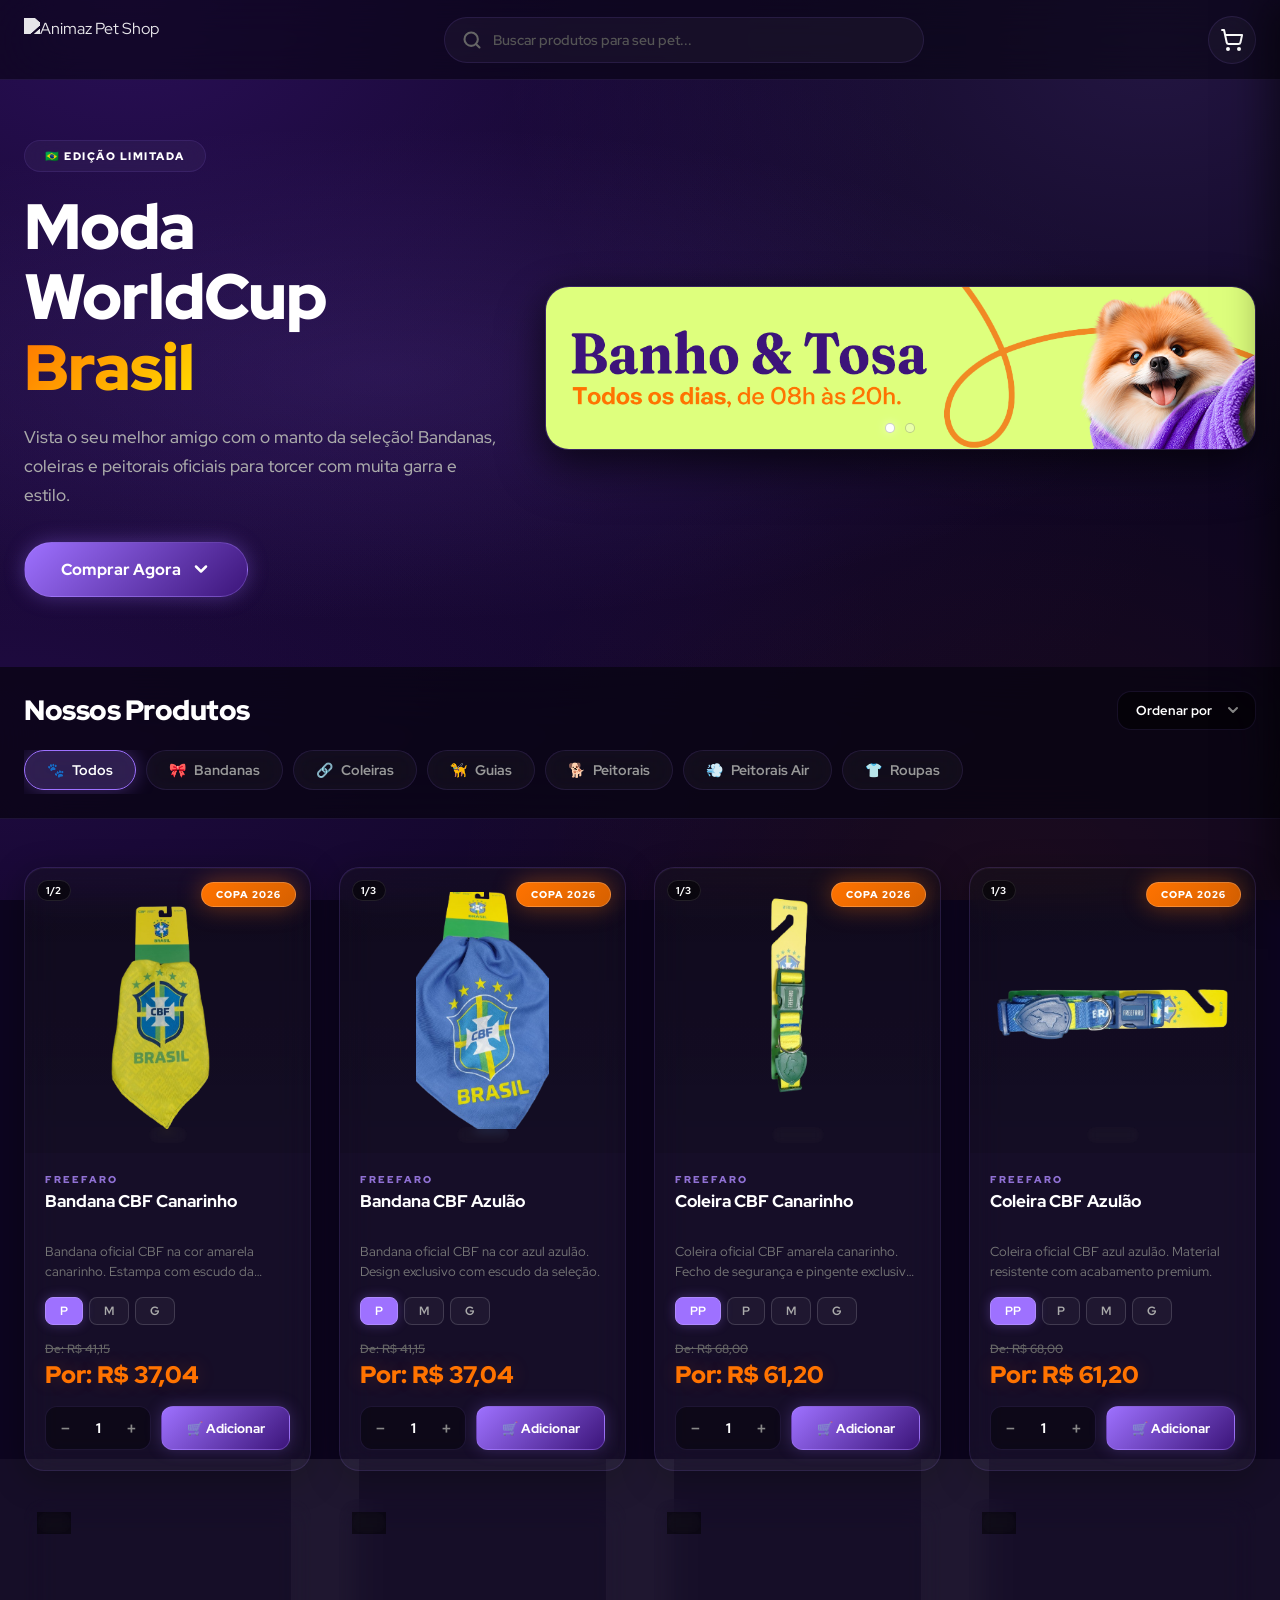
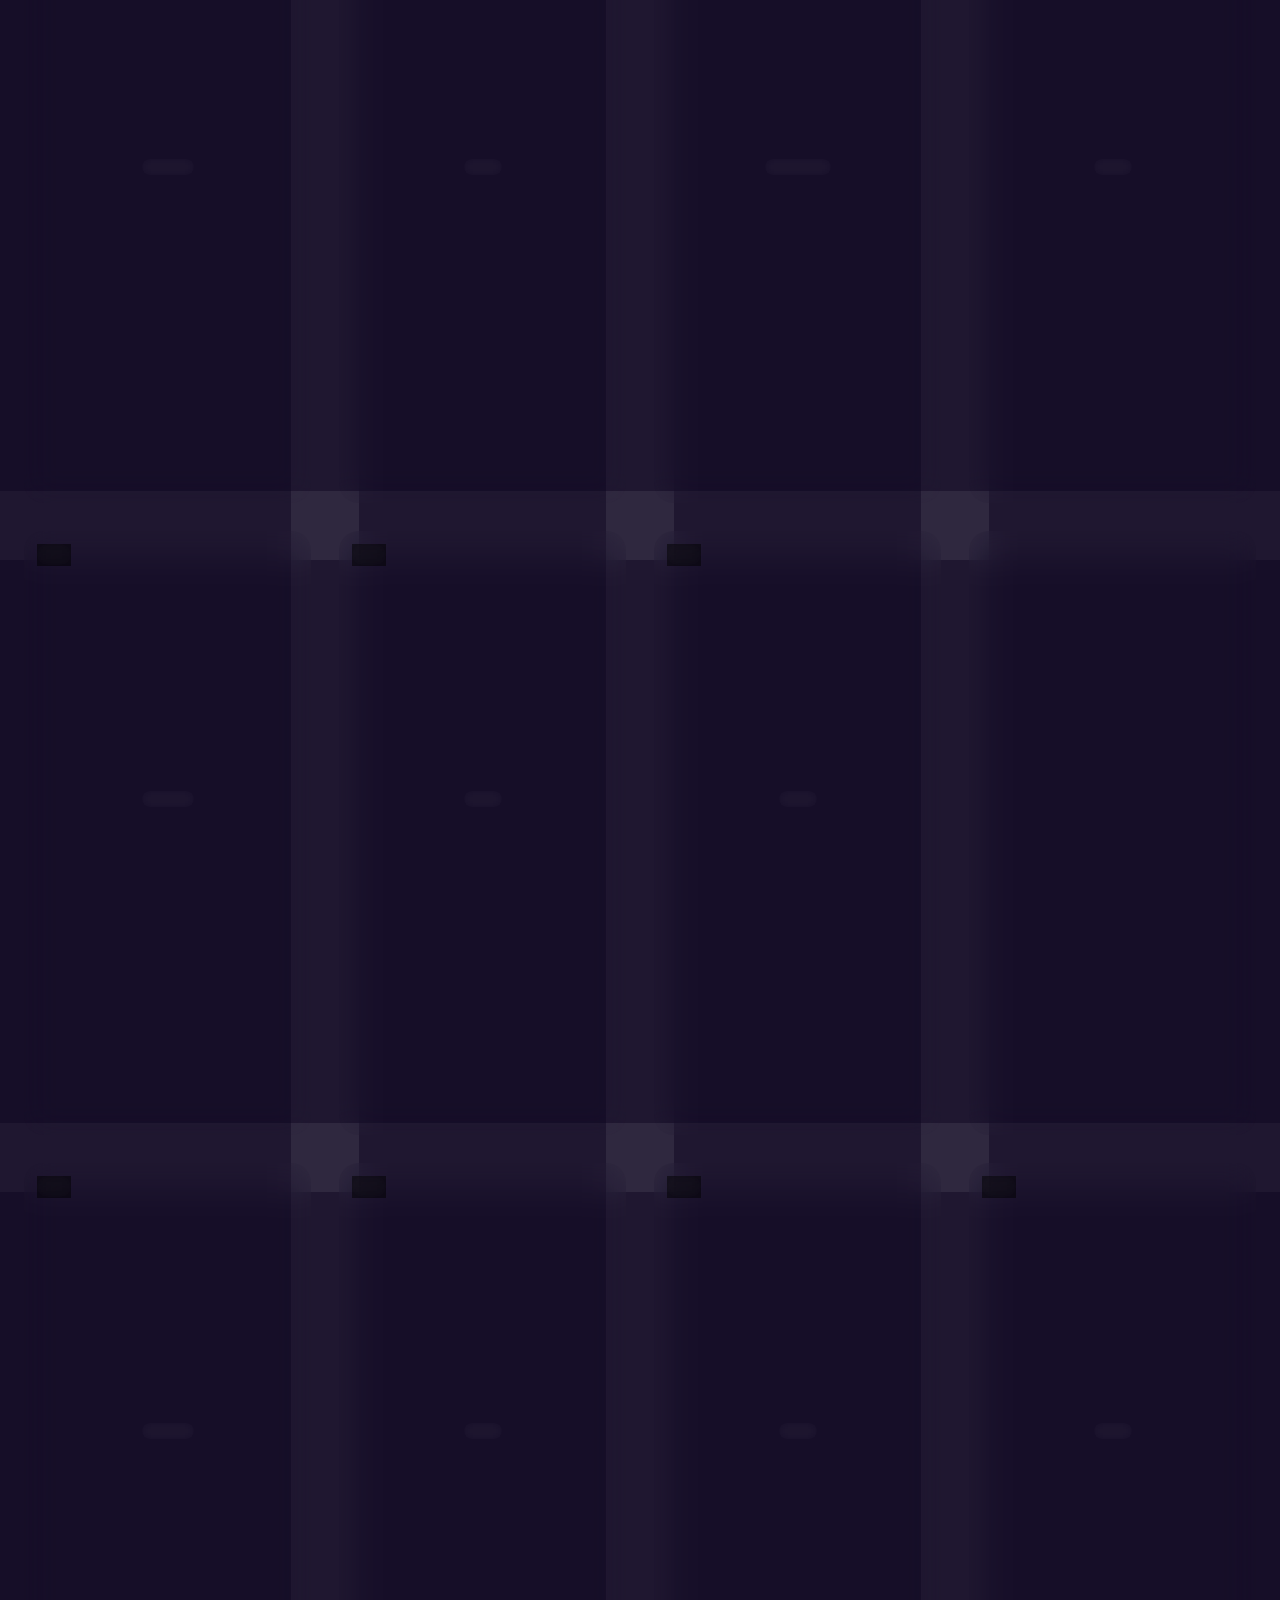
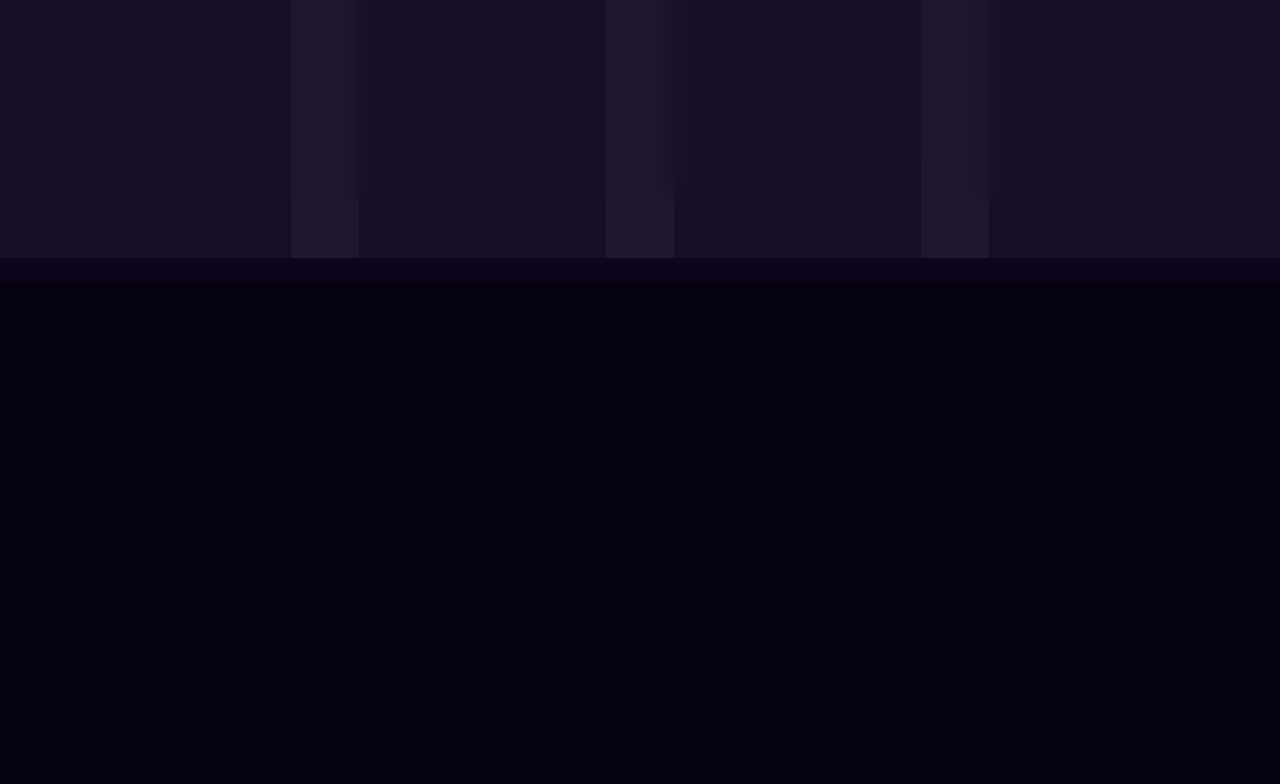
==== index.html @ 36aad390 "feat: incluir unidade Ponta Negra e enderecos das demais unidades" ====
<!DOCTYPE html>
<html lang="pt-BR">
<head>
    <meta charset="UTF-8">
    <meta name="viewport" content="width=device-width, initial-scale=1.0">
    <meta name="description" content="Animaz Pet Shop - Coleção Moda WorldCup Brasil. Bandanas, coleiras, peitorais e roupas oficiais da seleção para seu pet.">
    <meta name="theme-color" content="#1A0B2E">
    <title>Animaz Pet Shop | Coleção WorldCup Brasil 🇧🇷</title>
    <link rel="icon" type="image/png" href="https://animaz.f1cdn.com.br/parametros_gerais/16/16/false/true/16933163974835.png">
    <link rel="stylesheet" href="css/styles.css">
    <script src="https://cdnjs.cloudflare.com/ajax/libs/jspdf/2.5.2/jspdf.umd.min.js"></script>
    <script src="https://cdnjs.cloudflare.com/ajax/libs/jspdf-autotable/3.8.3/jspdf.plugin.autotable.min.js"></script>
    <script src="https://cdnjs.cloudflare.com/ajax/libs/xlsx/0.18.5/xlsx.full.min.js"></script>
</head>
<body>

    <!-- ===== HEADER ===== -->
    <header class="site-header" id="main-header">
        <div class="header-inner">
            <a href="#" class="header-logo" id="logo-link">
                <img src="https://animaz.f1cdn.com.br/parametros_gerais/170/94/true/false/16946268791365.png" alt="Animaz Pet Shop">
            </a>

            <div class="search-bar" id="search-wrapper">
                <svg class="search-icon" width="20" height="20" viewBox="0 0 24 24" fill="none" stroke="currentColor" stroke-width="2.5" stroke-linecap="round" stroke-linejoin="round">
                    <circle cx="11" cy="11" r="8"></circle>
                    <path d="m21 21-4.3-4.3"></path>
                </svg>
                <input type="text" id="search-input" placeholder="Buscar produtos para seu pet..." autocomplete="off">
                <button id="search-clear" class="hidden" aria-label="Limpar busca">✕</button>
            </div>

            <button class="cart-btn" id="cart-toggle" aria-label="Abrir carrinho" onclick="toggleCart()">
                <svg width="24" height="24" viewBox="0 0 24 24" fill="none" stroke="currentColor" stroke-width="2" stroke-linecap="round" stroke-linejoin="round">
                    <circle cx="8" cy="21" r="1"></circle>
                    <circle cx="19" cy="21" r="1"></circle>
                    <path d="M2.05 2.05h2l2.66 12.42a2 2 0 0 0 2 1.58h9.78a2 2 0 0 0 1.95-1.57l1.65-7.43H5.12"></path>
                </svg>
                <span id="cart-badge" style="display:none;">0</span>
            </button>
        </div>
    </header>

    <!-- ===== HERO ===== -->
    <section class="hero" id="hero">
        <div class="hero-inner">
            <div class="hero-text">
                <span class="hero-tag">🇧🇷 Edição Limitada</span>
                <h1 class="hero-title">Moda WorldCup<br><span>Brasil</span></h1>
                <p class="hero-desc">Vista o seu melhor amigo com o manto da seleção! Bandanas, coleiras e peitorais oficiais para torcer com muita garra e estilo.</p>
                <a href="#vitrine" class="hero-cta">
                    Comprar Agora
                    <svg width="20" height="20" viewBox="0 0 24 24" fill="none" stroke="currentColor" stroke-width="3" stroke-linecap="round" stroke-linejoin="round"><path d="M6 9l6 6 6-6"/></svg>
                </a>
            </div>

            <div class="hero-carousel-wrapper">
                <div id="banner-carousel">
                    <img src="assets/banners/banner-banho.png" alt="Banho e Tosa" class="banner-slide active" loading="eager">
                    <img src="assets/banners/banner-funcionamento.png" alt="Funcionamento" class="banner-slide" loading="eager">
                </div>
                <div class="carousel-dots" id="banner-dots">
                    <button class="dot active" data-index="0" aria-label="Banner 1"></button>
                    <button class="dot" data-index="1" aria-label="Banner 2"></button>
                </div>
            </div>
        </div>
    </section>

    <!-- ===== VITRINE ===== -->
    <main id="vitrine">
        <div class="categories-bar">
            <div class="categories-bar-inner">
                <div class="categories-header">
                    <h2 class="categories-title">Nossos Produtos</h2>
                    <div>
                        <label for="sort-select" class="sr-only">Ordenar por</label>
                        <select id="sort-select" onchange="sortProducts(this.value)">
                            <option value="default">Ordenar por</option>
                            <option value="name-asc">Nome (A-Z)</option>
                            <option value="name-desc">Nome (Z-A)</option>
                            <option value="price-asc">Menor preço</option>
                            <option value="price-desc">Maior preço</option>
                        </select>
                    </div>
                </div>
                <div class="categories" id="categories">
                    <!-- Rendered via JS -->
                </div>
            </div>
        </div>

        <div class="products-section">
            <div class="products-grid" id="products-grid">
                <!-- Rendered via JS -->
            </div>

            <div class="empty-state hidden" id="empty-state">
                <div class="empty-state-icon">🔍</div>
                <h3>Nenhum produto encontrado</h3>
                <p>Tente buscar por outros termos ou selecione outra categoria.</p>
            </div>

            <div class="loading-state" id="loading-state">
                <div class="loading-spinner"></div>
                <p class="loading-text">Carregando catálogo...</p>
            </div>
        </div>
    </main>

    <!-- ===== CART OVERLAY ===== -->
    <div class="cart-overlay" id="cart-overlay" onclick="closeCart()"></div>

    <!-- ===== CART DRAWER ===== -->
    <aside class="cart-drawer" id="cart-drawer" aria-label="Carrinho de compras">
        <div class="cart-header">
            <h2>
                <div class="cart-header-icon">
                    <svg width="20" height="20" viewBox="0 0 24 24" fill="none" stroke="currentColor" stroke-width="2.5" stroke-linecap="round" stroke-linejoin="round">
                        <circle cx="8" cy="21" r="1"></circle>
                        <circle cx="19" cy="21" r="1"></circle>
                        <path d="M2.05 2.05h2l2.66 12.42a2 2 0 0 0 2 1.58h9.78a2 2 0 0 0 1.95-1.57l1.65-7.43H5.12"></path>
                    </svg>
                </div>
                Meu Pedido
            </h2>
            <button class="cart-close-btn" onclick="closeCart()" aria-label="Fechar carrinho">
                <svg width="18" height="18" viewBox="0 0 24 24" fill="none" stroke="currentColor" stroke-width="2.5"><path d="M18 6 6 18"/><path d="m6 6 12 12"/></svg>
            </button>
        </div>

        <div class="cart-items" id="cart-items">
            <!-- Rendered via JS -->
        </div>

        <div class="cart-footer" id="cart-footer">
            <div class="cart-total-row">
                <span class="cart-total-label">Total</span>
                <span id="cart-total">R$ 0,00</span>
            </div>
            <div class="cart-actions">
                <button class="btn-export" onclick="exportToPDF()" id="btn-export-pdf">
                    <svg width="18" height="18" viewBox="0 0 24 24" fill="none" stroke="currentColor" stroke-width="2.5">
                        <path d="M14 2H6a2 2 0 0 0-2 2v16a2 2 0 0 0 2 2h12a2 2 0 0 0 2-2V8z"></path>
                        <polyline points="14 2 14 8 20 8"></polyline>
                        <line x1="16" y1="13" x2="8" y2="13"></line>
                        <line x1="16" y1="17" x2="8" y2="17"></line>
                    </svg>
                    PDF
                </button>
                <button class="btn-export" onclick="exportToExcel()" id="btn-export-excel">
                    <svg width="18" height="18" viewBox="0 0 24 24" fill="none" stroke="currentColor" stroke-width="2.5">
                        <rect x="3" y="3" width="18" height="18" rx="2" ry="2"></rect>
                        <line x1="3" y1="9" x2="21" y2="9"></line>
                        <line x1="3" y1="15" x2="21" y2="15"></line>
                        <line x1="9" y1="3" x2="9" y2="21"></line>
                        <line x1="15" y1="3" x2="15" y2="21"></line>
                    </svg>
                    Excel
                </button>
                <button class="btn-export btn-whatsapp" onclick="sendToWhatsApp()" id="btn-whatsapp">
                    <svg width="22" height="22" viewBox="0 0 24 24" fill="currentColor">
                        <path d="M17.472 14.382c-.297-.149-1.758-.867-2.03-.967-.273-.099-.471-.148-.67.15-.197.297-.767.966-.94 1.164-.173.199-.347.223-.644.075-.297-.15-1.255-.463-2.39-1.475-.883-.788-1.48-1.761-1.653-2.059-.173-.297-.018-.458.13-.606.134-.133.298-.347.446-.52.149-.174.198-.298.298-.497.099-.198.05-.371-.025-.52-.075-.149-.669-1.612-.916-2.207-.242-.579-.487-.5-.669-.51-.173-.008-.371-.01-.57-.01-.198 0-.52.074-.792.372-.272.297-1.04 1.016-1.04 2.479 0 1.462 1.065 2.875 1.213 3.074.149.198 2.096 3.2 5.077 4.487.709.306 1.262.489 1.694.625.712.227 1.36.195 1.871.118.571-.085 1.758-.719 2.006-1.413.248-.694.248-1.289.173-1.413-.074-.124-.272-.198-.57-.347m-5.421 7.403h-.004a9.87 9.87 0 01-5.031-1.378l-.361-.214-3.741.982.998-3.648-.235-.374a9.86 9.86 0 01-1.51-5.26c.001-5.45 4.436-9.884 9.888-9.884 2.64 0 5.122 1.03 6.988 2.898a9.825 9.825 0 012.893 6.994c-.003 5.45-4.437 9.884-9.885 9.884m8.413-18.297A11.815 11.815 0 0012.05 0C5.495 0 .16 5.335.157 11.892c0 2.096.547 4.142 1.588 5.945L.057 24l6.305-1.654a11.882 11.882 0 005.683 1.448h.005c6.554 0 11.89-5.335 11.893-11.893a11.821 11.821 0 00-3.48-8.413z"/>
                    </svg>
                    Confirmar no WhatsApp
                </button>
            </div>
            <button class="btn-clear-cart" onclick="clearCart()" id="btn-clear-cart">Limpar Pedido</button>
        </div>
    </aside>

    <!-- ===== CHECKOUT MODAL ===== -->
    <div class="checkout-modal" id="checkout-modal" onclick="handleCheckoutModalClick(event)">
        <div class="checkout-modal-card">
            <button class="checkout-modal-close" onclick="closeCheckoutModal()" aria-label="Fechar">✕</button>
            <h3 class="checkout-modal-title">Quase lá!</h3>
            <p class="checkout-modal-subtitle">Preencha seus dados para finalizarmos o pedido diretamente no WhatsApp da loja.</p>
            <form id="checkout-form" onsubmit="submitCheckout(event)">
                <div class="form-group">
                    <label for="checkout-name">Nome Completo *</label>
                    <input type="text" id="checkout-name" required placeholder="Digite seu nome completo">
                </div>
                <div class="form-group">
                    <label for="checkout-cpf">CPF *</label>
                    <input type="text" id="checkout-cpf" required placeholder="000.000.000-00" maxlength="14" oninput="maskCPF(this)">
                </div>
                <div class="form-group">
                    <label for="checkout-address">Endereço de Entrega *</label>
                    <textarea id="checkout-address" required placeholder="Rua, número, complemento, bairro, cidade e ponto de referência" rows="3"></textarea>
                </div>
                <button type="submit" class="btn-submit-checkout">
                    <svg width="22" height="22" viewBox="0 0 24 24" fill="currentColor">
                        <path d="M17.472 14.382c-.297-.149-1.758-.867-2.03-.967-.273-.099-.471-.148-.67.15-.197.297-.767.966-.94 1.164-.173.199-.347.223-.644.075-.297-.15-1.255-.463-2.39-1.475-.883-.788-1.48-1.761-1.653-2.059-.173-.297-.018-.458.13-.606.134-.133.298-.347.446-.52.149-.174.198-.298.298-.497.099-.198.05-.371-.025-.52-.075-.149-.669-1.612-.916-2.207-.242-.579-.487-.5-.669-.51-.173-.008-.371-.01-.57-.01-.198 0-.52.074-.792.372-.272.297-1.04 1.016-1.04 2.479 0 1.462 1.065 2.875 1.213 3.074.149.198 2.096 3.2 5.077 4.487.709.306 1.262.489 1.694.625.712.227 1.36.195 1.871.118.571-.085 1.758-.719 2.006-1.413.248-.694.248-1.289.173-1.413-.074-.124-.272-.198-.57-.347m-5.421 7.403h-.004a9.87 9.87 0 01-5.031-1.378l-.361-.214-3.741.982.998-3.648-.235-.374a9.86 9.86 0 01-1.51-5.26c.001-5.45 4.436-9.884 9.888-9.884 2.64 0 5.122 1.03 6.988 2.898a9.825 9.825 0 012.893 6.994c-.003 5.45-4.437 9.884-9.885 9.884m8.413-18.297A11.815 11.815 0 0012.05 0C5.495 0 .16 5.335.157 11.892c0 2.096.547 4.142 1.588 5.945L.057 24l6.305-1.654a11.882 11.882 0 005.683 1.448h.005c6.554 0 11.89-5.335 11.893-11.893a11.821 11.821 0 00-3.48-8.413z"/>
                    </svg>
                    Enviar Pedido no WhatsApp
                </button>
            </form>
        </div>
    </div>

    <!-- ===== LIGHTBOX ===== -->
    <div class="lightbox" id="lightbox">
        <button class="lightbox-close-btn" onclick="closeLightbox()" aria-label="Fechar">
            <svg width="24" height="24" viewBox="0 0 24 24" fill="none" stroke="currentColor" stroke-width="2.5"><path d="M18 6 6 18"></path><path d="m6 6 12 12"></path></svg>
        </button>
        <button class="lightbox-nav-btn prev" onclick="navigateLightbox(-1)" aria-label="Anterior">
            <svg width="28" height="28" viewBox="0 0 24 24" fill="none" stroke="currentColor" stroke-width="2.5"><path d="m15 18-6-6 6-6"/></svg>
        </button>
        <div class="lightbox-content">
            <img src="" alt="" id="lightbox-image">
            <p id="lightbox-caption"></p>
        </div>
        <button class="lightbox-nav-btn next" onclick="navigateLightbox(1)" aria-label="Próximo">
            <svg width="28" height="28" viewBox="0 0 24 24" fill="none" stroke="currentColor" stroke-width="2.5"><path d="m9 18 6-6-6-6"/></svg>
        </button>
        <div class="lightbox-thumbnails" id="lightbox-thumbnails"></div>
    </div>

    <!-- ===== TOAST ===== -->
    <div class="toast-container" id="toast-container"></div>

    <!-- ===== FOOTER ===== -->
    <footer class="site-footer" id="footer">
        <div class="footer-inner">
            <div class="footer-grid">
                <div class="footer-col">
                    <div class="footer-logo">
                        <img src="https://animaz.f1cdn.com.br/parametros_gerais/170/94/true/false/16946268791365.png" alt="Animaz">
                    </div>
                    <p class="footer-slogan">Cuidado pet a pet.</p>
                    <p class="footer-desc">Tudo para o seu pet com amor e dedicação. Funcionamos de domingo a domingo para cuidar do seu melhor amigo.</p>
                </div>

                <div class="footer-col">
                    <h3 class="footer-heading">Contato</h3>
                    <ul class="footer-list">
                        <li>
                            <span class="footer-icon-circle">
                                <svg width="16" height="16" viewBox="0 0 24 24" fill="none" stroke="currentColor" stroke-width="2.5"><path d="M22 16.92v3a2 2 0 0 1-2.18 2 19.79 19.79 0 0 1-8.63-3.07 19.5 19.5 0 0 1-6-6 19.79 19.79 0 0 1-3.07-8.67A2 2 0 0 1 4.11 2h3a2 2 0 0 1 2 1.72 12.84 12.84 0 0 0 .7 2.81 2 2 0 0 1-.45 2.11L8.09 9.91a16 16 0 0 0 6 6l1.27-1.27a2 2 0 0 1 2.11-.45 12.84 12.84 0 0 0 2.81.7A2 2 0 0 1 22 16.92z"></path></svg>
                            </span>
                            <a href="https://wa.me/5592981870014" target="_blank">+55 (92) 98187-0014</a>
                        </li>
                    </ul>
                </div>

                <div class="footer-col">
                    <h3 class="footer-heading">Unidades</h3>
                    <ul class="footer-list">
                        <li>
                            <div class="footer-unit-card">
                                <span class="footer-icon-circle">
                                    <svg width="16" height="16" viewBox="0 0 24 24" fill="none" stroke="currentColor" stroke-width="2.5"><path d="M21 10c0 7-9 13-9 13s-9-6-9-13a9 9 0 0 1 18 0z"></path><circle cx="12" cy="10" r="3"></circle></svg>
                                </span>
                                <div>
                                    <div class="footer-unit-name">Parque 10</div>
                                    <div class="footer-unit-hours">08h às 22h</div>
                                    <div class="footer-unit-address" style="font-size: 11px; color: #555; margin-top: 2px;">Av. Maneca Marques, 1902</div>
                                </div>
                            </div>
                        </li>
                        <li>
                            <div class="footer-unit-card">
                                <span class="footer-icon-circle">
                                    <svg width="16" height="16" viewBox="0 0 24 24" fill="none" stroke="currentColor" stroke-width="2.5"><path d="M21 10c0 7-9 13-9 13s-9-6-9-13a9 9 0 0 1 18 0z"></path><circle cx="12" cy="10" r="3"></circle></svg>
                                </span>
                                <div>
                                    <div class="footer-unit-name">Compensa</div>
                                    <div class="footer-unit-hours">08h às 20h</div>
                                    <div class="footer-unit-address" style="font-size: 11px; color: #555; margin-top: 2px;">Av. Brasil, 1713</div>
                                </div>
                            </div>
                        </li>
                        <li>
                            <div class="footer-unit-card">
                                <span class="footer-icon-circle">
                                    <svg width="16" height="16" viewBox="0 0 24 24" fill="none" stroke="currentColor" stroke-width="2.5"><path d="M21 10c0 7-9 13-9 13s-9-6-9-13a9 9 0 0 1 18 0z"></path><circle cx="12" cy="10" r="3"></circle></svg>
                                </span>
                                <div>
                                    <div class="footer-unit-name">Ponta Negra</div>
                                    <div class="footer-unit-hours">08h às 22h</div>
                                    <div class="footer-unit-address" style="font-size: 11px; color: #555; margin-top: 2px;">Av. Coronel Teixeira, 6525</div>
                                </div>
                            </div>
                        </li>
                    </ul>
                </div>

                <div class="footer-col">
                    <h3 class="footer-heading">Serviços</h3>
                    <ul class="footer-list">
                        <li class="footer-service-item"><span class="footer-icon-circle">🛁</span> Banho & Tosa</li>
                        <li class="footer-service-item"><span class="footer-icon-circle">🏥</span> Veterinário</li>
                        <li class="footer-service-item"><span class="footer-icon-circle">🚗</span> Clique e Retire</li>
                        <li class="footer-service-item"><span class="footer-icon-circle">🛵</span> Delivery</li>
                    </ul>
                </div>
            </div>

            <div class="footer-bottom">
                <p>&copy; 2026 Animaz Pet Center. Todos os direitos reservados.</p>
                <p>Feito com 💜 para os pets de Manaus</p>
            </div>
        </div>
    </footer>

    <!-- ===== SCRIPTS ===== -->
    <script src="data/products.js"></script>
    <script src="js/app.js"></script>
    <script src="js/cart.js"></script>
    <script src="js/export.js"></script>
</body>
</html>
---- css/styles.css ----
/* ============================================================
   Animaz Pet Shop — Glassmorphism Dark Premium Theme
   Senior Frontend / UX-UI Design System
   ============================================================ */

/* ---- Google Fonts ---- */
@import url('https://fonts.googleapis.com/css2?family=Red+Hat+Display:wght@300;400;500;600;700;800;900&family=Outfit:wght@300;400;500;600;700;800;900&display=swap');

/* ---- CSS Custom Properties (Design Tokens) ---- */
:root {
    /* Animaz Brand Purple Palette */
    --animaz-purple: #9e71ff;
    --animaz-purple-dark: #3C157A;
    --animaz-purple-deep: #270d50;
    --animaz-purple-light: #af8aff;
    
    /* Animaz Brand Lime Green (Logo) */
    --animaz-lime: #B8E62E;
    --animaz-lime-dark: #8EBD00;

    /* Copa do Mundo Brasil — Accent Colors */
    --accent-orange: #FF7300;
    --accent-orange-dark: #D66000;
    --brasil-yellow: #FFDF00;
    --brasil-green: #009B3A;
    --brasil-blue: #002776;

    /* Glassmorphism Tokens */
    --bg-glass: rgba(255, 255, 255, 0.04);
    --bg-glass-hover: rgba(255, 255, 255, 0.08);
    --border-glass: rgba(158, 113, 255, 0.12);
    --border-glass-hover: rgba(158, 113, 255, 0.4);
    --shadow-glass: 0 8px 32px rgba(0, 0, 0, 0.4);
    --shadow-glow: 0 0 20px rgba(158, 113, 255, 0.35);
    --shadow-glow-orange: 0 0 25px rgba(255, 115, 0, 0.4);
    --shadow-glow-green: 0 0 20px rgba(0, 155, 58, 0.35);
    --radius-lg: 16px;
    --radius-xl: 20px;
    --radius-2xl: 24px;
    --radius-full: 9999px;
    --transition: all 0.3s cubic-bezier(0.4, 0, 0.2, 1);
    --transition-slow: all 0.5s cubic-bezier(0.16, 1, 0.3, 1);
}

/* ---- Reset & Base ---- */
*, *::before, *::after {
    margin: 0;
    padding: 0;
    box-sizing: border-box;
}

html {
    scroll-behavior: smooth;
    -webkit-font-smoothing: antialiased;
    -moz-osx-font-smoothing: grayscale;
}

body {
    font-family: 'Red Hat Display', 'Outfit', system-ui, -apple-system, sans-serif;
    background-color: #0D0520;
    background-image:
        radial-gradient(ellipse at 10% 0%, rgba(60, 21, 122, 0.6) 0%, transparent 50%),
        radial-gradient(ellipse at 90% 5%, rgba(158, 113, 255, 0.15) 0%, transparent 40%),
        radial-gradient(ellipse at 50% 50%, rgba(39, 13, 80, 0.3) 0%, transparent 60%),
        radial-gradient(ellipse at 80% 100%, rgba(255, 115, 0, 0.06) 0%, transparent 40%),
        radial-gradient(ellipse at 0% 80%, rgba(39, 13, 80, 0.7) 0%, transparent 50%);
    background-attachment: fixed;
    color: #e2e0ea;
    min-height: 100vh;
    overflow-x: hidden;
}

::selection {
    background: var(--animaz-purple);
    color: #fff;
}

a { color: inherit; text-decoration: none; }
button { cursor: pointer; border: none; background: none; font-family: inherit; }
img { display: block; max-width: 100%; }
ul, ol { list-style: none; }

/* ---- Scrollbar ---- */
::-webkit-scrollbar { width: 8px; height: 8px; }
::-webkit-scrollbar-track { background: #080412; }
::-webkit-scrollbar-thumb { background: var(--animaz-purple-light); border-radius: var(--radius-full); }
::-webkit-scrollbar-thumb:hover { background: var(--animaz-purple); }

/* ---- Hidden utility ---- */
.hidden { display: none !important; }
.sr-only { position: absolute; width: 1px; height: 1px; padding: 0; margin: -1px; overflow: hidden; clip: rect(0,0,0,0); white-space: nowrap; border: 0; }

/* ============================================================
   HEADER
   ============================================================ */
.site-header {
    position: fixed;
    top: 0;
    left: 0;
    width: 100%;
    height: 80px;
    background: rgba(8, 4, 18, 0.6);
    backdrop-filter: blur(30px);
    -webkit-backdrop-filter: blur(30px);
    border-bottom: 1px solid var(--border-glass);
    z-index: 100;
    transition: var(--transition);
}

.header-inner {
    max-width: 1280px;
    margin: 0 auto;
    padding: 0 24px;
    height: 100%;
    display: flex;
    align-items: center;
    justify-content: space-between;
    gap: 24px;
}

.header-logo img {
    height: 44px;
    width: auto;
    object-fit: contain;
    filter: brightness(0) invert(1);
    opacity: 0.9;
    transition: var(--transition);
}
.header-logo:hover img {
    opacity: 1;
    filter: brightness(0) invert(1) drop-shadow(0 0 10px rgba(158,113,255,0.3));
}

/* Search Bar */
.search-bar {
    flex: 1;
    max-width: 480px;
    position: relative;
    display: flex;
    align-items: center;
}

.search-bar .search-icon {
    position: absolute;
    left: 18px;
    color: #666;
    pointer-events: none;
    transition: var(--transition);
}

.search-bar input {
    width: 100%;
    height: 46px;
    padding: 0 48px;
    background: var(--bg-glass);
    border: 1px solid var(--border-glass);
    border-radius: var(--radius-full);
    color: #fff;
    font-size: 14px;
    font-weight: 600;
    font-family: inherit;
    outline: none;
    transition: var(--transition);
}

.search-bar input::placeholder { color: #555; }
.search-bar input:focus {
    border-color: rgba(158, 113, 255, 0.5);
    background: rgba(255, 255, 255, 0.06);
    box-shadow: var(--shadow-glow);
}
.search-bar input:focus ~ .search-icon { color: var(--animaz-purple-light); }

#search-clear {
    position: absolute;
    right: 16px;
    width: 22px;
    height: 22px;
    border-radius: 50%;
    background: rgba(255,255,255,0.1);
    color: #888;
    font-size: 11px;
    display: flex;
    align-items: center;
    justify-content: center;
    transition: var(--transition);
}
#search-clear:hover { background: rgba(255,255,255,0.2); color: #fff; }

/* Cart Button */
.cart-btn {
    position: relative;
    width: 48px;
    height: 48px;
    border-radius: 50%;
    display: flex;
    align-items: center;
    justify-content: center;
    color: #fff;
    background: var(--bg-glass);
    border: 1px solid var(--border-glass);
    transition: var(--transition);
}
.cart-btn:hover {
    background: var(--bg-glass-hover);
    box-shadow: var(--shadow-glow);
}
.cart-btn svg { width: 24px; height: 24px; }

#cart-badge {
    position: absolute;
    top: -4px;
    right: -4px;
    background: var(--accent-orange);
    color: #fff;
    font-size: 10px;
    font-weight: 900;
    min-width: 20px;
    height: 20px;
    border-radius: 10px;
    display: flex;
    align-items: center;
    justify-content: center;
    padding: 0 6px;
    border: 2px solid #080412;
}
#cart-badge.pulse {
    animation: pulseAnim 0.4s ease;
}

/* ============================================================
   HERO SECTION
   ============================================================ */
.hero {
    position: relative;
    margin-top: 80px;
    padding: 60px 0 70px;
    min-height: 460px;
    display: flex;
    align-items: center;
    overflow: hidden;
}

.hero::before {
    content: '';
    position: absolute;
    inset: 0;
    background: radial-gradient(ellipse at 30% 50%, rgba(158, 113, 255, 0.12) 0%, transparent 60%);
    pointer-events: none;
}

.hero-inner {
    max-width: 1280px;
    margin: 0 auto;
    padding: 0 24px;
    width: 100%;
    display: flex;
    align-items: center;
    gap: 48px;
    position: relative;
    z-index: 2;
}

.hero-text { flex: 1; }

.hero-tag {
    display: inline-flex;
    align-items: center;
    gap: 6px;
    background: var(--bg-glass);
    backdrop-filter: blur(12px);
    border: 1px solid var(--border-glass);
    color: #fff;
    font-size: 11px;
    font-weight: 900;
    padding: 8px 20px;
    border-radius: var(--radius-full);
    margin-bottom: 20px;
    letter-spacing: 1.5px;
    text-transform: uppercase;
}

.hero-title {
    font-size: clamp(2.5rem, 5vw, 4.2rem);
    font-weight: 900;
    color: #fff;
    line-height: 1.1;
    margin-bottom: 20px;
    letter-spacing: -1px;
}
.hero-title span {
    background: linear-gradient(135deg, var(--accent-orange), #FFDF00);
    -webkit-background-clip: text;
    -webkit-text-fill-color: transparent;
    background-clip: text;
}

.hero-desc {
    font-size: 17px;
    color: #aaa;
    line-height: 1.7;
    margin-bottom: 32px;
    max-width: 520px;
    font-weight: 500;
}

.hero-cta {
    display: inline-flex;
    align-items: center;
    gap: 10px;
    background: linear-gradient(135deg, var(--animaz-purple), var(--animaz-purple-dark));
    color: #fff;
    font-weight: 800;
    font-size: 16px;
    padding: 16px 36px;
    border-radius: var(--radius-full);
    border: 1px solid rgba(175, 138, 255, 0.3);
    box-shadow: var(--shadow-glow);
    transition: var(--transition);
}
.hero-cta:hover { transform: scale(1.05); }

/* Hero Carousel */
.hero-carousel-wrapper {
    flex: 1.5;
    position: relative;
    border-radius: var(--radius-2xl);
    overflow: hidden;
    aspect-ratio: 1170 / 270;
    max-width: 840px;
    border: 1px solid var(--border-glass);
    box-shadow: var(--shadow-glass), 0 20px 50px rgba(0,0,0,0.4);
    background: var(--bg-glass);
}

.banner-slide {
    position: absolute;
    inset: 0;
    width: 100%;
    height: 100%;
    object-fit: cover;
    opacity: 0;
    transition: opacity 1s ease-in-out;
}
.banner-slide.active { opacity: 1; }

.carousel-dots {
    position: absolute;
    bottom: 16px;
    left: 50%;
    transform: translateX(-50%);
    display: flex;
    gap: 10px;
    z-index: 5;
}
.dot {
    width: 10px;
    height: 10px;
    border-radius: 50%;
    background: rgba(255,255,255,0.35);
    border: 1px solid rgba(0,0,0,0.2);
    transition: var(--transition);
    cursor: pointer;
}
.dot.active, .dot:hover {
    background: #fff;
    box-shadow: 0 0 10px rgba(255,255,255,0.5);
}

/* ============================================================
   VITRINE (Product Showcase)
   ============================================================ */

/* Sticky Categories Bar */
.categories-bar {
    background: rgba(8, 4, 18, 0.75);
    backdrop-filter: blur(30px);
    -webkit-backdrop-filter: blur(30px);
    border-bottom: 1px solid var(--border-glass);
    padding: 24px 0;
    position: sticky;
    top: 80px;
    z-index: 50;
}

.categories-bar-inner {
    max-width: 1280px;
    margin: 0 auto;
    padding: 0 24px;
}

.categories-header {
    display: flex;
    justify-content: space-between;
    align-items: center;
    margin-bottom: 20px;
    flex-wrap: wrap;
    gap: 16px;
}

.categories-title {
    font-size: 28px;
    font-weight: 900;
    color: #fff;
    letter-spacing: -0.5px;
}

/* Sort Select */
#sort-select {
    padding: 10px 40px 10px 18px;
    border: 1px solid var(--border-glass);
    border-radius: 14px;
    background: rgba(0,0,0,0.5);
    color: #fff;
    font-weight: 700;
    font-size: 13px;
    font-family: inherit;
    outline: none;
    cursor: pointer;
    appearance: none;
    -webkit-appearance: none;
    background-image: url("data:image/svg+xml,%3Csvg xmlns='http://www.w3.org/2000/svg' width='16' height='16' viewBox='0 0 24 24' fill='none' stroke='%23888' stroke-width='3' stroke-linecap='round' stroke-linejoin='round'%3E%3Cpath d='m6 9 6 6 6-6'/%3E%3C/svg%3E");
    background-repeat: no-repeat;
    background-position: right 14px center;
    transition: var(--transition);
}
#sort-select:focus, #sort-select:hover {
    border-color: var(--animaz-purple);
}
#sort-select option {
    background: #1a0b2e;
    color: #fff;
}

/* Categories Pills */
.categories {
    display: flex;
    gap: 10px;
    overflow-x: auto;
    padding-bottom: 4px;
    scrollbar-width: none;
    -ms-overflow-style: none;
}
.categories::-webkit-scrollbar { display: none; }

.category-pill {
    display: flex;
    align-items: center;
    gap: 8px;
    padding: 10px 22px;
    background: var(--bg-glass);
    backdrop-filter: blur(12px);
    border-radius: var(--radius-full);
    font-weight: 700;
    font-size: 14px;
    color: #999;
    border: 1px solid var(--border-glass);
    white-space: nowrap;
    transition: var(--transition);
}
.category-pill:hover {
    background: var(--bg-glass-hover);
    color: #fff;
    border-color: rgba(255,255,255,0.15);
}
.category-pill.active {
    background: rgba(158, 113, 255, 0.25);
    color: #fff;
    border-color: var(--animaz-purple);
    box-shadow: var(--shadow-glow);
}

/* Products Grid */
.products-section {
    max-width: 1280px;
    margin: 0 auto;
    padding: 48px 24px 80px;
}

.products-grid {
    display: grid;
    grid-template-columns: repeat(auto-fill, minmax(280px, 1fr));
    gap: 28px;
}

/* ============================================================
   PRODUCT CARD
   ============================================================ */
.product-card {
    background: var(--bg-glass);
    backdrop-filter: blur(16px);
    -webkit-backdrop-filter: blur(16px);
    border-radius: var(--radius-xl);
    border: 1px solid var(--border-glass);
    overflow: hidden;
    display: flex;
    flex-direction: column;
    height: 100%;
    box-shadow: var(--shadow-glass), inset 0 1px 0 rgba(255,255,255,0.05);
    opacity: 0;
    transform: translateY(24px);
    transition: var(--transition-slow);
}
.product-card.animate-in {
    animation: fadeInUp 0.6s cubic-bezier(0.16, 1, 0.3, 1) forwards;
}
.product-card:hover {
    transform: translateY(-8px);
    border-color: var(--border-glass-hover);
    box-shadow: var(--shadow-glow), var(--shadow-glass);
}

.product-image-wrapper {
    position: relative;
    width: 100%;
    aspect-ratio: 1;
    background: linear-gradient(180deg, rgba(0,0,0,0.3) 0%, rgba(0,0,0,0.1) 100%);
    overflow: hidden;
    display: flex;
    align-items: center;
    justify-content: center;
}

/* Card Carousel Slides */
.product-image-wrapper .card-slide {
    position: absolute;
    inset: 0;
    width: 100%;
    height: 100%;
    object-fit: contain;
    padding: 24px;
    opacity: 0;
    transition: opacity 0.5s ease;
    cursor: zoom-in;
    z-index: 1;
}
.product-image-wrapper .card-slide.active {
    opacity: 1;
    z-index: 2;
}
.product-card:hover .card-slide.active {
    transform: scale(1.05);
    transition: opacity 0.5s ease, transform 0.7s cubic-bezier(0.16, 1, 0.3, 1);
}

/* Carousel Navigation Arrows */
.card-carousel-arrow {
    position: absolute;
    top: 50%;
    transform: translateY(-50%);
    width: 32px;
    height: 32px;
    border-radius: 50%;
    background: rgba(0, 0, 0, 0.5);
    backdrop-filter: blur(8px);
    color: #fff;
    font-size: 20px;
    font-weight: 700;
    display: flex;
    align-items: center;
    justify-content: center;
    border: 1px solid rgba(255,255,255,0.15);
    z-index: 5;
    opacity: 0;
    transition: var(--transition);
    cursor: pointer;
    line-height: 1;
}
.product-card:hover .card-carousel-arrow {
    opacity: 1;
}
.card-carousel-arrow:hover {
    background: var(--animaz-purple);
    border-color: var(--animaz-purple-light);
    box-shadow: var(--shadow-glow);
    transform: translateY(-50%) scale(1.1);
}
.card-arrow-prev { left: 10px; }
.card-arrow-next { right: 10px; }

/* Carousel Dot Indicators */
.card-carousel-dots {
    position: absolute;
    bottom: 10px;
    left: 50%;
    transform: translateX(-50%);
    display: flex;
    gap: 6px;
    z-index: 5;
    padding: 4px 8px;
    border-radius: var(--radius-full);
    background: rgba(0,0,0,0.3);
    backdrop-filter: blur(6px);
}
.card-dot {
    width: 8px;
    height: 8px;
    border-radius: 50%;
    background: rgba(255,255,255,0.35);
    cursor: pointer;
    transition: var(--transition);
}
.card-dot:hover { background: rgba(255,255,255,0.7); }
.card-dot.active {
    background: var(--animaz-purple-light);
    box-shadow: 0 0 8px rgba(175, 138, 255, 0.5);
    transform: scale(1.2);
}

/* Image Counter Badge */
.card-img-counter {
    position: absolute;
    top: 12px;
    left: 12px;
    background: rgba(0,0,0,0.5);
    backdrop-filter: blur(6px);
    color: #fff;
    font-size: 10px;
    font-weight: 800;
    padding: 3px 8px;
    border-radius: var(--radius-full);
    z-index: 5;
    border: 1px solid rgba(255,255,255,0.1);
    letter-spacing: 0.5px;
}

.product-badge {
    position: absolute;
    top: 14px;
    right: 14px;
    background: linear-gradient(135deg, var(--accent-orange), var(--accent-orange-dark));
    color: #fff;
    padding: 5px 14px;
    border-radius: var(--radius-full);
    font-size: 10px;
    font-weight: 900;
    text-transform: uppercase;
    letter-spacing: 1px;
    border: 1px solid rgba(255,255,255,0.2);
    box-shadow: var(--shadow-glow-orange);
    z-index: 3;
}

.product-info {
    padding: 20px;
    display: flex;
    flex-direction: column;
    flex: 1;
}

.product-brand {
    font-size: 10px;
    text-transform: uppercase;
    font-weight: 900;
    letter-spacing: 2px;
    color: var(--animaz-purple-light);
    margin-bottom: 4px;
    opacity: 0.8;
}

.product-name {
    font-size: 17px;
    font-weight: 800;
    color: #fff;
    line-height: 1.3;
    margin-bottom: 8px;
    min-height: 2.6em;
    display: -webkit-box;
    -webkit-line-clamp: 2;
    -webkit-box-orient: vertical;
    overflow: hidden;
    transition: color 0.3s;
}
.product-card:hover .product-name { color: var(--animaz-purple-light); }

.product-description {
    font-size: 13px;
    color: #777;
    line-height: 1.5;
    margin-bottom: 16px;
    display: -webkit-box;
    -webkit-line-clamp: 2;
    -webkit-box-orient: vertical;
    overflow: hidden;
    flex: 1;
}

.product-sizes {
    display: flex;
    flex-wrap: wrap;
    gap: 6px;
    margin-bottom: 16px;
}

.size-pill {
    font-size: 12px;
    padding: 5px 14px;
    border: 1px solid rgba(255,255,255,0.15);
    background: rgba(255,255,255,0.04);
    border-radius: 8px;
    font-weight: 700;
    color: #aaa;
    transition: var(--transition);
}
.size-pill:hover {
    border-color: var(--animaz-purple);
    color: #fff;
    background: rgba(158, 113, 255, 0.1);
}
.size-pill.selected {
    background: var(--animaz-purple);
    color: #fff;
    border-color: var(--animaz-purple-light);
    box-shadow: 0 0 12px rgba(158, 113, 255, 0.3);
}

.product-price {
    margin-bottom: 16px;
}
.price-original {
    font-size: 12px;
    font-weight: 600;
    color: #666;
    text-decoration: line-through;
    margin-bottom: 2px;
}
.price-promo {
    font-size: 24px;
    font-weight: 900;
    color: var(--accent-orange);
    text-shadow: 0 0 20px rgba(255, 115, 0, 0.2);
}
.price-promo.consulte {
    font-size: 15px;
    color: var(--animaz-purple-light);
    font-weight: 800;
    font-style: italic;
    text-shadow: none;
}

.product-actions {
    display: flex;
    gap: 10px;
    align-items: stretch;
    height: 44px;
}

.qty-selector {
    display: flex;
    align-items: center;
    background: rgba(0,0,0,0.4);
    border-radius: 12px;
    padding: 2px;
    border: 1px solid var(--border-glass);
}

.qty-btn {
    width: 34px;
    height: 100%;
    display: flex;
    align-items: center;
    justify-content: center;
    font-size: 18px;
    font-weight: 700;
    color: #888;
    border-radius: 10px;
    transition: var(--transition);
}
.qty-btn:hover { color: #fff; background: rgba(255,255,255,0.1); }

.qty-value {
    width: 32px;
    text-align: center;
    font-weight: 800;
    font-size: 14px;
    color: #fff;
}

.add-to-cart-btn {
    flex: 1;
    background: linear-gradient(135deg, var(--animaz-purple), var(--animaz-purple-dark));
    color: #fff;
    font-weight: 800;
    font-size: 13px;
    border-radius: 12px;
    display: flex;
    align-items: center;
    justify-content: center;
    gap: 6px;
    border: 1px solid rgba(175, 138, 255, 0.3);
    box-shadow: 0 0 16px rgba(158, 113, 255, 0.25);
    transition: var(--transition);
}
.add-to-cart-btn:hover {
    transform: scale(1.03);
    box-shadow: var(--shadow-glow);
    filter: brightness(1.1);
}
.add-to-cart-btn.added {
    background: linear-gradient(135deg, #22c55e, #16a34a);
    border-color: rgba(34, 197, 94, 0.5);
    box-shadow: 0 0 16px rgba(34, 197, 94, 0.3);
    animation: bounceSmall 0.4s ease;
}

/* ============================================================
   CART OVERLAY & DRAWER
   ============================================================ */
.cart-overlay {
    position: fixed;
    inset: 0;
    background: rgba(0,0,0,0.7);
    backdrop-filter: blur(8px);
    z-index: 200;
    opacity: 0;
    visibility: hidden;
    transition: var(--transition);
}
.cart-overlay.active {
    opacity: 1;
    visibility: visible;
}

.cart-drawer {
    position: fixed;
    top: 0;
    right: 0;
    width: 100%;
    max-width: 440px;
    height: 100%;
    background: rgba(12, 6, 24, 0.85);
    backdrop-filter: blur(40px);
    -webkit-backdrop-filter: blur(40px);
    border-left: 1px solid var(--border-glass);
    box-shadow: -12px 0 40px rgba(0,0,0,0.5);
    z-index: 210;
    display: flex;
    flex-direction: column;
    transform: translateX(100%);
    transition: transform 0.4s cubic-bezier(0.25, 1, 0.5, 1);
}
.cart-drawer.active { transform: translateX(0); }

.cart-header {
    padding: 28px 24px;
    border-bottom: 1px solid var(--border-glass);
    display: flex;
    justify-content: space-between;
    align-items: center;
}

.cart-header h2 {
    font-weight: 900;
    font-size: 22px;
    color: #fff;
    display: flex;
    align-items: center;
    gap: 12px;
    letter-spacing: -0.3px;
}

.cart-header-icon {
    width: 42px;
    height: 42px;
    border-radius: 14px;
    background: rgba(158, 113, 255, 0.15);
    border: 1px solid rgba(158, 113, 255, 0.3);
    display: flex;
    align-items: center;
    justify-content: center;
    color: var(--animaz-purple-light);
}

.cart-close-btn {
    width: 40px;
    height: 40px;
    border-radius: 50%;
    background: var(--bg-glass);
    border: 1px solid var(--border-glass);
    color: #888;
    display: flex;
    align-items: center;
    justify-content: center;
    transition: var(--transition);
}
.cart-close-btn:hover { color: #fff; background: rgba(239, 68, 68, 0.6); }

.cart-items {
    flex: 1;
    overflow-y: auto;
    padding: 20px;
    display: flex;
    flex-direction: column;
    gap: 14px;
}

.cart-empty {
    display: flex;
    flex-direction: column;
    align-items: center;
    justify-content: center;
    text-align: center;
    padding: 60px 20px;
    gap: 12px;
    color: #555;
}
.cart-empty span { font-size: 48px; opacity: 0.4; }
.cart-empty h3 { font-weight: 800; font-size: 18px; color: #888; }
.cart-empty p { font-size: 14px; }

.cart-item {
    display: flex;
    gap: 14px;
    background: var(--bg-glass);
    padding: 14px;
    border-radius: var(--radius-lg);
    border: 1px solid var(--border-glass);
    position: relative;
    animation: slideInRight 0.3s ease forwards;
    transition: background 0.3s;
}
.cart-item:hover { background: var(--bg-glass-hover); }

.cart-item-img {
    width: 72px;
    height: 72px;
    background: rgba(0,0,0,0.3);
    border-radius: 12px;
    padding: 6px;
    object-fit: contain;
    border: 1px solid var(--border-glass);
}

.cart-item-info {
    flex: 1;
    display: flex;
    flex-direction: column;
    justify-content: space-between;
}

.cart-item-title {
    font-weight: 700;
    font-size: 14px;
    color: #fff;
    padding-right: 24px;
    display: -webkit-box;
    -webkit-line-clamp: 2;
    -webkit-box-orient: vertical;
    overflow: hidden;
    line-height: 1.3;
}

.cart-item-meta {
    font-size: 11px;
    color: var(--animaz-purple-light);
    font-weight: 600;
    margin-top: 3px;
}

.cart-item-controls {
    display: flex;
    justify-content: space-between;
    align-items: center;
    margin-top: 10px;
}

.cart-item-price {
    font-weight: 900;
    font-size: 16px;
    color: var(--accent-orange);
}
.cart-item-price.consulte {
    font-size: 12px;
    color: var(--animaz-purple-light);
    font-weight: 700;
    font-style: italic;
}

.cart-item-remove {
    position: absolute;
    top: 12px;
    right: 12px;
    color: #555;
    transition: var(--transition);
    background: rgba(0,0,0,0.2);
    width: 28px;
    height: 28px;
    border-radius: 50%;
    display: flex;
    align-items: center;
    justify-content: center;
}
.cart-item-remove:hover { color: #ef4444; background: rgba(239,68,68,0.15); }

/* Cart Footer */
.cart-footer {
    background: rgba(0,0,0,0.4);
    backdrop-filter: blur(20px);
    padding: 24px;
    border-top: 1px solid var(--border-glass);
}

.cart-total-row {
    display: flex;
    justify-content: space-between;
    align-items: flex-end;
    margin-bottom: 20px;
}
.cart-total-label {
    font-weight: 700;
    color: #777;
    font-size: 16px;
    text-transform: uppercase;
    letter-spacing: 1px;
}
#cart-total {
    font-weight: 900;
    font-size: 28px;
    color: var(--accent-orange);
    text-shadow: 0 0 20px rgba(255, 115, 0, 0.2);
}

.cart-actions {
    display: grid;
    grid-template-columns: 1fr 1fr;
    gap: 10px;
    margin-bottom: 12px;
}

.btn-export {
    display: flex;
    align-items: center;
    justify-content: center;
    gap: 8px;
    padding: 14px;
    border-radius: 14px;
    font-weight: 700;
    font-size: 13px;
    color: #fff;
    background: var(--bg-glass);
    border: 1px solid var(--border-glass);
    transition: var(--transition);
}
.btn-export:hover { background: var(--bg-glass-hover); }
.btn-export:disabled { opacity: 0.3; cursor: not-allowed; }

#btn-export-pdf:hover { background: rgba(239,68,68,0.6); border-color: #ef4444; }
#btn-export-excel:hover { background: rgba(22,163,74,0.6); border-color: #16a34a; }

.btn-whatsapp {
    grid-column: span 2;
    padding: 18px;
    border-radius: 14px;
    font-weight: 900;
    font-size: 16px;
    color: #fff;
    background: linear-gradient(135deg, #22c55e, #16a34a);
    border: 1px solid rgba(34, 197, 94, 0.4);
    display: flex;
    align-items: center;
    justify-content: center;
    gap: 10px;
    transition: var(--transition);
}
.btn-whatsapp:hover {
    transform: scale(1.02);
    box-shadow: 0 0 25px rgba(34, 197, 94, 0.35);
}

.btn-clear-cart {
    width: 100%;
    text-align: center;
    padding: 8px;
    font-weight: 700;
    font-size: 12px;
    color: #555;
    text-transform: uppercase;
    letter-spacing: 1px;
    transition: var(--transition);
}
.btn-clear-cart:hover { color: #ef4444; }

/* ============================================================
   CHECKOUT MODAL
   ============================================================ */
.checkout-modal {
    position: fixed;
    inset: 0;
    background: rgba(0,0,0,0.8);
    backdrop-filter: blur(12px);
    z-index: 300;
    display: flex;
    align-items: center;
    justify-content: center;
    padding: 20px;
    opacity: 0;
    visibility: hidden;
    transition: var(--transition-slow);
}
.checkout-modal.active { opacity: 1; visibility: visible; }

.checkout-modal-card {
    background: rgba(18, 8, 36, 0.8);
    backdrop-filter: blur(40px);
    border-radius: var(--radius-2xl);
    padding: 40px;
    width: 100%;
    max-width: 480px;
    border: 1px solid rgba(255,255,255,0.12);
    box-shadow: 0 0 60px rgba(158, 113, 255, 0.15), inset 0 1px 0 rgba(255,255,255,0.1);
    position: relative;
    transform: scale(0.92) translateY(20px);
    transition: var(--transition-slow);
}
.checkout-modal.active .checkout-modal-card {
    transform: scale(1) translateY(0);
}

.checkout-modal-title {
    font-size: 28px;
    font-weight: 900;
    color: #fff;
    margin-bottom: 6px;
    letter-spacing: -0.5px;
}

.checkout-modal-subtitle {
    font-size: 14px;
    color: #888;
    margin-bottom: 28px;
    line-height: 1.6;
}

.checkout-modal-close {
    position: absolute;
    top: 18px;
    right: 18px;
    width: 36px;
    height: 36px;
    border-radius: 50%;
    background: var(--bg-glass);
    border: 1px solid var(--border-glass);
    color: #888;
    display: flex;
    align-items: center;
    justify-content: center;
    font-size: 16px;
    transition: var(--transition);
}
.checkout-modal-close:hover {
    background: rgba(239, 68, 68, 0.5);
    color: #fff;
}

.form-group {
    margin-bottom: 18px;
    display: flex;
    flex-direction: column;
    gap: 6px;
}
.form-group label {
    font-size: 11px;
    font-weight: 800;
    color: var(--animaz-purple-light);
    text-transform: uppercase;
    letter-spacing: 1px;
}
.form-group input,
.form-group textarea {
    width: 100%;
    background: rgba(0,0,0,0.4);
    border: 1px solid var(--border-glass);
    border-radius: 14px;
    padding: 14px 16px;
    font-size: 14px;
    color: #fff;
    font-family: inherit;
    outline: none;
    transition: var(--transition);
}
.form-group input::placeholder,
.form-group textarea::placeholder { color: #444; }
.form-group input:focus,
.form-group textarea:focus {
    border-color: var(--animaz-purple);
    box-shadow: 0 0 12px rgba(158, 113, 255, 0.2);
}

.btn-submit-checkout {
    width: 100%;
    margin-top: 8px;
    padding: 16px;
    background: linear-gradient(135deg, var(--accent-orange), var(--accent-orange-dark));
    color: #fff;
    font-weight: 900;
    font-size: 16px;
    border-radius: 14px;
    display: flex;
    align-items: center;
    justify-content: center;
    gap: 8px;
    border: 1px solid rgba(255, 115, 0, 0.4);
    transition: var(--transition);
}
.btn-submit-checkout:hover {
    transform: scale(1.02);
    box-shadow: var(--shadow-glow-orange);
}

/* ============================================================
   LIGHTBOX
   ============================================================ */
.lightbox {
    position: fixed;
    inset: 0;
    background: rgba(0,0,0,0.95);
    backdrop-filter: blur(20px);
    z-index: 400;
    display: flex;
    flex-direction: column;
    align-items: center;
    justify-content: center;
    opacity: 0;
    visibility: hidden;
    transition: var(--transition-slow);
}
.lightbox.active { opacity: 1; visibility: visible; }

.lightbox-content {
    display: flex;
    flex-direction: column;
    align-items: center;
    gap: 16px;
    padding: 20px;
    width: 100%;
    max-width: 900px;
}
.lightbox-content img {
    max-height: 70vh;
    max-width: 100%;
    object-fit: contain;
    border-radius: var(--radius-2xl);
    filter: drop-shadow(0 0 40px rgba(255,255,255,0.06));
}

.lightbox-nav-btn {
    position: absolute;
    top: 50%;
    transform: translateY(-50%);
    width: 56px;
    height: 56px;
    border-radius: 50%;
    background: rgba(255,255,255,0.08);
    border: 1px solid rgba(255,255,255,0.15);
    color: #fff;
    display: flex;
    align-items: center;
    justify-content: center;
    transition: var(--transition);
}
.lightbox-nav-btn:hover {
    background: rgba(255,255,255,0.15);
    transform: translateY(-50%) scale(1.1);
}
.lightbox-nav-btn.prev { left: 24px; }
.lightbox-nav-btn.next { right: 24px; }

.lightbox-close-btn {
    position: absolute;
    top: 24px;
    right: 24px;
    width: 48px;
    height: 48px;
    border-radius: 50%;
    background: rgba(255,255,255,0.08);
    border: 1px solid rgba(255,255,255,0.15);
    color: #fff;
    display: flex;
    align-items: center;
    justify-content: center;
    transition: var(--transition);
}
.lightbox-close-btn:hover {
    background: rgba(239, 68, 68, 0.5);
    transform: scale(1.1);
}

#lightbox-caption {
    color: #fff;
    font-size: 18px;
    font-weight: 700;
    margin-top: 8px;
}

.lightbox-thumbnails {
    display: flex;
    gap: 12px;
    margin-top: 16px;
    overflow-x: auto;
    padding: 8px;
    max-width: 100%;
    justify-content: center;
}

.lightbox-thumb {
    width: 70px;
    height: 70px;
    border-radius: 14px;
    background: var(--bg-glass);
    border: 2px solid transparent;
    object-fit: cover;
    cursor: pointer;
    opacity: 0.45;
    transition: var(--transition);
    padding: 4px;
}
.lightbox-thumb:hover { opacity: 0.8; }
.lightbox-thumb.active {
    border-color: var(--animaz-purple);
    opacity: 1;
    transform: scale(1.1);
    box-shadow: var(--shadow-glow);
}

/* ============================================================
   TOAST NOTIFICATIONS
   ============================================================ */
.toast-container {
    position: fixed;
    bottom: 24px;
    right: 24px;
    z-index: 9999;
    display: flex;
    flex-direction: column;
    gap: 10px;
}

.toast {
    background: rgba(18, 8, 36, 0.9);
    backdrop-filter: blur(20px);
    color: #fff;
    padding: 16px 24px;
    border-radius: var(--radius-lg);
    border: 1px solid var(--border-glass);
    border-left: 4px solid var(--animaz-purple);
    box-shadow: var(--shadow-glow);
    display: flex;
    align-items: center;
    gap: 12px;
    font-weight: 600;
    font-size: 14px;
    transform: translateX(120%);
    transition: transform 0.4s cubic-bezier(0.25, 1, 0.5, 1);
}
.toast.show { transform: translateX(0); }

/* ============================================================
   FOOTER
   ============================================================ */
.site-footer {
    background: rgba(0,0,0,0.5);
    backdrop-filter: blur(30px);
    border-top: 1px solid var(--border-glass);
    padding-top: 64px;
    position: relative;
    overflow: hidden;
}

.site-footer::before {
    content: '';
    position: absolute;
    bottom: 0;
    left: 0;
    right: 0;
    height: 100%;
    background: linear-gradient(to top, rgba(26, 11, 46, 0.4) 0%, transparent 100%);
    pointer-events: none;
}

.footer-inner {
    max-width: 1280px;
    margin: 0 auto;
    padding: 0 24px;
    position: relative;
    z-index: 2;
}

.footer-grid {
    display: grid;
    grid-template-columns: repeat(4, 1fr);
    gap: 40px;
    margin-bottom: 48px;
}

.footer-col { display: flex; flex-direction: column; gap: 16px; }

.footer-logo img {
    height: 56px;
    width: auto;
    object-fit: contain;
    filter: brightness(0) invert(1);
    opacity: 0.85;
}

.footer-slogan {
    font-weight: 800;
    font-size: 16px;
    color: var(--animaz-purple-light);
}

.footer-desc {
    font-size: 13px;
    color: #666;
    line-height: 1.7;
    max-width: 280px;
}

.footer-heading {
    font-weight: 900;
    font-size: 18px;
    color: #fff;
    padding-bottom: 12px;
    position: relative;
}
.footer-heading::after {
    content: '';
    position: absolute;
    bottom: 0;
    left: 0;
    width: 40px;
    height: 3px;
    background: linear-gradient(to right, var(--animaz-purple), transparent);
    border-radius: 2px;
}

.footer-list {
    display: flex;
    flex-direction: column;
    gap: 12px;
    margin-top: 8px;
}
.footer-list li {
    display: flex;
    align-items: flex-start;
    gap: 10px;
    font-size: 14px;
    color: #888;
    font-weight: 500;
}
.footer-list li a { transition: color 0.2s; }
.footer-list li a:hover { color: #fff; }

.footer-icon-circle {
    width: 34px;
    height: 34px;
    border-radius: 50%;
    background: var(--bg-glass);
    border: 1px solid var(--border-glass);
    display: flex;
    align-items: center;
    justify-content: center;
    color: var(--animaz-purple-light);
    flex-shrink: 0;
}

.footer-unit-card {
    display: flex;
    align-items: flex-start;
    gap: 10px;
    background: var(--bg-glass);
    padding: 12px;
    border-radius: 14px;
    border: 1px solid var(--border-glass);
    transition: background 0.3s;
}
.footer-unit-card:hover { background: var(--bg-glass-hover); }
.footer-unit-name { color: #fff; font-weight: 700; font-size: 15px; }
.footer-unit-hours { color: #666; font-size: 12px; margin-top: 2px; }

.footer-service-item {
    display: flex;
    align-items: center;
    gap: 10px;
    font-size: 14px;
    color: #888;
    font-weight: 500;
}

.footer-bottom {
    border-top: 1px solid var(--border-glass);
    padding: 24px 0;
    display: flex;
    justify-content: space-between;
    align-items: center;
    flex-wrap: wrap;
    gap: 12px;
    font-size: 13px;
    color: #555;
    font-weight: 500;
}

/* ============================================================
   LOADING & EMPTY STATES
   ============================================================ */
.loading-state {
    padding: 80px 0;
    display: flex;
    flex-direction: column;
    align-items: center;
    justify-content: center;
    gap: 16px;
    text-align: center;
}
.loading-spinner {
    width: 44px;
    height: 44px;
    border: 4px solid rgba(255,255,255,0.08);
    border-top-color: var(--animaz-purple);
    border-radius: 50%;
    animation: spin 0.8s linear infinite;
    box-shadow: 0 0 16px rgba(158, 113, 255, 0.3);
}
.loading-text {
    font-size: 15px;
    font-weight: 700;
    color: #666;
}

.empty-state {
    padding: 80px 0;
    display: flex;
    flex-direction: column;
    align-items: center;
    justify-content: center;
    text-align: center;
    max-width: 380px;
    margin: 0 auto;
}
.empty-state-icon {
    width: 80px;
    height: 80px;
    background: var(--bg-glass);
    border-radius: 50%;
    display: flex;
    align-items: center;
    justify-content: center;
    margin-bottom: 20px;
    border: 1px solid var(--border-glass);
    font-size: 36px;
    opacity: 0.6;
}
.empty-state h3 {
    font-size: 20px;
    font-weight: 900;
    color: #fff;
    margin-bottom: 8px;
}
.empty-state p {
    font-size: 14px;
    color: #666;
}

/* Search highlight */
mark {
    background: rgba(158, 113, 255, 0.35);
    color: #fff;
    padding: 1px 3px;
    border-radius: 3px;
}

/* ============================================================
   ANIMATIONS
   ============================================================ */
@keyframes fadeInUp {
    from { opacity: 0; transform: translateY(30px); }
    to { opacity: 1; transform: translateY(0); }
}
@keyframes slideInRight {
    from { opacity: 0; transform: translateX(24px); }
    to { opacity: 1; transform: translateX(0); }
}
@keyframes bounceSmall {
    0%, 100% { transform: translateY(0); }
    40% { transform: translateY(-6px); }
    60% { transform: translateY(-3px); }
}
@keyframes spin {
    to { transform: rotate(360deg); }
}
@keyframes pulseAnim {
    0% { transform: scale(1); }
    50% { transform: scale(1.4); }
    100% { transform: scale(1); }
}

/* ============================================================
   RESPONSIVE
   ============================================================ */
@media (max-width: 1024px) {
    .hero-inner { flex-direction: column; text-align: center; gap: 36px; }
    .hero-desc { margin: 0 auto 32px; }
    .hero-carousel-wrapper { max-width: 100%; }
    .footer-grid { grid-template-columns: repeat(2, 1fr); }
}

@media (max-width: 768px) {
    .site-header { height: 68px; }
    .hero { margin-top: 68px; padding: 40px 0 50px; }
    .categories-bar { top: 68px; }
    .hero-title { font-size: 2rem; }
    .products-grid { grid-template-columns: repeat(2, 1fr); gap: 16px; }
    .product-image-wrapper img { padding: 16px; }
    .product-info { padding: 14px; }
    .product-name { font-size: 14px; min-height: auto; }
    .product-price { font-size: 20px; }
    .product-actions { height: 38px; }
    .cart-drawer { max-width: 100%; }
    .footer-grid { grid-template-columns: 1fr; }
    .footer-bottom { flex-direction: column; text-align: center; }
    .lightbox-nav-btn { display: none; }
}

@media (max-width: 480px) {
    .header-inner { gap: 12px; padding: 0 16px; }
    .header-logo img { height: 36px; }
    .search-bar input { height: 40px; font-size: 13px; }
    .products-grid { grid-template-columns: 1fr; gap: 20px; }
    .hero-tag { font-size: 10px; padding: 6px 14px; }
}
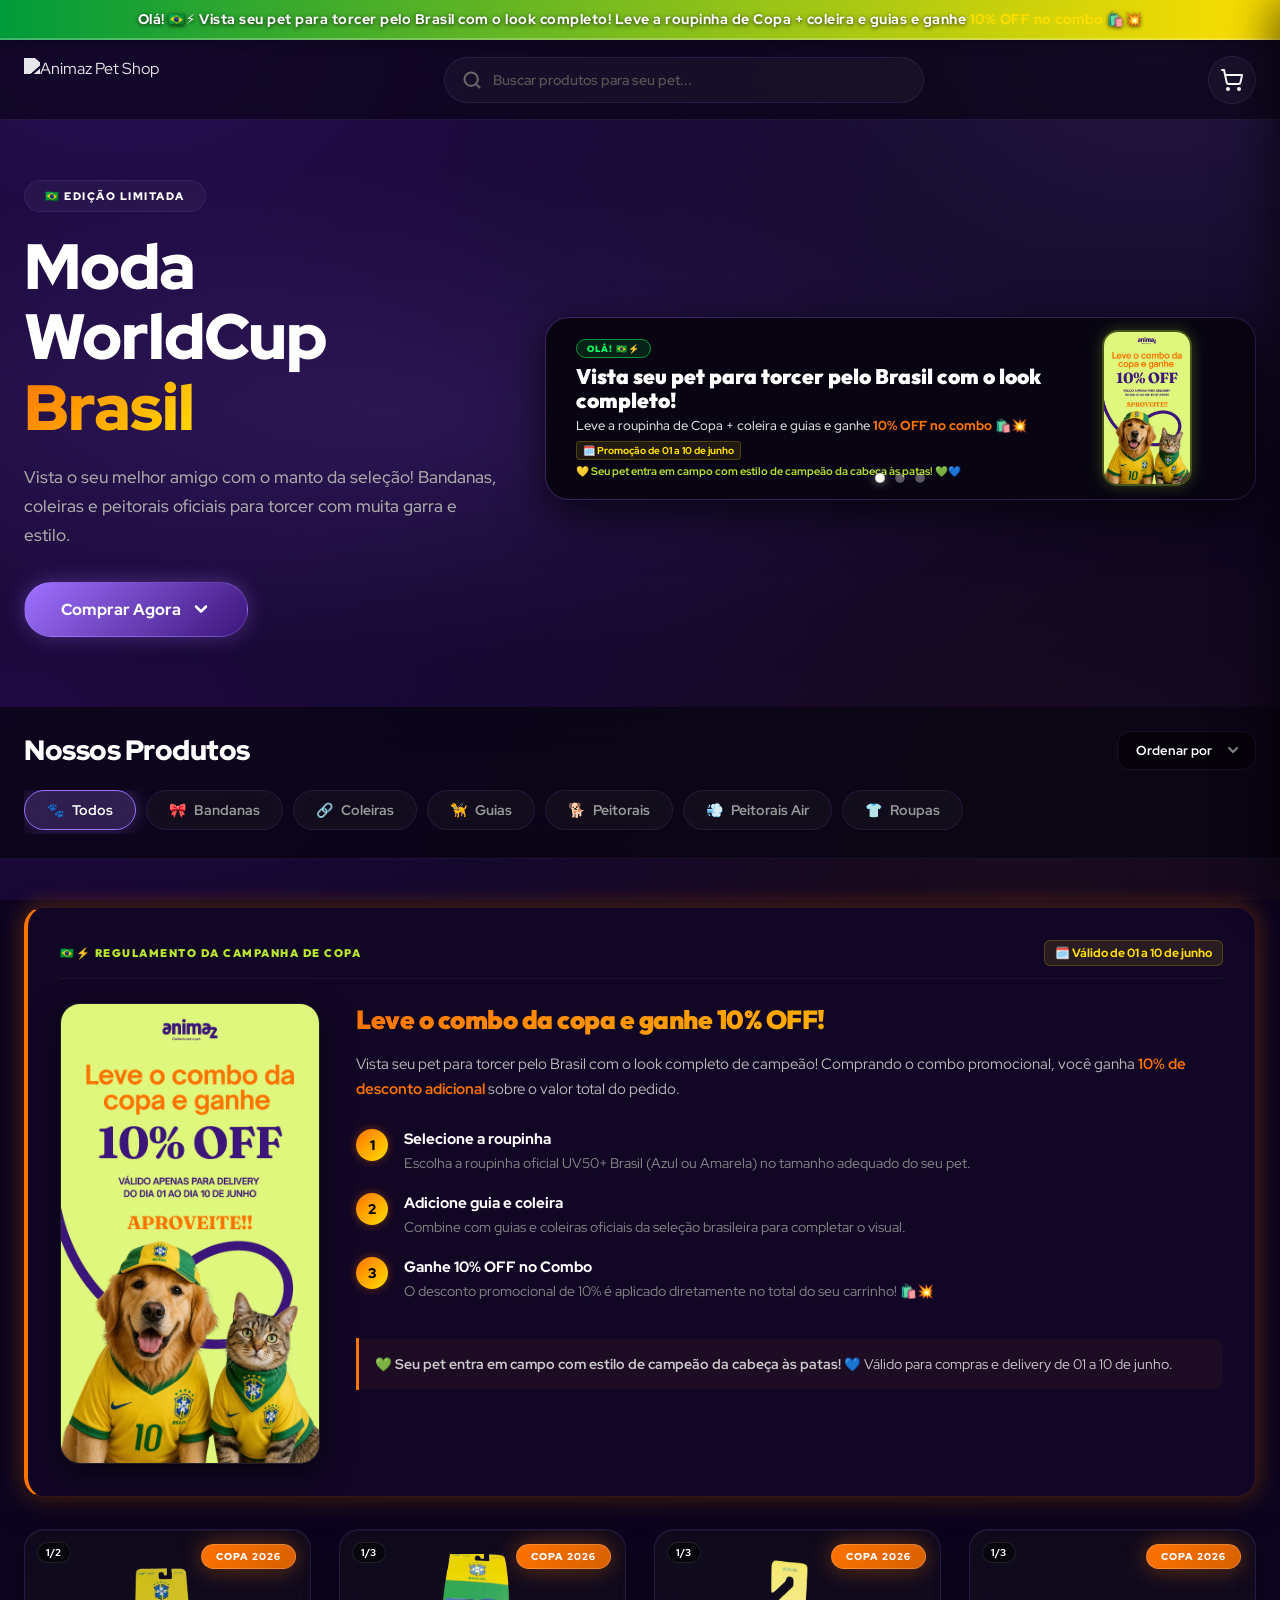
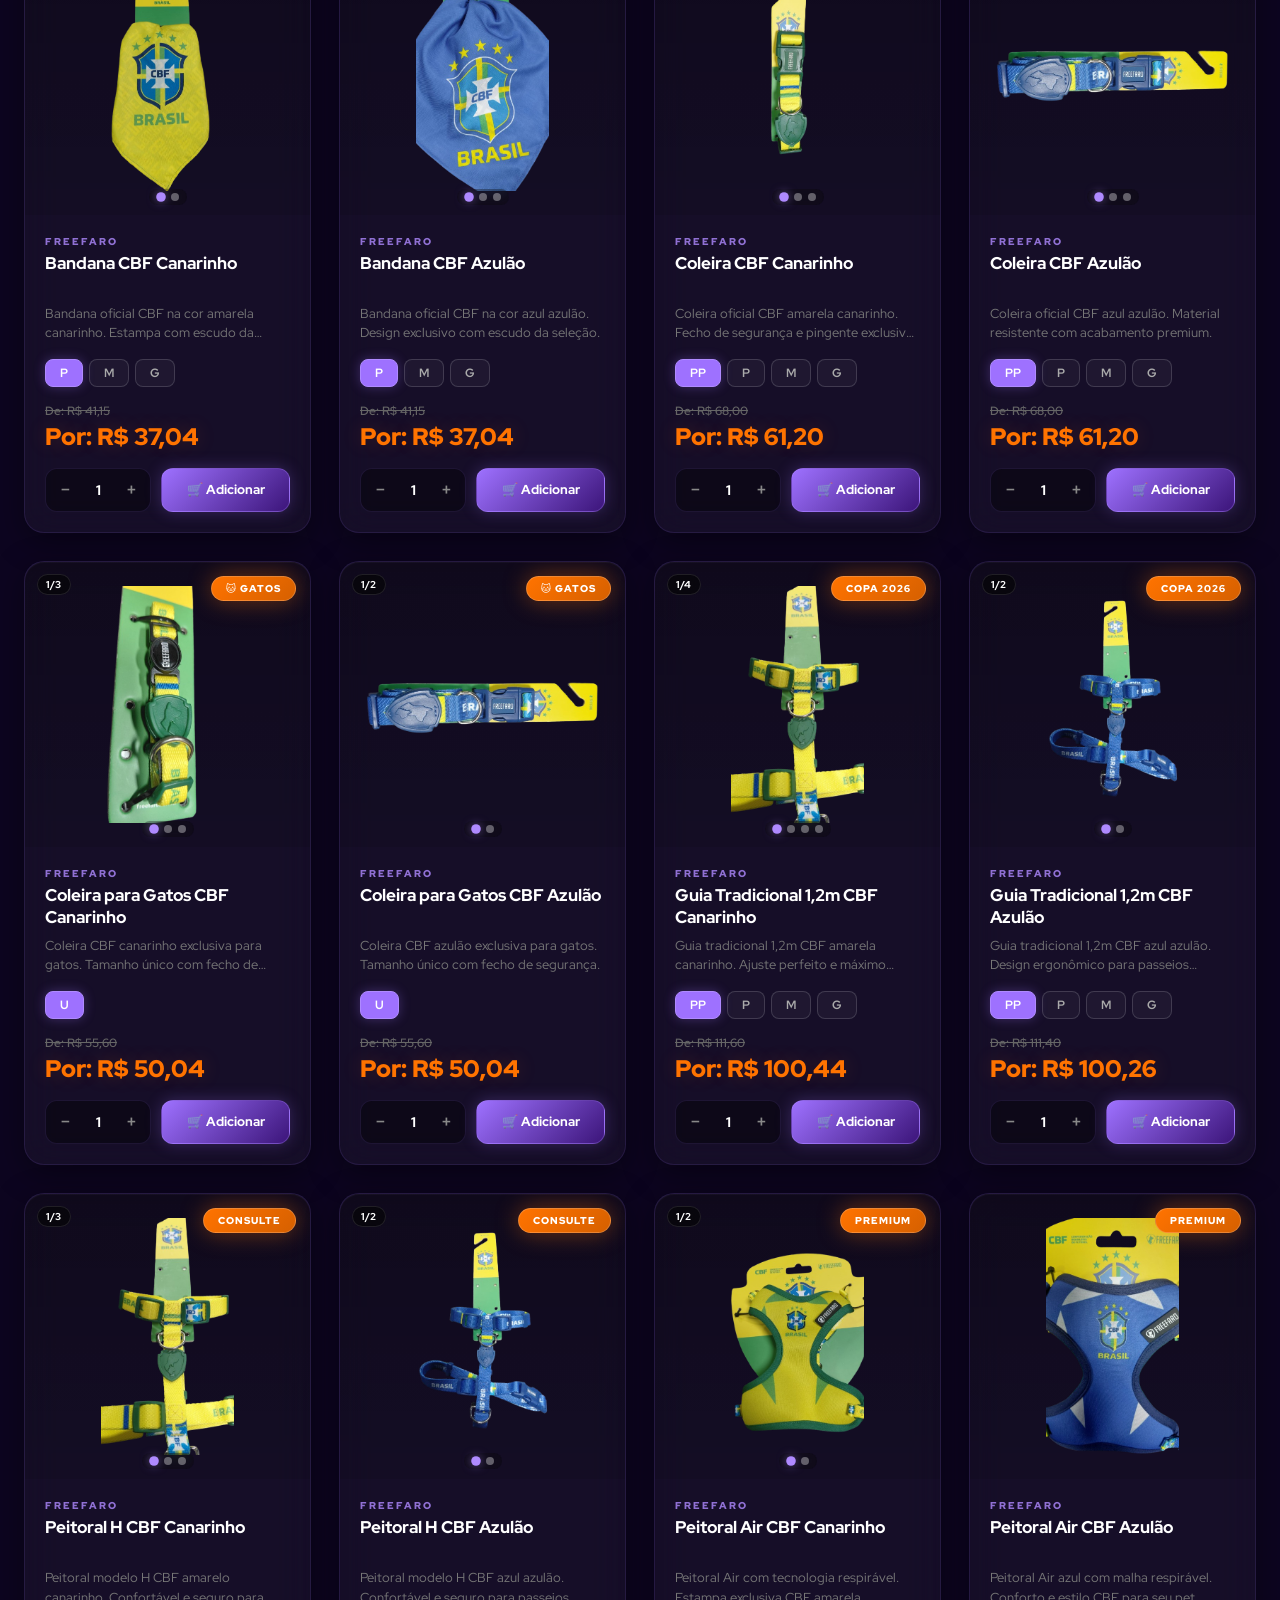
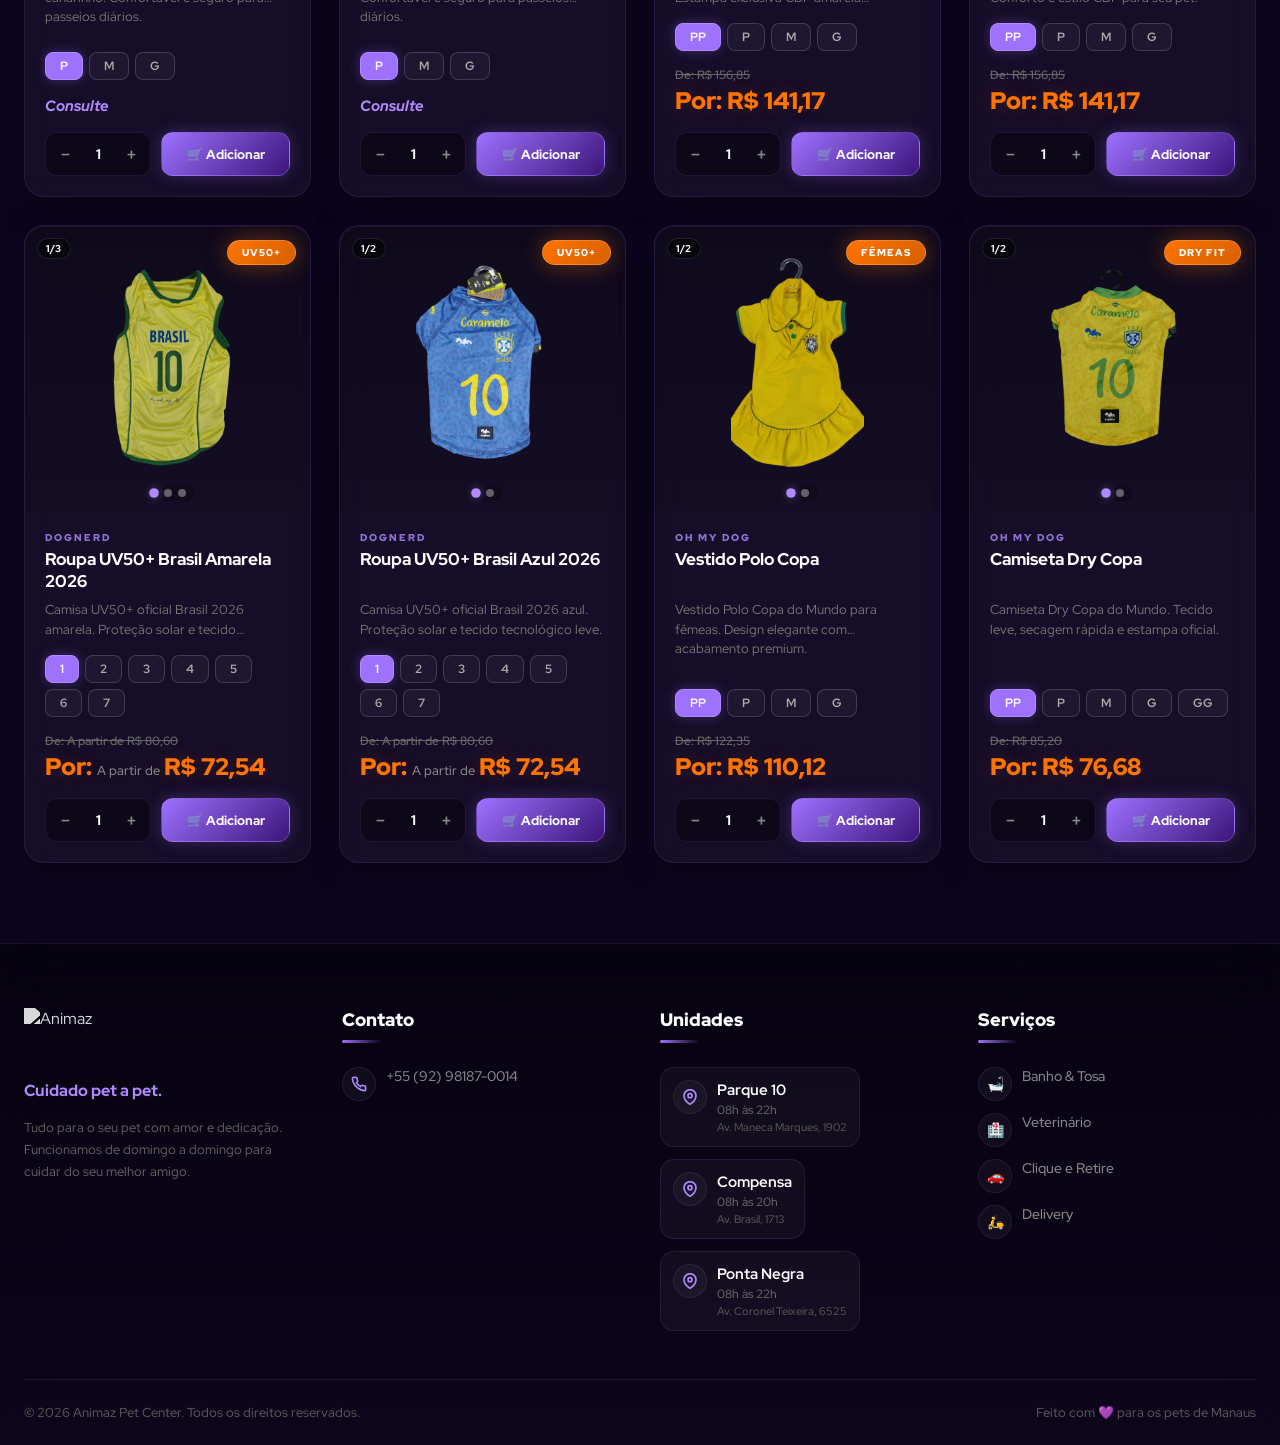
==== commit 2aecc9f6: "feat: implement glassmorphism-themed UI with custom CSS and hero carousel assets" ====
--- a/index.html
+++ b/index.html
@@ -14,6 +14,13 @@
 </head>
 <body>
 
+    <!-- ===== ANNOUNCEMENT BAR ===== -->
+    <div class="announcement-bar">
+        <span class="announcement-text">
+            Olá! 🇧🇷⚡ Vista seu pet para torcer pelo Brasil com o look completo! Leve a roupinha de Copa + coleira e guias e ganhe <strong>10% OFF no combo</strong> 🛍️💥
+        </span>
+    </div>
+
     <!-- ===== HEADER ===== -->
     <header class="site-header" id="main-header">
         <div class="header-inner">
@@ -56,12 +63,30 @@
 
             <div class="hero-carousel-wrapper">
                 <div id="banner-carousel">
-                    <img src="assets/banners/banner-banho.png" alt="Banho e Tosa" class="banner-slide active" loading="eager">
+                    <!-- Custom Split Promo Slide (Vertical Image + Marketing Copy) -->
+                    <div class="banner-slide banner-promo-slide active">
+                        <div class="banner-promo-container">
+                            <div class="banner-promo-text">
+                                <span class="banner-promo-tag">Olá! 🇧🇷⚡</span>
+                                <h3 class="banner-promo-title">Vista seu pet para torcer pelo Brasil com o look completo!</h3>
+                                <p class="banner-promo-desc">Leve a roupinha de Copa + coleira e guias e ganhe <strong>10% OFF no combo</strong> 🛍️💥</p>
+                                <div class="banner-promo-footer">
+                                    <span class="banner-promo-date">🗓️ Promoção de 01 a 10 de junho</span>
+                                    <span class="banner-promo-slogan">💛 Seu pet entra em campo com estilo de campeão da cabeça às patas! 💚💙</span>
+                                </div>
+                            </div>
+                            <div class="banner-promo-img-wrapper">
+                                <img src="assets/banners/banner-combo.png" alt="Combo Copa 10% OFF" class="banner-promo-img">
+                            </div>
+                        </div>
+                    </div>
+                    <img src="assets/banners/banner-banho.png" alt="Banho e Tosa" class="banner-slide" loading="eager">
                     <img src="assets/banners/banner-funcionamento.png" alt="Funcionamento" class="banner-slide" loading="eager">
                 </div>
                 <div class="carousel-dots" id="banner-dots">
                     <button class="dot active" data-index="0" aria-label="Banner 1"></button>
                     <button class="dot" data-index="1" aria-label="Banner 2"></button>
+                    <button class="dot" data-index="2" aria-label="Banner 3"></button>
                 </div>
             </div>
         </div>
@@ -91,6 +116,51 @@
         </div>
 
         <div class="products-section">
+            <!-- ===== PREMIUM COPA DETAIL SECTION ===== -->
+            <div class="promo-box campaign-details-card animate-in">
+                <div class="promo-box-header">
+                    <span class="promo-box-badge">🇧🇷⚡ REGULAMENTO DA CAMPANHA DE COPA</span>
+                    <span class="promo-box-date">🗓️ Válido de 01 a 10 de junho</span>
+                </div>
+                <div class="promo-box-content-grid">
+                    <div class="campaign-info-visual">
+                        <img src="assets/banners/banner-combo.png" alt="Look Completo Copa" class="campaign-visual-img">
+                    </div>
+                    <div class="campaign-info-text">
+                        <h3 class="campaign-headline">Leve o combo da copa e ganhe 10% OFF!</h3>
+                        <p class="campaign-paragraph">Vista seu pet para torcer pelo Brasil com o look completo de campeão! Comprando o combo promocional, você ganha <strong>10% de desconto adicional</strong> sobre o valor total do pedido.</p>
+                        
+                        <div class="campaign-steps">
+                            <div class="campaign-step-item">
+                                <span class="step-num">1</span>
+                                <div class="step-details">
+                                    <h4>Selecione a roupinha</h4>
+                                    <p>Escolha a roupinha oficial UV50+ Brasil (Azul ou Amarela) no tamanho adequado do seu pet.</p>
+                                </div>
+                            </div>
+                            <div class="campaign-step-item">
+                                <span class="step-num">2</span>
+                                <div class="step-details">
+                                    <h4>Adicione guia e coleira</h4>
+                                    <p>Combine com guias e coleiras oficiais da seleção brasileira para completar o visual.</p>
+                                </div>
+                            </div>
+                            <div class="campaign-step-item">
+                                <span class="step-num">3</span>
+                                <div class="step-details">
+                                    <h4>Ganhe 10% OFF no Combo</h4>
+                                    <p>O desconto promocional de 10% é aplicado diretamente no total do seu carrinho! 🛍️💥</p>
+                                </div>
+                            </div>
+                        </div>
+
+                        <div class="campaign-footer-notice">
+                            <p>💚 <strong>Seu pet entra em campo com estilo de campeão da cabeça às patas!</strong> 💙 Válido para compras e delivery de 01 a 10 de junho.</p>
+                        </div>
+                    </div>
+                </div>
+            </div>
+
             <div class="products-grid" id="products-grid">
                 <!-- Rendered via JS -->
             </div>
--- a/css/styles.css
+++ b/css/styles.css
@@ -326,7 +326,7 @@
     position: relative;
     border-radius: var(--radius-2xl);
     overflow: hidden;
-    aspect-ratio: 1170 / 270;
+    aspect-ratio: 1170 / 300; /* slightly taller for better image framing */
     max-width: 840px;
     border: 1px solid var(--border-glass);
     box-shadow: var(--shadow-glass), 0 20px 50px rgba(0,0,0,0.4);
@@ -1627,3 +1627,526 @@
     .products-grid { grid-template-columns: 1fr; gap: 20px; }
     .hero-tag { font-size: 10px; padding: 6px 14px; }
 }
+
+/* ============================================================
+   ANNOUNCEMENT BAR & Copa Campaign UI
+   ============================================================ */
+.announcement-bar {
+    position: fixed;
+    top: 0;
+    left: 0;
+    width: 100%;
+    height: 40px;
+    background: linear-gradient(90deg, #009B3A 0%, #FFDF00 50%, #002776 100%);
+    background-size: 200% auto;
+    animation: gradientShift 6s ease infinite;
+    display: flex;
+    align-items: center;
+    justify-content: center;
+    padding: 0 20px;
+    z-index: 110;
+    border-bottom: 2px solid rgba(255, 255, 255, 0.25);
+    box-shadow: 0 2px 10px rgba(0, 0, 0, 0.3);
+}
+
+@keyframes gradientShift {
+    0% { background-position: 0% 50%; }
+    50% { background-position: 100% 50%; }
+    100% { background-position: 0% 50%; }
+}
+
+.announcement-text {
+    font-size: 13.5px;
+    font-weight: 800;
+    color: #fff;
+    text-shadow: 0 1px 4px rgba(0,0,0,0.8);
+    text-align: center;
+    letter-spacing: 0.5px;
+}
+
+.announcement-text strong {
+    color: #FFDF00;
+    text-shadow: 0 0 8px rgba(255,223,0,0.6);
+}
+
+/* Adjust main header position with announcement bar */
+.site-header {
+    top: 40px;
+}
+
+/* Adjust hero section margin with announcement bar */
+.hero {
+    margin-top: 120px;
+}
+
+/* Adjust categories sticky position */
+.categories-bar {
+    top: 120px;
+}
+
+/* --- Split Promo Slide inside Carousel --- */
+.banner-promo-slide {
+    display: flex !important;
+    justify-content: center;
+    align-items: center;
+    background: #080412 !important; /* Deep premium black matching dark theme */
+    width: 100%;
+    height: 100%;
+    padding: 8px 30px;
+    pointer-events: auto;
+}
+
+.banner-promo-container {
+    display: flex;
+    flex-direction: row;
+    align-items: center;
+    justify-content: space-between;
+    gap: 24px;
+    max-width: 950px;
+    width: 100%;
+    height: 100%;
+}
+
+.banner-promo-text {
+    flex: 1.5;
+    display: flex;
+    flex-direction: column;
+    justify-content: center;
+    align-items: flex-start;
+    gap: 4px;
+    text-align: left;
+}
+
+.banner-promo-tag {
+    font-family: 'Outfit', sans-serif;
+    font-size: 9px;
+    font-weight: 900;
+    background: rgba(0, 155, 58, 0.2);
+    border: 1px solid #009B3A;
+    color: #00FF66;
+    padding: 3px 10px;
+    border-radius: var(--radius-full);
+    text-transform: uppercase;
+    letter-spacing: 1px;
+}
+
+.banner-promo-title {
+    font-family: 'Outfit', sans-serif;
+    font-size: clamp(16px, 3.2vw, 21px);
+    font-weight: 900;
+    color: #fff;
+    line-height: 1.15;
+    margin: 2px 0;
+}
+
+.banner-promo-desc {
+    font-size: 13px;
+    color: #ddd;
+    line-height: 1.3;
+    font-weight: 500;
+}
+
+.banner-promo-desc strong {
+    color: #FF7300;
+    font-weight: 800;
+}
+
+.banner-promo-footer {
+    display: flex;
+    flex-direction: column;
+    gap: 4px;
+    align-items: flex-start;
+    margin-top: 2px;
+}
+
+.banner-promo-date {
+    font-size: 10px;
+    font-weight: 800;
+    color: #FFDF00;
+    background: rgba(255, 223, 0, 0.1);
+    padding: 2px 6px;
+    border-radius: 4px;
+    border: 1px solid rgba(255, 223, 0, 0.2);
+}
+
+.banner-promo-slogan {
+    font-size: 10.5px;
+    font-weight: 700;
+    color: #B8E62E; /* Neon lime-green */
+}
+
+.banner-promo-img-wrapper {
+    flex: 0.5;
+    height: 100%;
+    display: flex;
+    align-items: center;
+    justify-content: center;
+    overflow: visible; /* Prevents image from being cut off */
+}
+
+.banner-promo-img {
+    height: 95%; /* Fits container height with small margins */
+    width: auto;
+    object-fit: contain;
+    border-radius: var(--radius-lg);
+    border: 2px solid rgba(184, 230, 46, 0.35); /* Glowing border around poster */
+    box-shadow: 0 0 15px rgba(184, 230, 46, 0.25);
+    transition: transform 0.3s ease;
+}
+
+.banner-promo-slide:hover .banner-promo-img {
+    transform: scale(1.03);
+}
+
+/* --- Promo Box Component above product grid --- */
+.promo-box {
+    background: rgba(26, 11, 46, 0.4);
+    backdrop-filter: blur(20px);
+    -webkit-backdrop-filter: blur(20px);
+    border: 1px solid rgba(184, 230, 46, 0.15);
+    border-left: 4px solid var(--animaz-lime);
+    border-radius: var(--radius-xl);
+    padding: 24px;
+    margin-bottom: 32px;
+    box-shadow: var(--shadow-glass), var(--shadow-glow-green);
+    display: flex;
+    flex-direction: column;
+    gap: 16px;
+    position: relative;
+    overflow: hidden;
+}
+
+.promo-box::before {
+    content: '';
+    position: absolute;
+    top: -50%;
+    right: -20%;
+    width: 250px;
+    height: 250px;
+    background: radial-gradient(circle, rgba(184, 230, 46, 0.08) 0%, transparent 70%);
+    pointer-events: none;
+}
+
+.promo-box-header {
+    display: flex;
+    justify-content: space-between;
+    align-items: center;
+    flex-wrap: wrap;
+    gap: 12px;
+    border-bottom: 1px solid rgba(255, 255, 255, 0.05);
+    padding-bottom: 12px;
+}
+
+.promo-box-badge {
+    font-family: 'Outfit', sans-serif;
+    font-size: 11px;
+    font-weight: 900;
+    color: var(--animaz-lime);
+    letter-spacing: 1.5px;
+}
+
+.promo-box-date {
+    font-size: 12px;
+    font-weight: 800;
+    color: #FFDF00;
+    background: rgba(255, 223, 0, 0.1);
+    padding: 4px 10px;
+    border-radius: 6px;
+    border: 1px solid rgba(255, 223, 0, 0.2);
+}
+
+.promo-box-body {
+    display: flex;
+    align-items: center;
+    justify-content: space-between;
+    gap: 24px;
+    flex-wrap: wrap;
+}
+
+.promo-box-text {
+    flex: 1;
+    min-width: 280px;
+}
+
+.promo-box-title {
+    font-size: 18px;
+    font-weight: 800;
+    color: #fff;
+    margin-bottom: 8px;
+    line-height: 1.3;
+}
+
+.promo-box-desc {
+    font-size: 14px;
+    color: #aaa;
+    line-height: 1.6;
+}
+
+.promo-box-action {
+    flex-shrink: 0;
+}
+
+.promo-box-btn {
+    display: inline-flex;
+    align-items: center;
+    background: linear-gradient(135deg, var(--animaz-lime), var(--animaz-lime-dark));
+    color: #000;
+    font-weight: 800;
+    font-size: 14px;
+    padding: 12px 28px;
+    border-radius: var(--radius-full);
+    box-shadow: 0 4px 15px rgba(184, 230, 46, 0.3);
+    transition: var(--transition);
+}
+
+.promo-box-btn:hover {
+    transform: translateY(-2px);
+    box-shadow: 0 6px 20px rgba(184, 230, 46, 0.4);
+    filter: brightness(1.1);
+}
+
+/* --- Responsive Adjustments --- */
+@media (max-width: 1024px) {
+    .site-header {
+        top: 40px;
+    }
+    .hero {
+        margin-top: 100px;
+    }
+}
+
+@media (max-width: 768px) {
+    .announcement-bar {
+        height: 36px;
+        padding: 0 10px;
+    }
+    .announcement-text {
+        font-size: 11px;
+    }
+    .site-header {
+        top: 36px;
+    }
+    .hero {
+        margin-top: 104px;
+    }
+    .categories-bar {
+        top: 104px;
+    }
+    
+    .banner-promo-slide {
+        padding: 12px;
+        gap: 10px;
+    }
+    .banner-promo-text {
+        flex: 1.3;
+        gap: 4px;
+    }
+    .banner-promo-tag {
+        font-size: 8px;
+        padding: 2px 8px;
+    }
+    .banner-promo-title {
+        font-size: 14px;
+    }
+    .banner-promo-desc {
+        font-size: 11px;
+        line-height: 1.3;
+    }
+    .banner-promo-footer {
+        flex-direction: column;
+        align-items: flex-start;
+        gap: 4px;
+    }
+    .banner-promo-date, .banner-promo-slogan {
+        font-size: 9px;
+    }
+    .banner-promo-img-wrapper {
+        width: 40%;
+        height: 100%;
+    }
+    
+    .promo-box {
+        padding: 16px;
+        margin-bottom: 20px;
+    }
+    .promo-box-body {
+        gap: 16px;
+    }
+    .promo-box-title {
+        font-size: 15px;
+    }
+    .promo-box-desc {
+        font-size: 12px;
+    }
+    .promo-box-btn {
+        width: 100%;
+        justify-content: center;
+        padding: 10px 20px;
+    }
+}
+
+/* --- Campaign Image Banner overrides --- */
+.banner-slide.banner-copa-img-slide {
+    object-fit: contain !important;
+    background-color: #D4EE5E !important;
+}
+
+/* --- Detailed Campaign Section grid styles --- */
+.campaign-details-card {
+    padding: 32px !important;
+    border-left: 4px solid var(--accent-orange) !important;
+    border-right: 1px solid rgba(255, 115, 0, 0.15) !important;
+    border-top: 1px solid rgba(255, 115, 0, 0.15) !important;
+    border-bottom: 1px solid rgba(255, 115, 0, 0.15) !important;
+    box-shadow: var(--shadow-glass), var(--shadow-glow-orange) !important;
+}
+
+.promo-box-content-grid {
+    display: grid;
+    grid-template-columns: 260px 1fr;
+    gap: 36px;
+    align-items: start;
+    margin-top: 8px;
+}
+
+.campaign-info-visual {
+    width: 100%;
+    border-radius: var(--radius-xl);
+    overflow: hidden;
+    border: 1px solid rgba(255, 255, 255, 0.1);
+    box-shadow: 0 10px 30px rgba(0,0,0,0.5);
+    background: #080412;
+}
+
+.campaign-visual-img {
+    width: 100%;
+    height: auto;
+    display: block;
+    object-fit: cover;
+    transition: transform 0.5s ease;
+}
+
+.campaign-details-card:hover .campaign-visual-img {
+    transform: scale(1.05);
+}
+
+.campaign-info-text {
+    display: flex;
+    flex-direction: column;
+    gap: 16px;
+}
+
+.campaign-headline {
+    font-family: 'Outfit', sans-serif;
+    font-size: 26px;
+    font-weight: 900;
+    color: #fff;
+    letter-spacing: -0.5px;
+    background: linear-gradient(135deg, #FF7300, #FFDF00);
+    -webkit-background-clip: text;
+    -webkit-text-fill-color: transparent;
+    background-clip: text;
+}
+
+.campaign-paragraph {
+    font-size: 15px;
+    line-height: 1.7;
+    color: #bbb;
+}
+
+.campaign-paragraph strong {
+    color: var(--accent-orange);
+}
+
+.campaign-steps {
+    display: flex;
+    flex-direction: column;
+    gap: 20px;
+    margin: 10px 0;
+}
+
+.campaign-step-item {
+    display: flex;
+    gap: 16px;
+    align-items: flex-start;
+}
+
+.step-num {
+    width: 32px;
+    height: 32px;
+    border-radius: 50%;
+    background: linear-gradient(135deg, var(--accent-orange), #FFDF00);
+    color: #000;
+    font-size: 14px;
+    font-weight: 900;
+    display: flex;
+    align-items: center;
+    justify-content: center;
+    flex-shrink: 0;
+    box-shadow: 0 0 10px rgba(255, 115, 0, 0.4);
+}
+
+.step-details h4 {
+    font-size: 15px;
+    font-weight: 800;
+    color: #fff;
+    margin-bottom: 4px;
+}
+
+.step-details p {
+    font-size: 13.5px;
+    color: #888;
+    line-height: 1.5;
+}
+
+.campaign-footer-notice {
+    padding: 16px;
+    background: rgba(255, 115, 0, 0.05);
+    border-left: 3px solid var(--accent-orange);
+    border-radius: 0 12px 12px 0;
+    margin-top: 10px;
+}
+
+.campaign-footer-notice p {
+    font-size: 13.5px;
+    color: #ccc;
+    line-height: 1.5;
+}
+
+@media (max-width: 768px) {
+    .promo-box-content-grid {
+        grid-template-columns: 1fr;
+        gap: 24px;
+    }
+    .campaign-info-visual {
+        max-width: 220px;
+        margin: 0 auto;
+    }
+    .campaign-headline {
+        font-size: 20px;
+        text-align: center;
+    }
+    .campaign-paragraph {
+        text-align: center;
+        font-size: 13.5px;
+    }
+    .campaign-step-item {
+        gap: 12px;
+    }
+    .step-num {
+        width: 28px;
+        height: 28px;
+        font-size: 12px;
+    }
+    .step-details h4 {
+        font-size: 14px;
+    }
+    .step-details p {
+        font-size: 12.5px;
+    }
+    .campaign-details-card {
+        padding: 20px !important;
+    }
+}
+
+
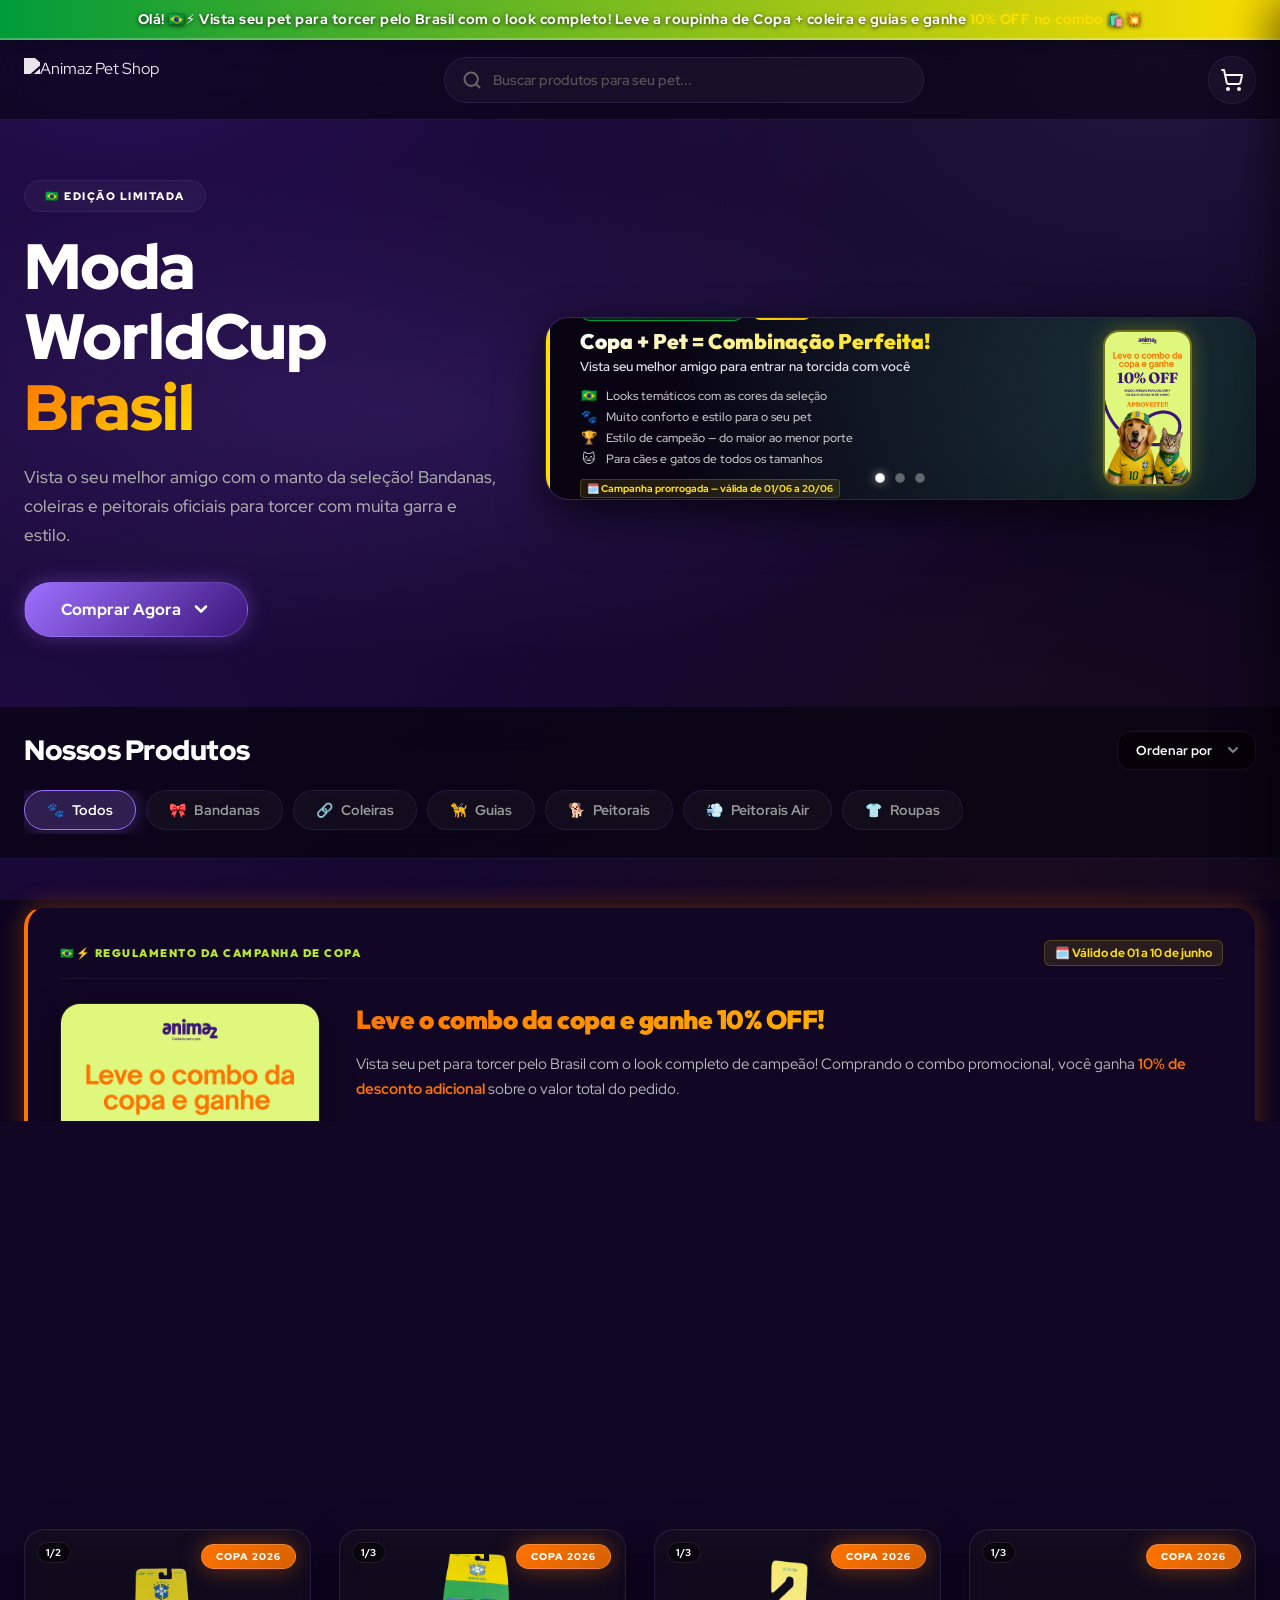
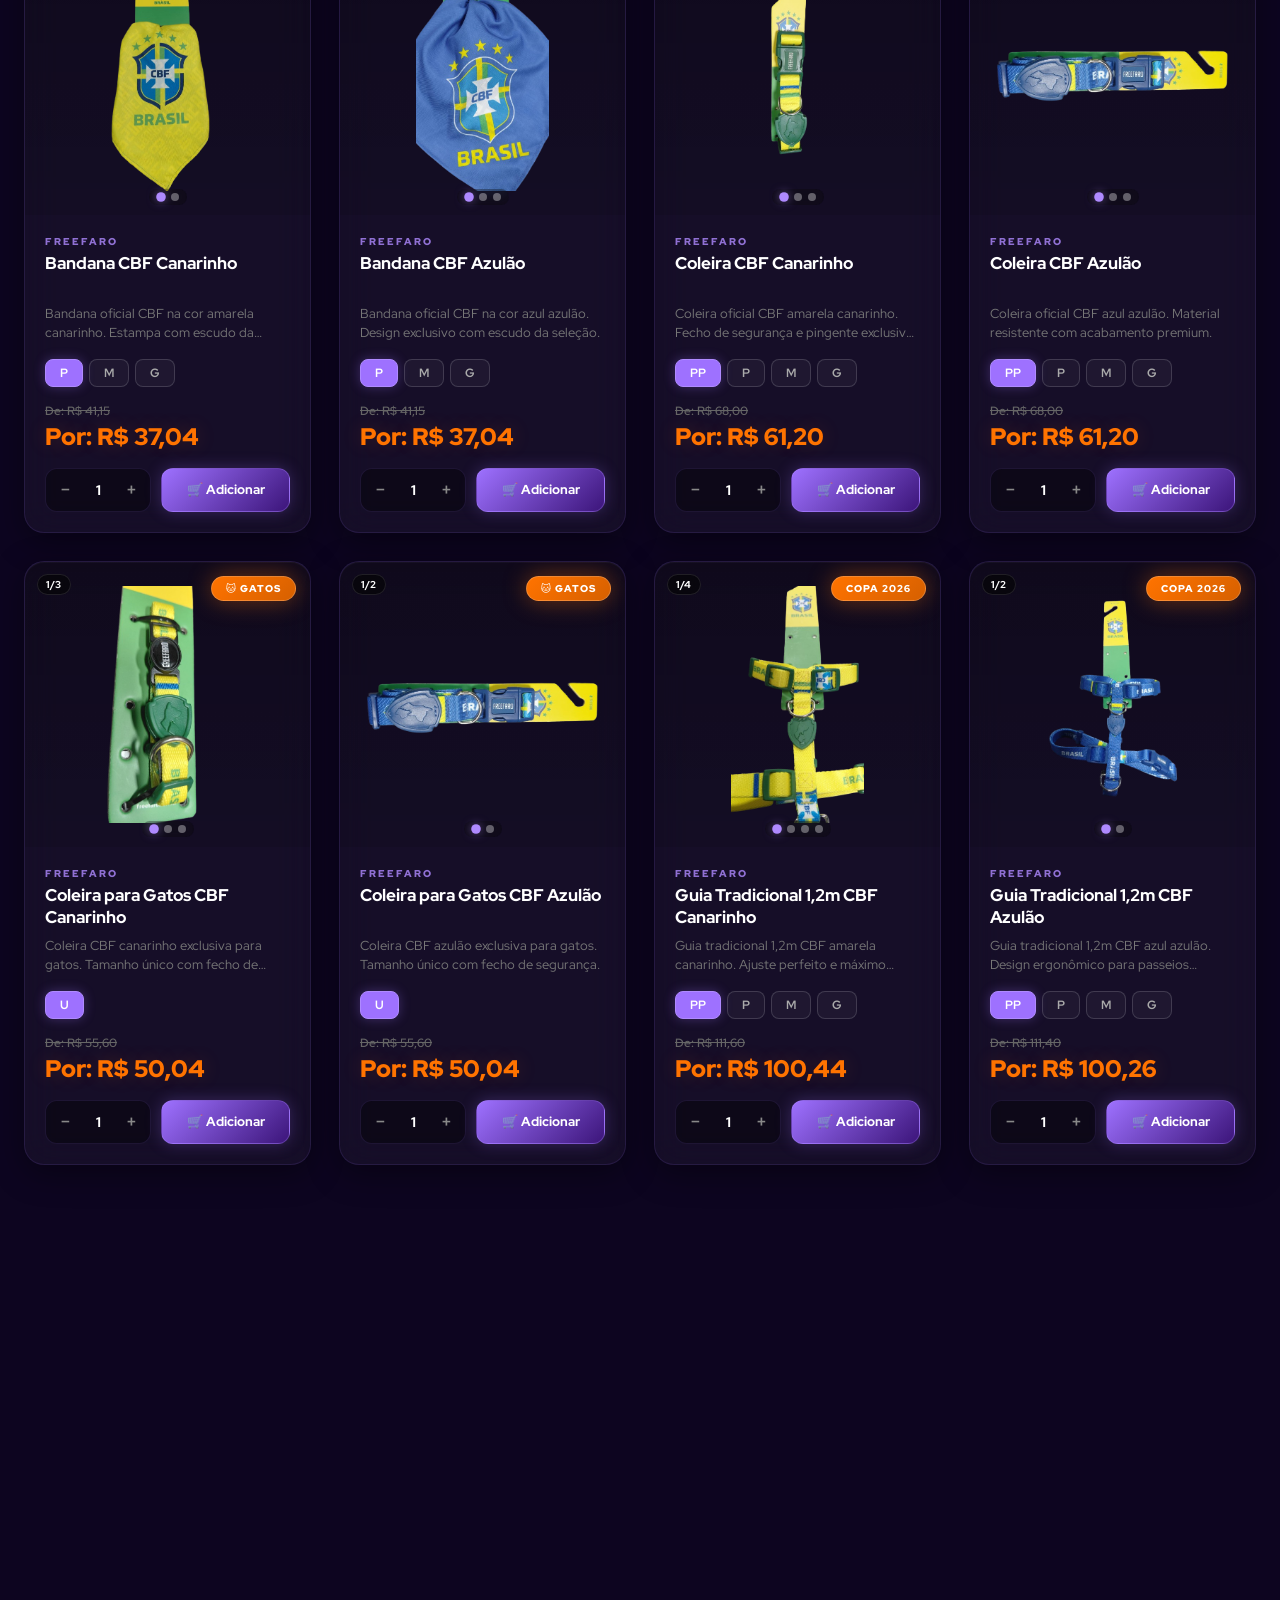
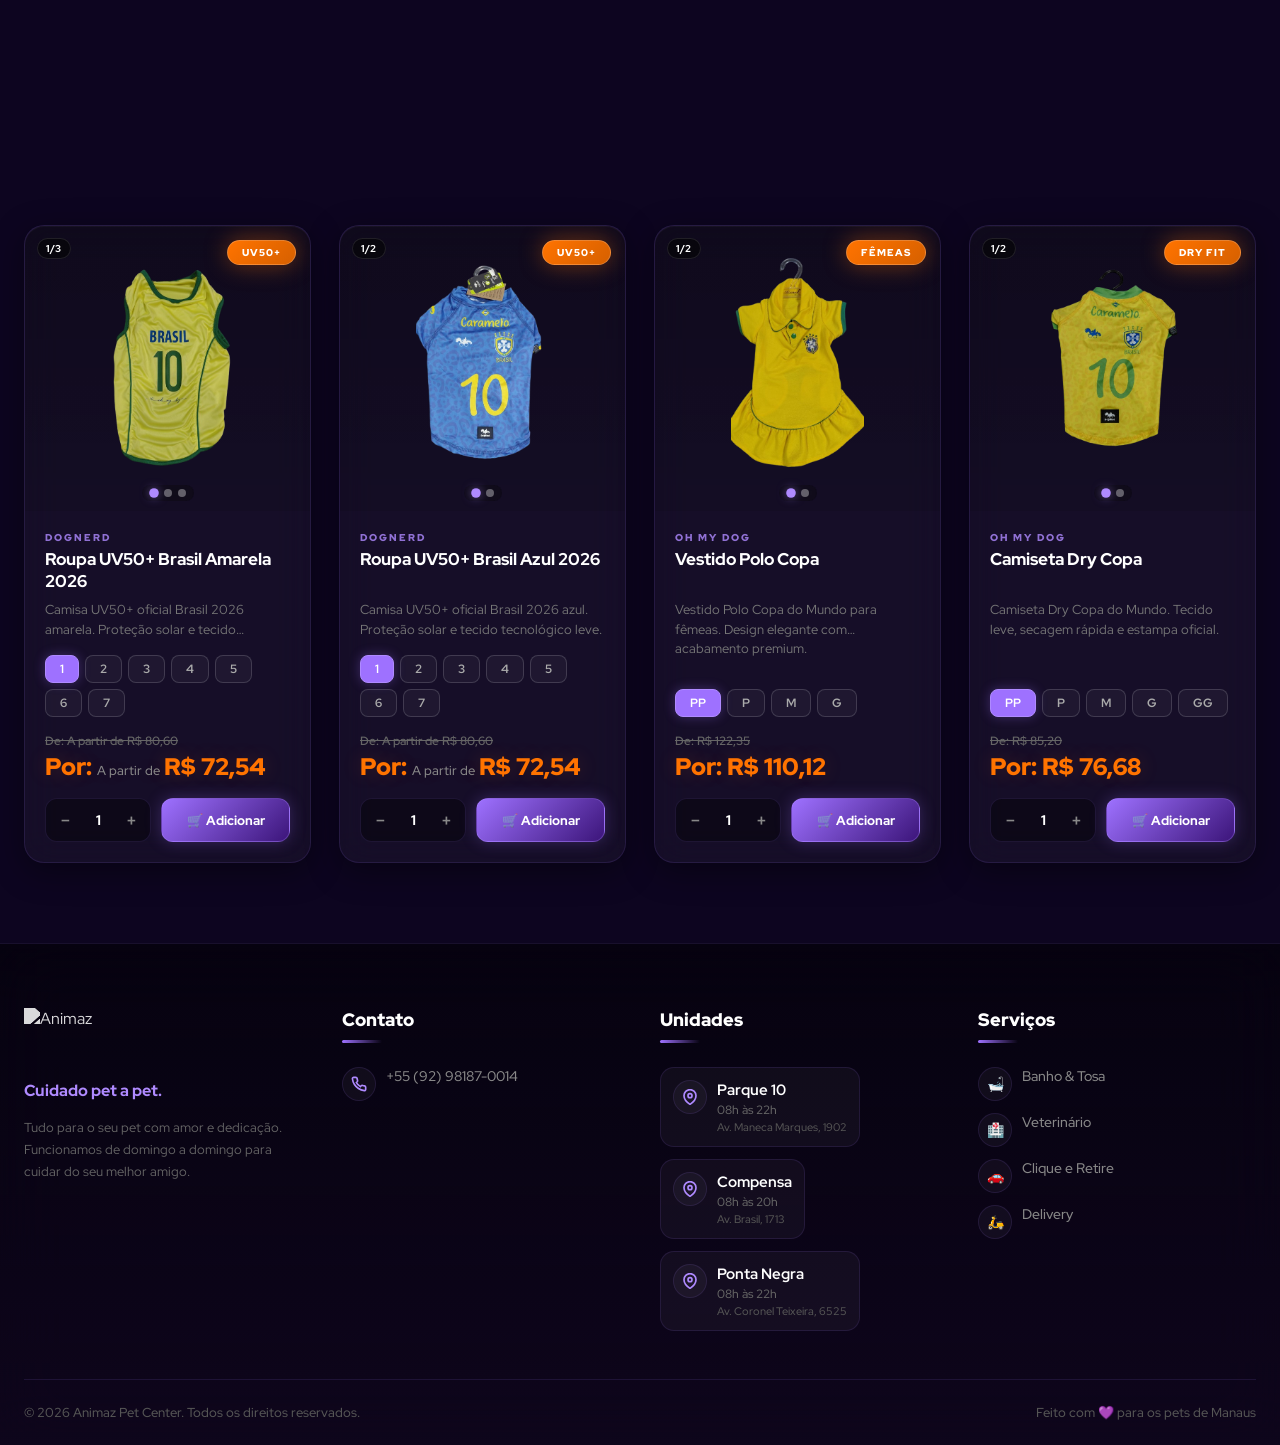
==== commit 2f49c8c0: "feat: implement initial Animaz Pet Shop storefront with glassmorphism styling, navigation, and hero " ====
--- a/index.html
+++ b/index.html
@@ -63,25 +63,86 @@
 
             <div class="hero-carousel-wrapper">
                 <div id="banner-carousel">
-                    <!-- Custom Split Promo Slide (Vertical Image + Marketing Copy) -->
-                    <div class="banner-slide banner-promo-slide active">
+                    <!-- Slide 1: Copa + Pet -->
+                    <div class="banner-slide banner-promo-slide active" data-campaign="copa">
                         <div class="banner-promo-container">
                             <div class="banner-promo-text">
-                                <span class="banner-promo-tag">Olá! 🇧🇷⚡</span>
-                                <h3 class="banner-promo-title">Vista seu pet para torcer pelo Brasil com o look completo!</h3>
-                                <p class="banner-promo-desc">Leve a roupinha de Copa + coleira e guias e ganhe <strong>10% OFF no combo</strong> 🛍️💥</p>
+                                <div class="banner-promo-header-row">
+                                    <span class="banner-promo-tag tag-copa">Moda Pet · Prorrogada</span>
+                                    <span class="banner-promo-badge badge-copa">10% OFF</span>
+                                </div>
+                                <h3 class="banner-promo-title title-copa">Copa + Pet = Combinação Perfeita!</h3>
+                                <p class="banner-promo-subtitle">Vista seu melhor amigo para entrar na torcida com você</p>
+                                <ul class="banner-promo-list">
+                                    <li><span>🇧🇷</span> Looks temáticos com as cores da seleção</li>
+                                    <li><span>🐾</span> Muito conforto e estilo para o seu pet</li>
+                                    <li><span>🏆</span> Estilo de campeão — do maior ao menor porte</li>
+                                    <li><span>🐱</span> Para cães e gatos de todos os tamanhos</li>
+                                </ul>
                                 <div class="banner-promo-footer">
-                                    <span class="banner-promo-date">🗓️ Promoção de 01 a 10 de junho</span>
-                                    <span class="banner-promo-slogan">💛 Seu pet entra em campo com estilo de campeão da cabeça às patas! 💚💙</span>
+                                    <span class="banner-promo-date">🗓️ Campanha prorrogada — válida de 01/06 a 20/06</span>
+                                    <span class="banner-promo-note">10% OFF em toda a linha Copa 01/06 a 20/06 · Enquanto durar o estoque</span>
                                 </div>
                             </div>
                             <div class="banner-promo-img-wrapper">
-                                <img src="assets/banners/banner-combo.png" alt="Combo Copa 10% OFF" class="banner-promo-img">
+                                <img src="assets/banners/banner-combo.png" alt="Copa + Pet" class="banner-promo-img">
                             </div>
                         </div>
                     </div>
-                    <img src="assets/banners/banner-banho.png" alt="Banho e Tosa" class="banner-slide" loading="eager">
-                    <img src="assets/banners/banner-funcionamento.png" alt="Funcionamento" class="banner-slide" loading="eager">
+
+                    <!-- Slide 2: Arraial do Pet -->
+                    <div class="banner-slide banner-promo-slide" data-campaign="arraial">
+                        <div class="banner-promo-container">
+                            <div class="banner-promo-text">
+                                <div class="banner-promo-header-row">
+                                    <span class="banner-promo-tag tag-arraial">Nova Campanha · Moda Canina</span>
+                                    <span class="banner-promo-badge badge-arraial">10% OFF</span>
+                                </div>
+                                <h3 class="banner-promo-title title-arraial">Arraial do Pet!</h3>
+                                <p class="banner-promo-subtitle">Seu dog merece entrar na festa — roupinhas juninas chegaram na Animaz! 🎉</p>
+                                <ul class="banner-promo-list">
+                                    <li><span>🔥</span> Vestidos e roupinhas caipiras temáticas</li>
+                                    <li><span>🌽</span> Tecido confortável e flexível para se divertir</li>
+                                    <li><span>🎀</span> Detalhes artesanais de alta costura pet</li>
+                                    <li><span>🐶</span> Tamanhos especiais para todas as raças</li>
+                                </ul>
+                                <div class="banner-promo-footer">
+                                    <span class="banner-promo-date">🗓️ Válida de 01/06 a 30/06</span>
+                                    <span class="banner-promo-note">Estoque limitado — garanta já o look caipira!</span>
+                                </div>
+                            </div>
+                            <div class="banner-promo-img-wrapper">
+                                <img src="assets/banners/banner-arraial.png" alt="Arraial do Pet" class="banner-promo-img">
+                            </div>
+                        </div>
+                    </div>
+
+                    <!-- Slide 3: Frete Grátis -->
+                    <div class="banner-slide banner-promo-slide" data-campaign="frete">
+                        <div class="banner-promo-container">
+                            <div class="banner-promo-text">
+                                <div class="banner-promo-header-row">
+                                    <span class="banner-promo-tag tag-frete">Entrega · Sem custo</span>
+                                    <span class="banner-promo-badge badge-frete">FRETE GRÁTIS</span>
+                                </div>
+                                <h3 class="banner-promo-title title-frete">Frete Grátis!</h3>
+                                <p class="banner-promo-subtitle">Compras acima de R$ 250,00 com entrega completamente gratuita 🛍️</p>
+                                <ul class="banner-promo-list">
+                                    <li><span>🚚</span> Frete 100% gratuito — sem condições ocultas</li>
+                                    <li><span>🍖</span> Válido para rações de todas as marcas e tamanhos</li>
+                                    <li><span>🧼</span> Acessórios, medicamentos e brinquedos inclusos</li>
+                                    <li><span>⚡</span> Entrega rápida e segura direto na sua porta</li>
+                                </ul>
+                                <div class="banner-promo-footer">
+                                    <span class="banner-promo-date">🗓️ Válida de 11/06 a 20/06</span>
+                                    <span class="banner-promo-note">Apenas para entregas na área urbana atendida</span>
+                                </div>
+                            </div>
+                            <div class="banner-promo-img-wrapper">
+                                <img src="assets/banners/banner-frete.png" alt="Frete Grátis" class="banner-promo-img">
+                            </div>
+                        </div>
+                    </div>
                 </div>
                 <div class="carousel-dots" id="banner-dots">
                     <button class="dot active" data-index="0" aria-label="Banner 1"></button>
--- a/css/styles.css
+++ b/css/styles.css
@@ -371,7 +371,6 @@
    VITRINE (Product Showcase)
    ============================================================ */
 
-/* Sticky Categories Bar */
 .categories-bar {
     background: rgba(8, 4, 18, 0.75);
     backdrop-filter: blur(30px);
@@ -381,6 +380,11 @@
     position: sticky;
     top: 80px;
     z-index: 50;
+    transition: transform 0.4s cubic-bezier(0.16, 1, 0.3, 1), top 0.4s ease;
+}
+
+.categories-bar.hidden-scroll {
+    transform: translateY(-160px);
 }
 
 .categories-bar-inner {
@@ -1689,11 +1693,11 @@
     display: flex !important;
     justify-content: center;
     align-items: center;
-    background: #080412 !important; /* Deep premium black matching dark theme */
     width: 100%;
     height: 100%;
     padding: 8px 30px;
     pointer-events: auto;
+    transition: background 0.5s ease;
 }
 
 .banner-promo-container {
@@ -1717,19 +1721,35 @@
     text-align: left;
 }
 
+.banner-promo-header-row {
+    display: flex;
+    align-items: center;
+    gap: 10px;
+    flex-wrap: wrap;
+    margin-bottom: 2px;
+}
+
 .banner-promo-tag {
     font-family: 'Outfit', sans-serif;
     font-size: 9px;
     font-weight: 900;
-    background: rgba(0, 155, 58, 0.2);
-    border: 1px solid #009B3A;
-    color: #00FF66;
     padding: 3px 10px;
     border-radius: var(--radius-full);
     text-transform: uppercase;
     letter-spacing: 1px;
 }
 
+.banner-promo-badge {
+    font-family: 'Outfit', sans-serif;
+    font-size: 9px;
+    font-weight: 950;
+    padding: 3px 8px;
+    border-radius: 6px;
+    text-transform: uppercase;
+    letter-spacing: 0.5px;
+    box-shadow: 0 2px 10px rgba(0, 0, 0, 0.2);
+}
+
 .banner-promo-title {
     font-family: 'Outfit', sans-serif;
     font-size: clamp(16px, 3.2vw, 21px);
@@ -1739,16 +1759,38 @@
     margin: 2px 0;
 }
 
-.banner-promo-desc {
+.banner-promo-subtitle {
+    font-size: 12.5px;
+    font-weight: 600;
+    color: #e2e0ea;
+    line-height: 1.3;
+    margin-bottom: 4px;
+}
+
+.banner-promo-list {
+    display: flex;
+    flex-direction: column;
+    gap: 4px;
+    margin: 4px 0 6px 0;
+    padding-left: 0;
+    list-style: none;
+}
+
+.banner-promo-list li {
+    font-size: 11.5px;
+    font-weight: 500;
+    color: #ccc;
+    display: flex;
+    align-items: center;
+    gap: 8px;
+}
+
+.banner-promo-list li span {
     font-size: 13px;
-    color: #ddd;
-    line-height: 1.3;
-    font-weight: 500;
-}
-
-.banner-promo-desc strong {
-    color: #FF7300;
-    font-weight: 800;
+    display: inline-flex;
+    align-items: center;
+    justify-content: center;
+    width: 18px;
 }
 
 .banner-promo-footer {
@@ -1769,10 +1811,11 @@
     border: 1px solid rgba(255, 223, 0, 0.2);
 }
 
-.banner-promo-slogan {
-    font-size: 10.5px;
+.banner-promo-note {
+    font-size: 10px;
     font-weight: 700;
-    color: #B8E62E; /* Neon lime-green */
+    color: #aaa;
+    opacity: 0.85;
 }
 
 .banner-promo-img-wrapper {
@@ -1789,13 +1832,88 @@
     width: auto;
     object-fit: contain;
     border-radius: var(--radius-lg);
-    border: 2px solid rgba(184, 230, 46, 0.35); /* Glowing border around poster */
-    box-shadow: 0 0 15px rgba(184, 230, 46, 0.25);
+    border: 2px solid rgba(255, 255, 255, 0.15);
+    box-shadow: 0 0 15px rgba(0, 0, 0, 0.3);
     transition: transform 0.3s ease;
 }
 
 .banner-promo-slide:hover .banner-promo-img {
     transform: scale(1.03);
+}
+
+/* Campaign 1: Copa specific styling */
+.banner-promo-slide[data-campaign="copa"] {
+    background: radial-gradient(circle at 85% 50%, rgba(0, 155, 58, 0.2) 0%, #080412 80%) !important;
+    border-left: 4px solid var(--brasil-yellow);
+}
+.tag-copa {
+    background: rgba(0, 155, 58, 0.2);
+    border: 1px solid var(--brasil-green);
+    color: #22c55e;
+}
+.badge-copa {
+    background: linear-gradient(135deg, var(--brasil-yellow), #eab308);
+    color: #000;
+}
+.title-copa {
+    background: linear-gradient(135deg, #fff, var(--brasil-yellow));
+    -webkit-background-clip: text;
+    -webkit-text-fill-color: transparent;
+    background-clip: text;
+}
+.banner-promo-slide[data-campaign="copa"] .banner-promo-img {
+    border-color: rgba(255, 223, 0, 0.4);
+    box-shadow: 0 0 20px rgba(255, 223, 0, 0.25);
+}
+
+/* Campaign 2: Arraial specific styling */
+.banner-promo-slide[data-campaign="arraial"] {
+    background: radial-gradient(circle at 85% 50%, rgba(255, 115, 0, 0.2) 0%, #080412 80%) !important;
+    border-left: 4px solid var(--accent-orange);
+}
+.tag-arraial {
+    background: rgba(255, 115, 0, 0.2);
+    border: 1px solid var(--accent-orange);
+    color: #ff9d42;
+}
+.badge-arraial {
+    background: linear-gradient(135deg, var(--accent-orange), #ea580c);
+    color: #fff;
+}
+.title-arraial {
+    background: linear-gradient(135deg, #fff, #ff7300);
+    -webkit-background-clip: text;
+    -webkit-text-fill-color: transparent;
+    background-clip: text;
+}
+.banner-promo-slide[data-campaign="arraial"] .banner-promo-img {
+    border-color: rgba(255, 115, 0, 0.45);
+    box-shadow: 0 0 20px rgba(255, 115, 0, 0.3);
+}
+
+/* Campaign 3: Frete specific styling */
+.banner-promo-slide[data-campaign="frete"] {
+    background: radial-gradient(circle at 85% 50%, rgba(158, 113, 255, 0.2) 0%, #080412 80%) !important;
+    border-left: 4px solid var(--animaz-purple);
+}
+.tag-frete {
+    background: rgba(158, 113, 255, 0.2);
+    border: 1px solid var(--animaz-purple);
+    color: var(--animaz-purple-light);
+}
+.badge-frete {
+    background: linear-gradient(135deg, var(--animaz-lime), var(--animaz-lime-dark));
+    color: #000;
+}
+.title-frete {
+    background: linear-gradient(135deg, #fff, var(--animaz-purple-light));
+    -webkit-background-clip: text;
+    -webkit-text-fill-color: transparent;
+    background-clip: text;
+}
+.banner-promo-slide[data-campaign="frete"] .banner-promo-img {
+    border-color: rgba(158, 113, 255, 0.4);
+    box-shadow: 0 0 20px rgba(158, 113, 255, 0.25);
 }
 
 /* --- Promo Box Component above product grid --- */
@@ -1934,34 +2052,52 @@
     }
     
     .banner-promo-slide {
-        padding: 12px;
-        gap: 10px;
+        padding: 12px 20px;
+        gap: 12px;
     }
     .banner-promo-text {
-        flex: 1.3;
-        gap: 4px;
+        flex: 1.5;
+        gap: 2px;
+    }
+    .banner-promo-header-row {
+        gap: 6px;
     }
     .banner-promo-tag {
         font-size: 8px;
-        padding: 2px 8px;
+        padding: 2px 6px;
+    }
+    .banner-promo-badge {
+        font-size: 8px;
+        padding: 2px 5px;
+        border-radius: 4px;
     }
     .banner-promo-title {
-        font-size: 14px;
-    }
-    .banner-promo-desc {
-        font-size: 11px;
-        line-height: 1.3;
+        font-size: 13px;
+        margin: 1px 0;
+    }
+    .banner-promo-subtitle {
+        font-size: 10px;
+        margin-bottom: 2px;
+    }
+    .banner-promo-list {
+        display: none; /* Esconde listas no mobile para evitar transbordo vertical */
     }
     .banner-promo-footer {
         flex-direction: column;
         align-items: flex-start;
-        gap: 4px;
-    }
-    .banner-promo-date, .banner-promo-slogan {
-        font-size: 9px;
+        gap: 2px;
+    }
+    .banner-promo-date {
+        font-size: 8px;
+        padding: 1px 4px;
+    }
+    .banner-promo-note {
+        font-size: 8px;
+        line-height: 1.2;
     }
     .banner-promo-img-wrapper {
-        width: 40%;
+        flex: 0.5;
+        width: 35%;
         height: 100%;
     }
     
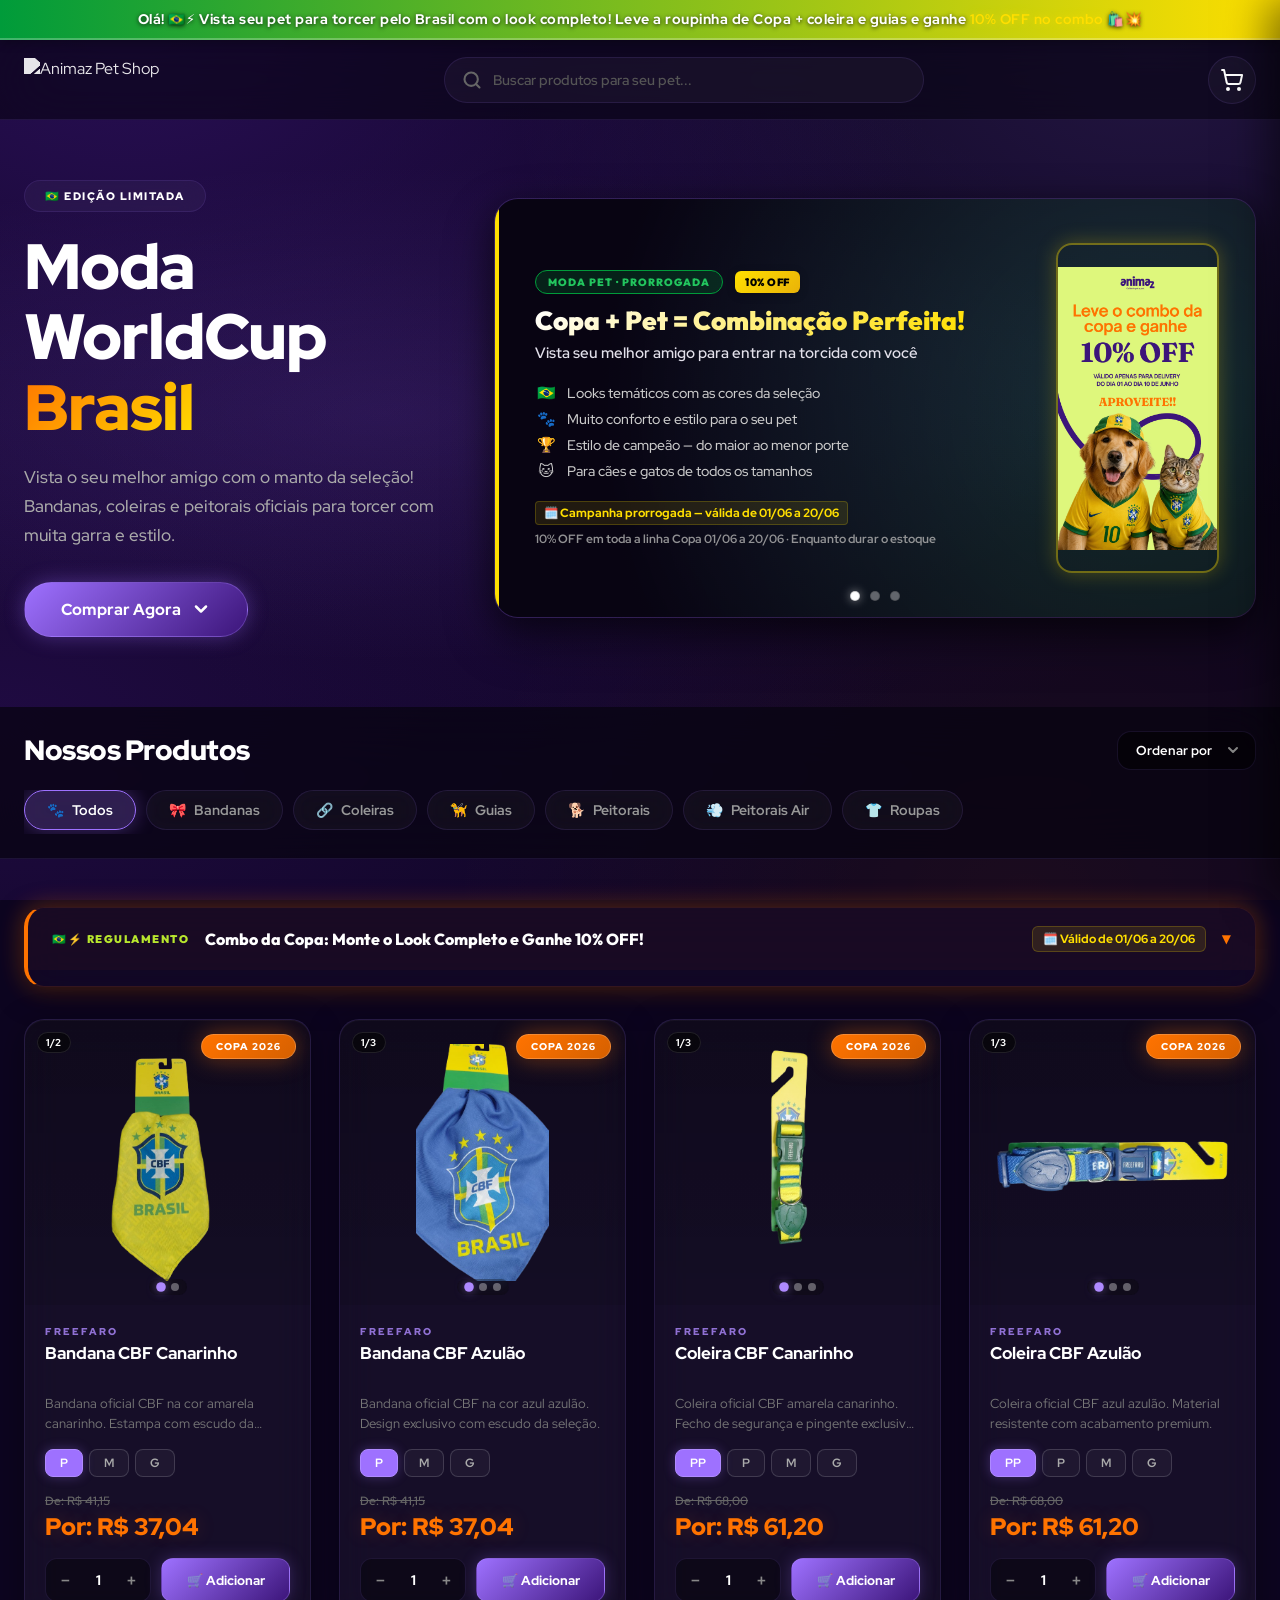
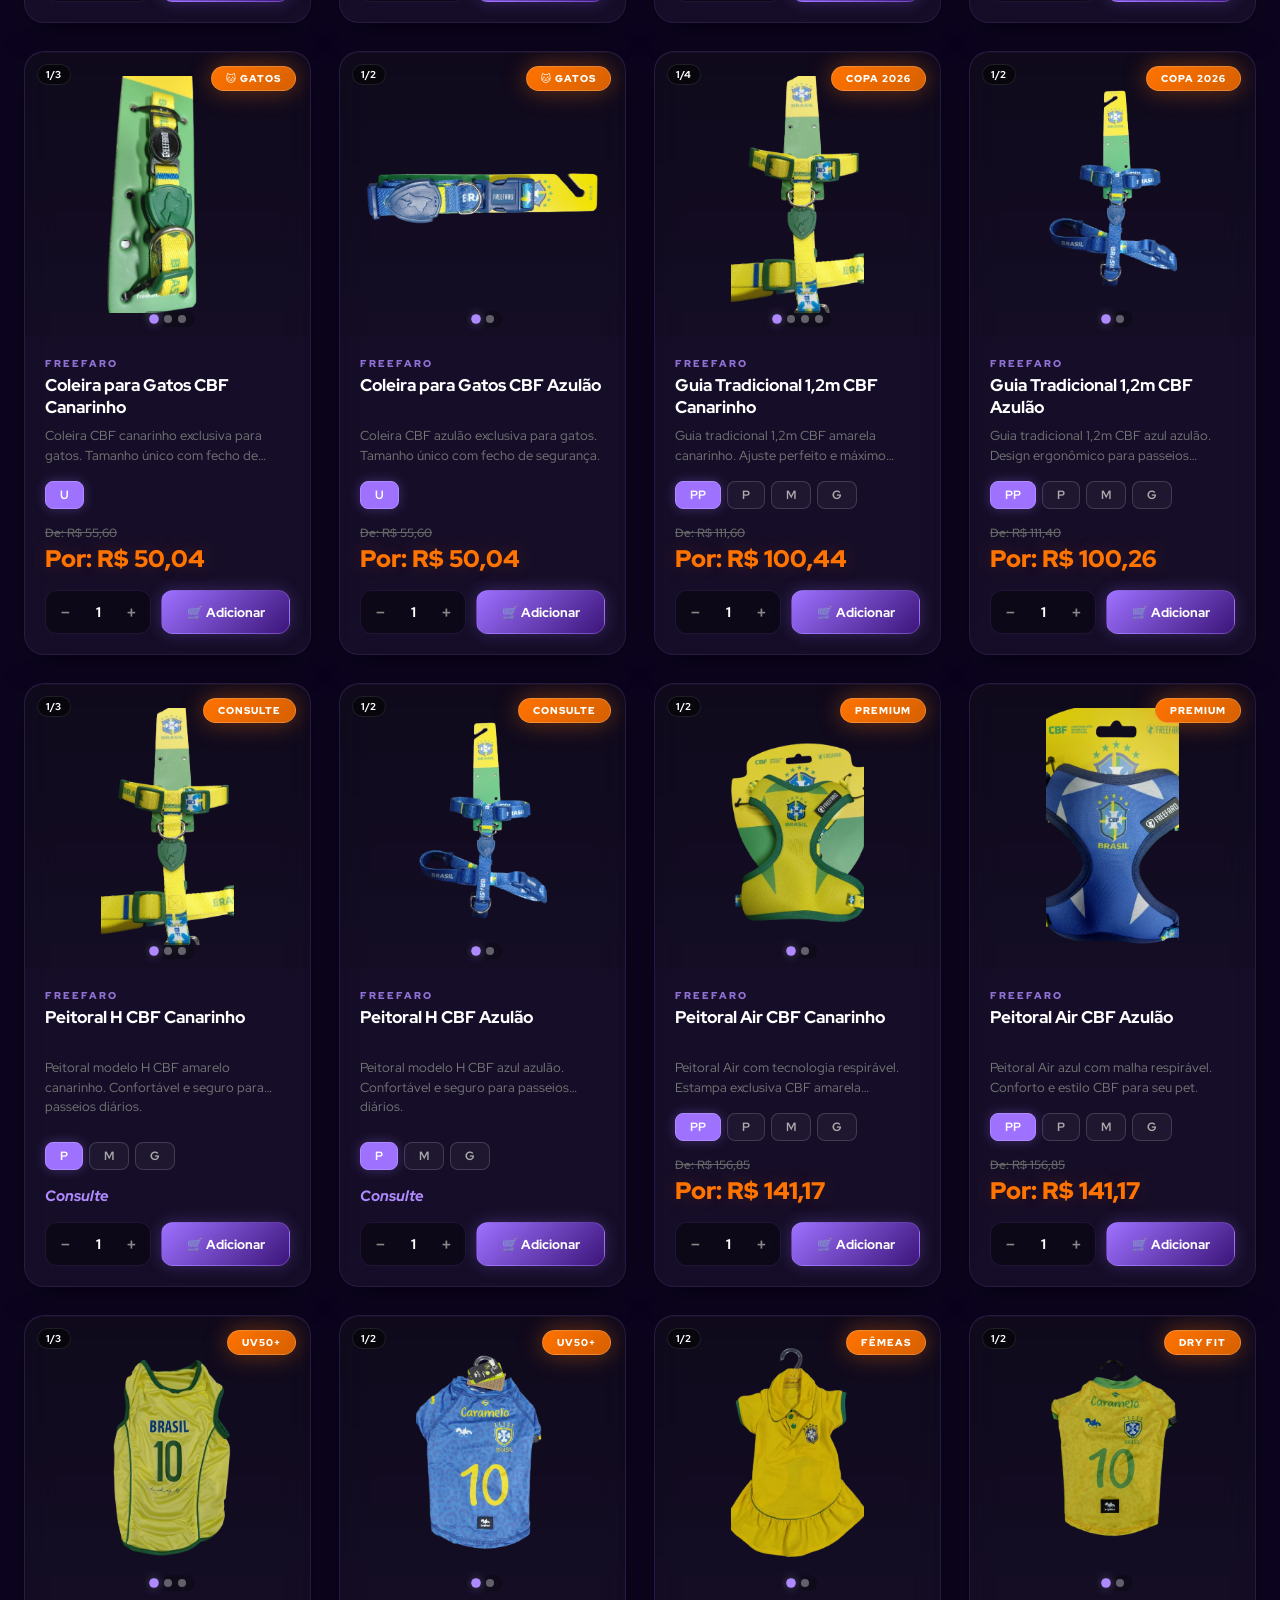
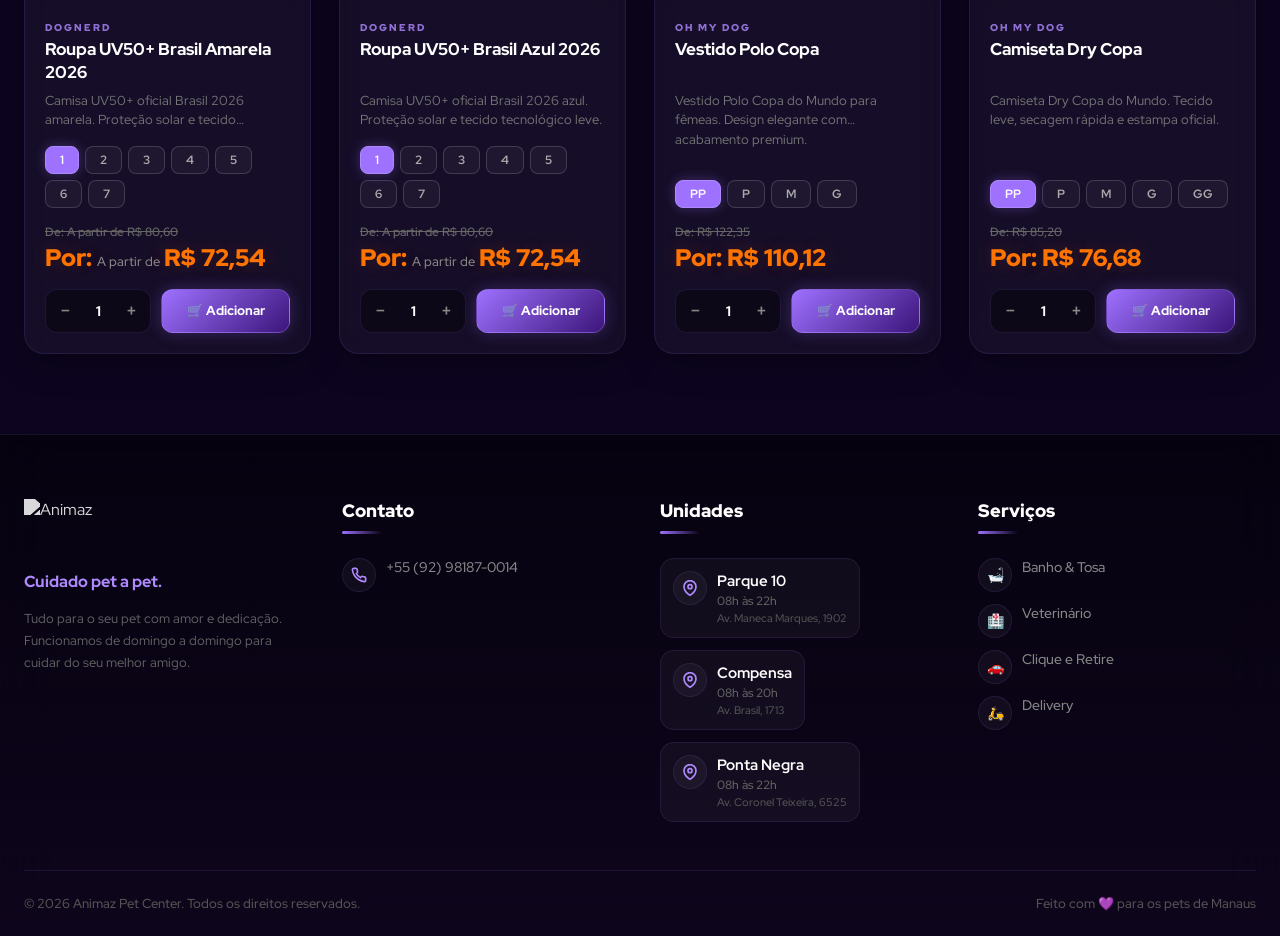
==== commit f1db7930: "feat: turn Copa campaign details into a sleek collapsible accordion component" ====
--- a/index.html
+++ b/index.html
@@ -177,46 +177,53 @@
         </div>
 
         <div class="products-section">
-            <!-- ===== PREMIUM COPA DETAIL SECTION ===== -->
-            <div class="promo-box campaign-details-card animate-in">
-                <div class="promo-box-header">
-                    <span class="promo-box-badge">🇧🇷⚡ REGULAMENTO DA CAMPANHA DE COPA</span>
-                    <span class="promo-box-date">🗓️ Válido de 01 a 10 de junho</span>
-                </div>
-                <div class="promo-box-content-grid">
-                    <div class="campaign-info-visual">
-                        <img src="assets/banners/banner-combo.png" alt="Look Completo Copa" class="campaign-visual-img">
-                    </div>
-                    <div class="campaign-info-text">
-                        <h3 class="campaign-headline">Leve o combo da copa e ganhe 10% OFF!</h3>
-                        <p class="campaign-paragraph">Vista seu pet para torcer pelo Brasil com o look completo de campeão! Comprando o combo promocional, você ganha <strong>10% de desconto adicional</strong> sobre o valor total do pedido.</p>
-                        
-                        <div class="campaign-steps">
-                            <div class="campaign-step-item">
-                                <span class="step-num">1</span>
-                                <div class="step-details">
-                                    <h4>Selecione a roupinha</h4>
-                                    <p>Escolha a roupinha oficial UV50+ Brasil (Azul ou Amarela) no tamanho adequado do seu pet.</p>
-                                </div>
-                            </div>
-                            <div class="campaign-step-item">
-                                <span class="step-num">2</span>
-                                <div class="step-details">
-                                    <h4>Adicione guia e coleira</h4>
-                                    <p>Combine com guias e coleiras oficiais da seleção brasileira para completar o visual.</p>
-                                </div>
-                            </div>
-                            <div class="campaign-step-item">
-                                <span class="step-num">3</span>
-                                <div class="step-details">
-                                    <h4>Ganhe 10% OFF no Combo</h4>
-                                    <p>O desconto promocional de 10% é aplicado diretamente no total do seu carrinho! 🛍️💥</p>
-                                </div>
-                            </div>
+            <!-- ===== PREMIUM COPA DETAIL SECTION (COLLAPSIBLE) ===== -->
+            <div class="promo-box campaign-details-card animate-in" id="campaign-regulations">
+                <button class="regulation-toggle-btn" onclick="toggleRegulations()" aria-expanded="false" aria-controls="regulation-content">
+                    <div class="toggle-title-area">
+                        <span class="promo-box-badge">🇧🇷⚡ REGULAMENTO</span>
+                        <h3 class="campaign-headline-compact">Combo da Copa: Monte o Look Completo e Ganhe 10% OFF!</h3>
+                    </div>
+                    <div class="toggle-action-area">
+                        <span class="promo-box-date">🗓️ Válido de 01/06 a 20/06</span>
+                        <span class="toggle-icon">▼</span>
+                    </div>
+                </button>
+                <div class="regulation-content-collapsible" id="regulation-content">
+                    <div class="promo-box-content-grid">
+                        <div class="campaign-info-visual">
+                            <img src="assets/banners/banner-combo.png" alt="Look Completo Copa" class="campaign-visual-img">
                         </div>
-
-                        <div class="campaign-footer-notice">
-                            <p>💚 <strong>Seu pet entra em campo com estilo de campeão da cabeça às patas!</strong> 💙 Válido para compras e delivery de 01 a 10 de junho.</p>
+                        <div class="campaign-info-text">
+                            <p class="campaign-paragraph">Vista seu pet para torcer pelo Brasil com o look completo de campeão! Comprando o combo promocional, você ganha <strong>10% de desconto adicional</strong> sobre o valor total do pedido.</p>
+                            
+                            <div class="campaign-steps-horizontal">
+                                <div class="campaign-step-item-horizontal">
+                                    <span class="step-num">1</span>
+                                    <div class="step-details">
+                                        <h4>Selecione a roupinha</h4>
+                                        <p>Escolha a roupinha oficial UV50+ Brasil (Azul ou Amarela) no tamanho adequado do seu pet.</p>
+                                    </div>
+                                </div>
+                                <div class="campaign-step-item-horizontal">
+                                    <span class="step-num">2</span>
+                                    <div class="step-details">
+                                        <h4>Adicione guia e coleira</h4>
+                                        <p>Combine com guias e coleiras oficiais da seleção brasileira para completar o visual.</p>
+                                    </div>
+                                </div>
+                                <div class="campaign-step-item-horizontal">
+                                    <span class="step-num">3</span>
+                                    <div class="step-details">
+                                        <h4>Ganhe 10% OFF no Combo</h4>
+                                        <p>O desconto promocional de 10% é aplicado diretamente no total do seu carrinho! 🛍️💥</p>
+                                    </div>
+                                </div>
+                            </div>
+
+                            <div class="campaign-footer-notice">
+                                <p>💚 <strong>Seu pet entra em campo com estilo de campeão da cabeça às patas!</strong> 💙 Válido para compras e delivery de 01 a 20 de junho.</p>
+                            </div>
                         </div>
                     </div>
                 </div>
--- a/css/styles.css
+++ b/css/styles.css
@@ -322,12 +322,13 @@
 
 /* Hero Carousel */
 .hero-carousel-wrapper {
-    flex: 1.5;
+    flex: 1.8;
     position: relative;
     border-radius: var(--radius-2xl);
     overflow: hidden;
-    aspect-ratio: 1170 / 300; /* slightly taller for better image framing */
-    max-width: 840px;
+    aspect-ratio: 16 / 7.5;
+    min-height: 420px; /* guarantees sufficient height for copy and list on all viewports */
+    max-width: 960px; /* larger width to match scale increase */
     border: 1px solid var(--border-glass);
     box-shadow: var(--shadow-glass), 0 20px 50px rgba(0,0,0,0.4);
     background: var(--bg-glass);
@@ -1695,7 +1696,7 @@
     align-items: center;
     width: 100%;
     height: 100%;
-    padding: 8px 30px;
+    padding: 16px 36px;
     pointer-events: auto;
     transition: background 0.5s ease;
 }
@@ -1705,7 +1706,7 @@
     flex-direction: row;
     align-items: center;
     justify-content: space-between;
-    gap: 24px;
+    gap: 32px;
     max-width: 950px;
     width: 100%;
     height: 100%;
@@ -1717,23 +1718,23 @@
     flex-direction: column;
     justify-content: center;
     align-items: flex-start;
-    gap: 4px;
+    gap: 6px;
     text-align: left;
 }
 
 .banner-promo-header-row {
     display: flex;
     align-items: center;
-    gap: 10px;
+    gap: 12px;
     flex-wrap: wrap;
-    margin-bottom: 2px;
+    margin-bottom: 4px;
 }
 
 .banner-promo-tag {
     font-family: 'Outfit', sans-serif;
-    font-size: 9px;
+    font-size: 10.5px;
     font-weight: 900;
-    padding: 3px 10px;
+    padding: 4px 12px;
     border-radius: var(--radius-full);
     text-transform: uppercase;
     letter-spacing: 1px;
@@ -1741,9 +1742,9 @@
 
 .banner-promo-badge {
     font-family: 'Outfit', sans-serif;
-    font-size: 9px;
+    font-size: 10.5px;
     font-weight: 950;
-    padding: 3px 8px;
+    padding: 4px 10px;
     border-radius: 6px;
     text-transform: uppercase;
     letter-spacing: 0.5px;
@@ -1752,7 +1753,7 @@
 
 .banner-promo-title {
     font-family: 'Outfit', sans-serif;
-    font-size: clamp(16px, 3.2vw, 21px);
+    font-size: clamp(18px, 3.2vw, 26px);
     font-weight: 900;
     color: #fff;
     line-height: 1.15;
@@ -1760,59 +1761,59 @@
 }
 
 .banner-promo-subtitle {
-    font-size: 12.5px;
+    font-size: 14.5px;
     font-weight: 600;
     color: #e2e0ea;
     line-height: 1.3;
-    margin-bottom: 4px;
+    margin-bottom: 8px;
 }
 
 .banner-promo-list {
     display: flex;
     flex-direction: column;
-    gap: 4px;
-    margin: 4px 0 6px 0;
+    gap: 6px;
+    margin: 6px 0 10px 0;
     padding-left: 0;
     list-style: none;
 }
 
 .banner-promo-list li {
-    font-size: 11.5px;
+    font-size: 13.5px;
     font-weight: 500;
     color: #ccc;
     display: flex;
     align-items: center;
-    gap: 8px;
+    gap: 10px;
 }
 
 .banner-promo-list li span {
-    font-size: 13px;
+    font-size: 15px;
     display: inline-flex;
     align-items: center;
     justify-content: center;
-    width: 18px;
+    width: 22px;
 }
 
 .banner-promo-footer {
     display: flex;
     flex-direction: column;
-    gap: 4px;
+    gap: 6px;
     align-items: flex-start;
-    margin-top: 2px;
+    margin-top: 4px;
 }
 
 .banner-promo-date {
-    font-size: 10px;
+    font-size: 11.5px;
     font-weight: 800;
     color: #FFDF00;
     background: rgba(255, 223, 0, 0.1);
-    padding: 2px 6px;
+    padding: 3px 8px;
     border-radius: 4px;
     border: 1px solid rgba(255, 223, 0, 0.2);
 }
 
 .banner-promo-note {
-    font-size: 10px;
+    font-size: 11.5px;
     font-weight: 700;
     color: #aaa;
     opacity: 0.85;
@@ -1828,7 +1829,8 @@
 }
 
 .banner-promo-img {
-    height: 95%; /* Fits container height with small margins */
+    height: 90%;
+    max-height: 330px; /* prevent image from getting too large and causing text cutting */
     width: auto;
     object-fit: contain;
     border-radius: var(--radius-lg);
@@ -2047,6 +2049,11 @@
     .hero {
         margin-top: 104px;
     }
+    .hero-carousel-wrapper {
+        min-height: 250px; /* shorter min-height on mobile since bullet lists are hidden */
+        aspect-ratio: 16 / 9;
+    }
+    
     .categories-bar {
         top: 104px;
     }
@@ -2127,9 +2134,10 @@
     background-color: #D4EE5E !important;
 }
 
-/* --- Detailed Campaign Section grid styles --- */
+/* --- Collapsible Campaign Regulations styling --- */
 .campaign-details-card {
-    padding: 32px !important;
+    padding: 0 !important; /* Remove card padding to allow toggle btn to be full-width */
+    overflow: hidden;
     border-left: 4px solid var(--accent-orange) !important;
     border-right: 1px solid rgba(255, 115, 0, 0.15) !important;
     border-top: 1px solid rgba(255, 115, 0, 0.15) !important;
@@ -2137,12 +2145,96 @@
     box-shadow: var(--shadow-glass), var(--shadow-glow-orange) !important;
 }
 
+.regulation-toggle-btn {
+    width: 100%;
+    display: flex;
+    justify-content: space-between;
+    align-items: center;
+    padding: 18px 24px;
+    background: rgba(255, 115, 0, 0.03);
+    border: none;
+    outline: none;
+    cursor: pointer;
+    transition: background 0.3s ease;
+    text-align: left;
+}
+
+.regulation-toggle-btn:hover {
+    background: rgba(255, 115, 0, 0.08);
+}
+
+.toggle-title-area {
+    display: flex;
+    align-items: center;
+    gap: 16px;
+    flex-wrap: wrap;
+}
+
+.campaign-headline-compact {
+    font-family: 'Outfit', sans-serif;
+    font-size: 16px;
+    font-weight: 800;
+    color: #fff;
+    margin: 0;
+}
+
+.toggle-action-area {
+    display: flex;
+    align-items: center;
+    gap: 16px;
+}
+
+.toggle-icon {
+    font-size: 12px;
+    color: var(--accent-orange);
+    transition: transform 0.3s ease;
+}
+
+.regulation-toggle-btn[aria-expanded="true"] .toggle-icon {
+    transform: rotate(180deg);
+}
+
+.regulation-content-collapsible {
+    max-height: 0;
+    opacity: 0;
+    overflow: hidden;
+    transition: max-height 0.4s cubic-bezier(0.16, 1, 0.3, 1), opacity 0.4s ease, padding 0.4s ease;
+    padding: 0 24px;
+}
+
+.regulation-content-collapsible.active {
+    max-height: 1000px;
+    opacity: 1;
+    padding: 24px;
+    border-top: 1px solid rgba(255, 255, 255, 0.06);
+}
+
+.campaign-steps-horizontal {
+    display: grid;
+    grid-template-columns: repeat(3, 1fr);
+    gap: 20px;
+    margin: 16px 0;
+}
+
+.campaign-step-item-horizontal {
+    display: flex;
+    flex-direction: column;
+    gap: 10px;
+    background: rgba(255, 255, 255, 0.02);
+    padding: 16px;
+    border-radius: 12px;
+    border: 1px solid rgba(255, 255, 255, 0.04);
+}
+
+.campaign-step-item-horizontal .step-num {
+    align-self: flex-start;
+}
+
 .promo-box-content-grid {
     display: grid;
-    grid-template-columns: 260px 1fr;
-    gap: 36px;
+    grid-template-columns: 200px 1fr;
+    gap: 24px;
     align-items: start;
-    margin-top: 8px;
 }
 
 .campaign-info-visual {
@@ -2169,24 +2261,12 @@
 .campaign-info-text {
     display: flex;
     flex-direction: column;
-    gap: 16px;
-}
-
-.campaign-headline {
-    font-family: 'Outfit', sans-serif;
-    font-size: 26px;
-    font-weight: 900;
-    color: #fff;
-    letter-spacing: -0.5px;
-    background: linear-gradient(135deg, #FF7300, #FFDF00);
-    -webkit-background-clip: text;
-    -webkit-text-fill-color: transparent;
-    background-clip: text;
+    gap: 12px;
 }
 
 .campaign-paragraph {
-    font-size: 15px;
-    line-height: 1.7;
+    font-size: 14px;
+    line-height: 1.6;
     color: #bbb;
 }
 
@@ -2194,95 +2274,80 @@
     color: var(--accent-orange);
 }
 
-.campaign-steps {
-    display: flex;
-    flex-direction: column;
-    gap: 20px;
-    margin: 10px 0;
-}
-
-.campaign-step-item {
-    display: flex;
-    gap: 16px;
-    align-items: flex-start;
-}
-
 .step-num {
-    width: 32px;
-    height: 32px;
+    width: 30px;
+    height: 30px;
     border-radius: 50%;
     background: linear-gradient(135deg, var(--accent-orange), #FFDF00);
     color: #000;
+    font-size: 13px;
+    font-weight: 900;
+    display: flex;
+    align-items: center;
+    justify-content: center;
+    flex-shrink: 0;
+    box-shadow: 0 0 8px rgba(255, 115, 0, 0.4);
+}
+
+.step-details h4 {
     font-size: 14px;
-    font-weight: 900;
-    display: flex;
-    align-items: center;
-    justify-content: center;
-    flex-shrink: 0;
-    box-shadow: 0 0 10px rgba(255, 115, 0, 0.4);
-}
-
-.step-details h4 {
-    font-size: 15px;
     font-weight: 800;
     color: #fff;
-    margin-bottom: 4px;
+    margin-bottom: 2px;
 }
 
 .step-details p {
-    font-size: 13.5px;
+    font-size: 12px;
     color: #888;
-    line-height: 1.5;
+    line-height: 1.4;
 }
 
 .campaign-footer-notice {
-    padding: 16px;
+    padding: 12px;
     background: rgba(255, 115, 0, 0.05);
     border-left: 3px solid var(--accent-orange);
     border-radius: 0 12px 12px 0;
-    margin-top: 10px;
+    margin-top: 4px;
 }
 
 .campaign-footer-notice p {
-    font-size: 13.5px;
+    font-size: 12px;
     color: #ccc;
-    line-height: 1.5;
+    line-height: 1.4;
 }
 
 @media (max-width: 768px) {
     .promo-box-content-grid {
         grid-template-columns: 1fr;
-        gap: 24px;
+        gap: 20px;
     }
     .campaign-info-visual {
-        max-width: 220px;
+        max-width: 180px;
         margin: 0 auto;
-    }
-    .campaign-headline {
-        font-size: 20px;
-        text-align: center;
     }
     .campaign-paragraph {
         text-align: center;
-        font-size: 13.5px;
-    }
-    .campaign-step-item {
+        font-size: 13px;
+    }
+    .campaign-steps-horizontal {
+        grid-template-columns: 1fr;
         gap: 12px;
     }
-    .step-num {
-        width: 28px;
-        height: 28px;
-        font-size: 12px;
-    }
-    .step-details h4 {
+    .toggle-title-area {
+        gap: 8px;
+    }
+    .campaign-headline-compact {
         font-size: 14px;
     }
-    .step-details p {
-        font-size: 12.5px;
-    }
-    .campaign-details-card {
-        padding: 20px !important;
-    }
-}
-
-
+    .toggle-action-area {
+        gap: 8px;
+    }
+    .regulation-toggle-btn {
+        padding: 14px 16px;
+    }
+    .regulation-content-collapsible.active {
+        padding: 16px;
+    }
+}
+
+
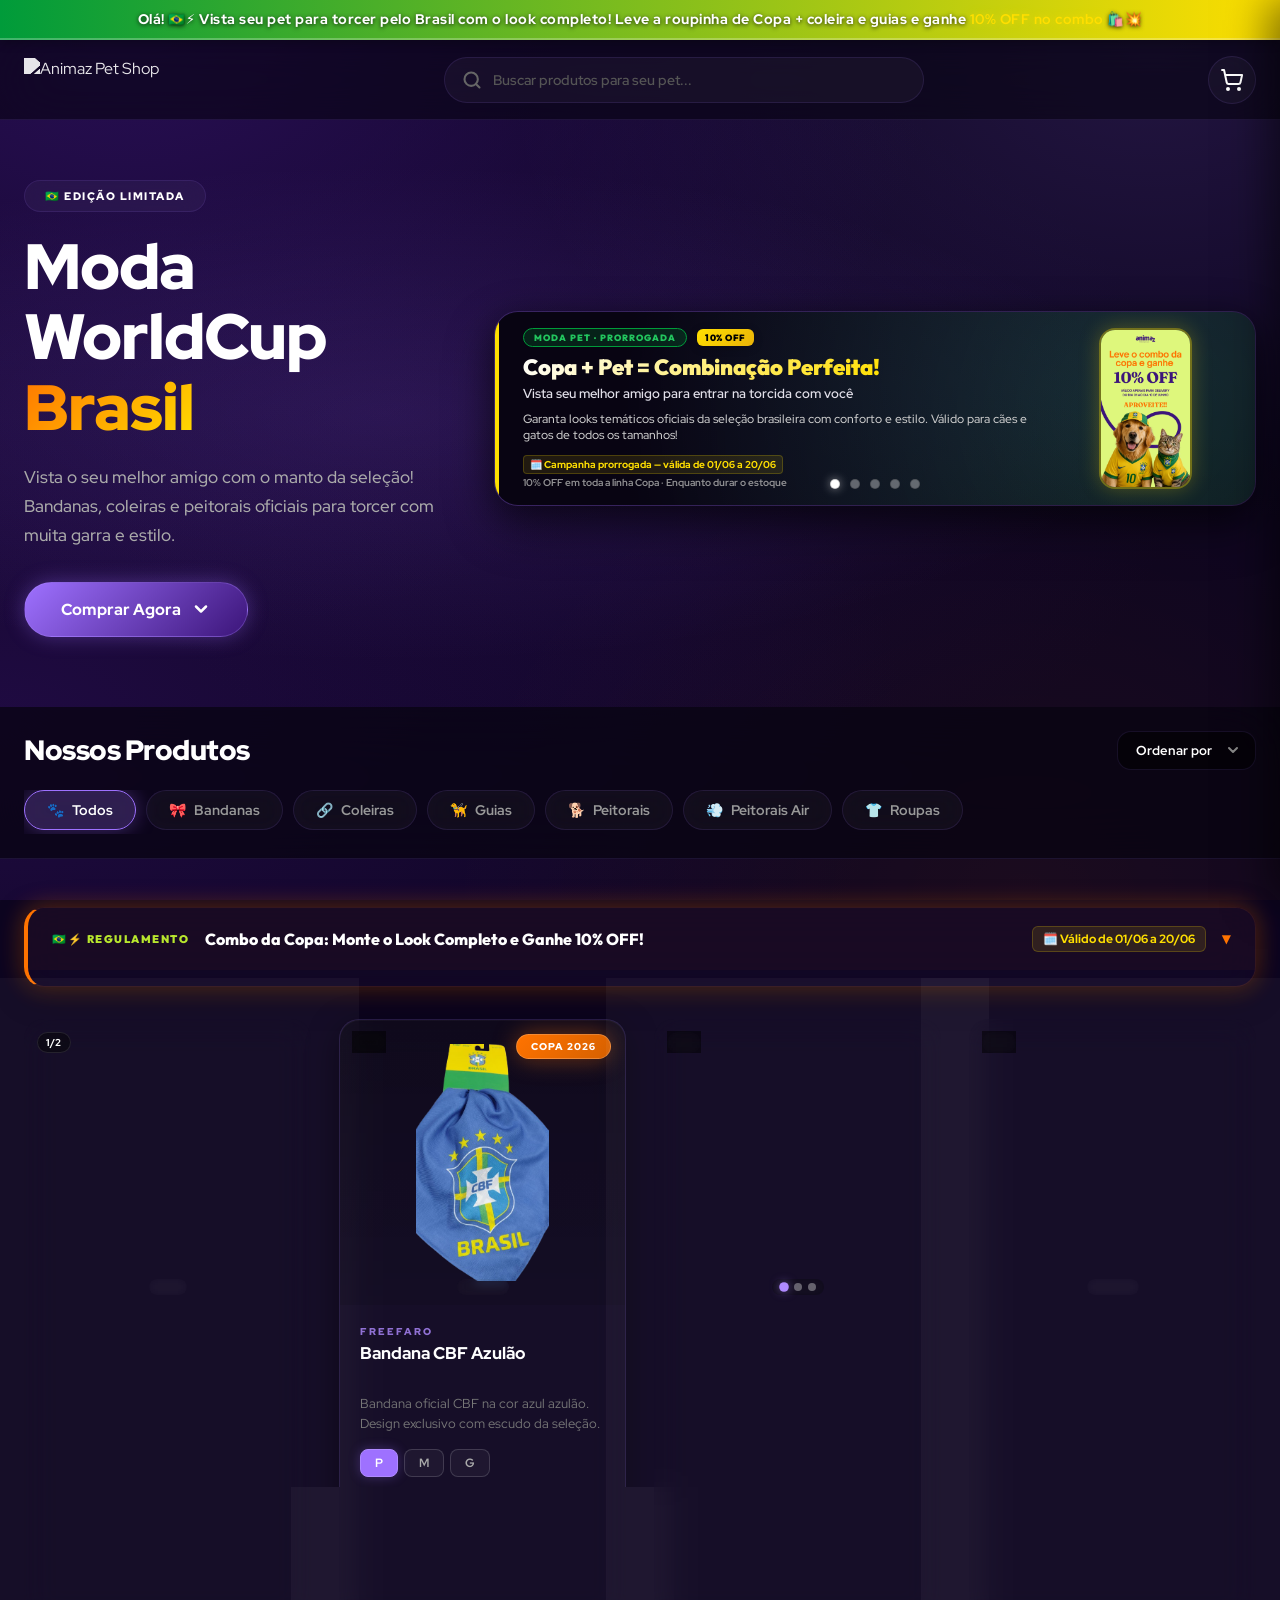
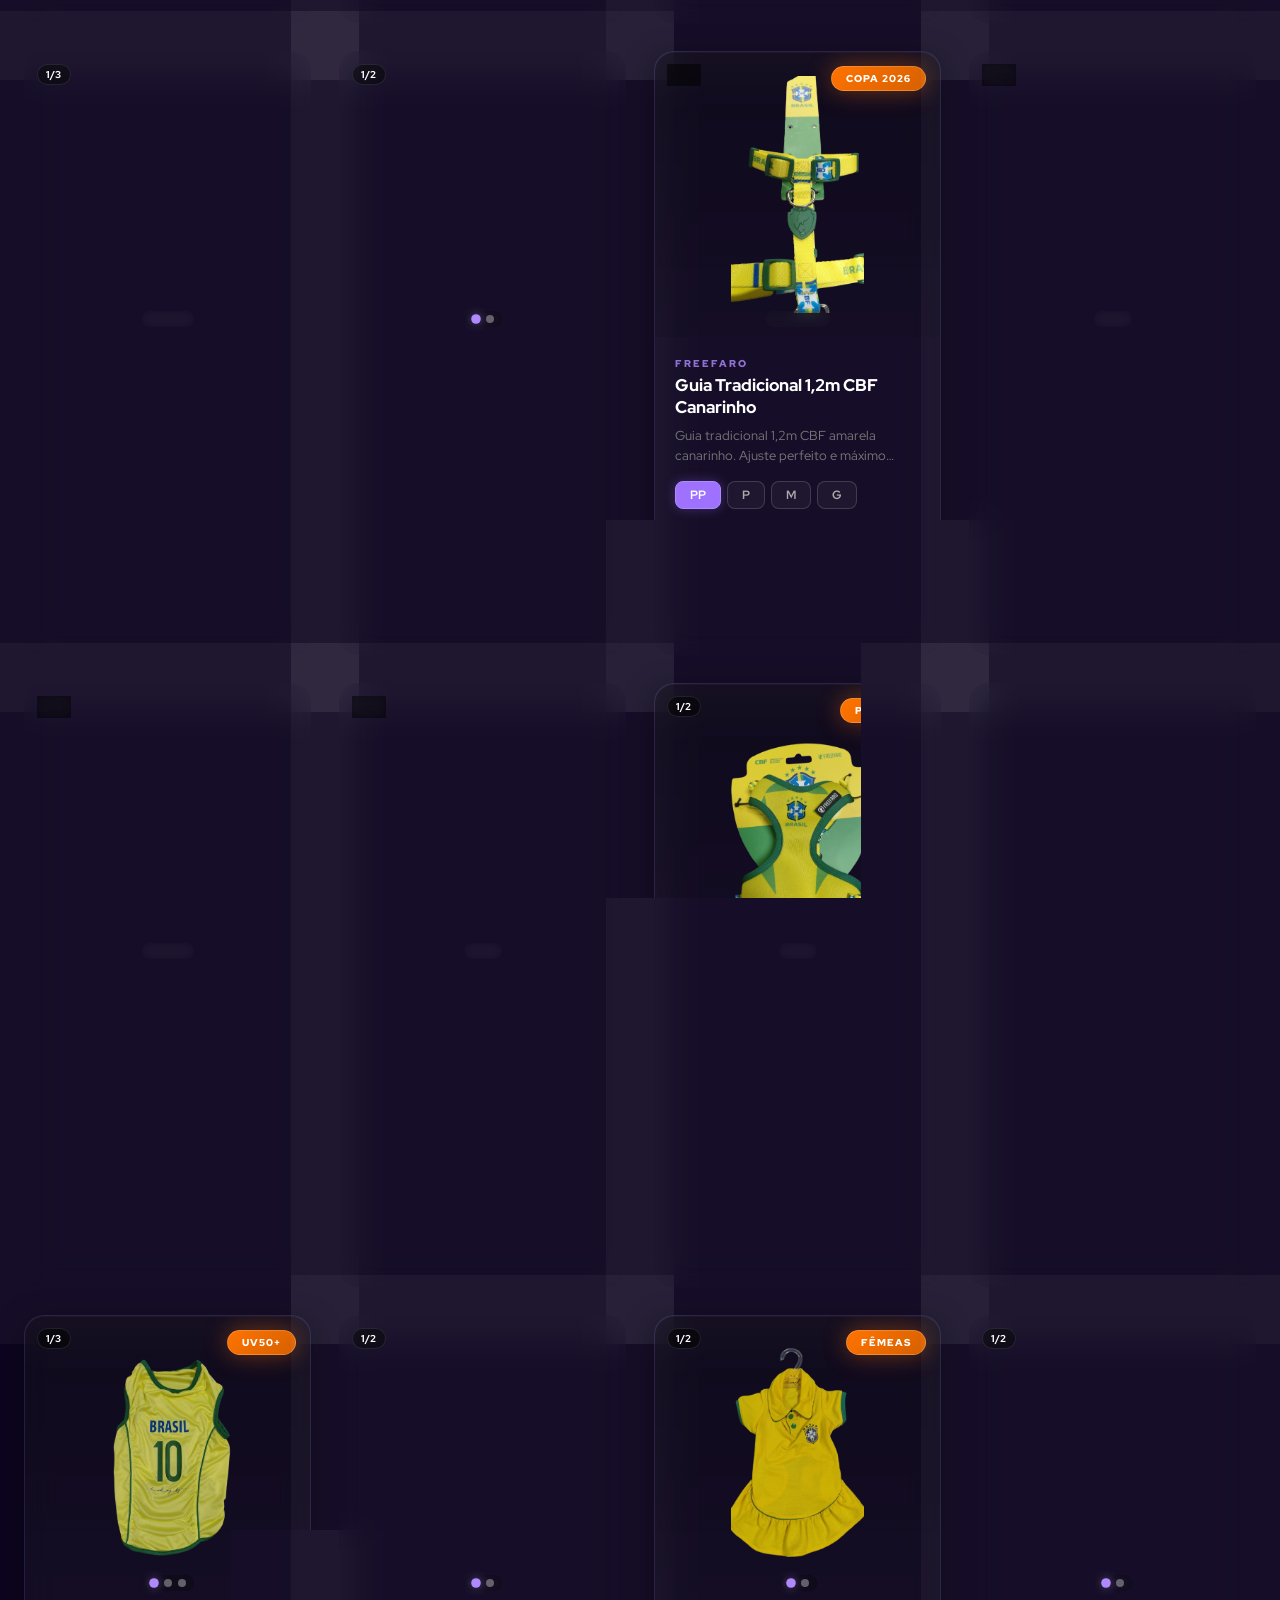
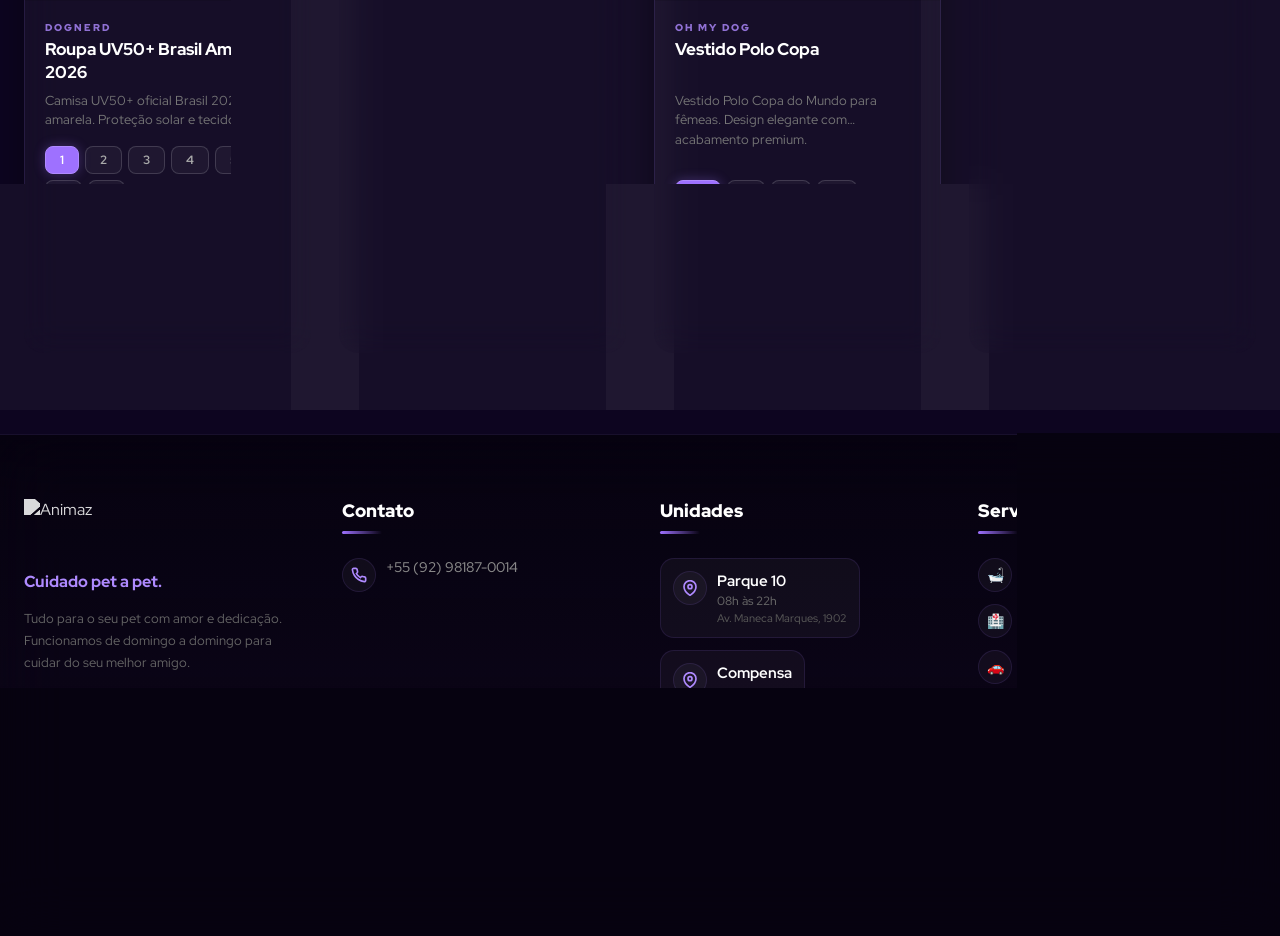
==== commit e0de4101: "style: restore banner aspect ratio to 1170/300 and simplify copy to prevent overflow" ====
--- a/index.html
+++ b/index.html
@@ -73,15 +73,10 @@
                                 </div>
                                 <h3 class="banner-promo-title title-copa">Copa + Pet = Combinação Perfeita!</h3>
                                 <p class="banner-promo-subtitle">Vista seu melhor amigo para entrar na torcida com você</p>
-                                <ul class="banner-promo-list">
-                                    <li><span>🇧🇷</span> Looks temáticos com as cores da seleção</li>
-                                    <li><span>🐾</span> Muito conforto e estilo para o seu pet</li>
-                                    <li><span>🏆</span> Estilo de campeão — do maior ao menor porte</li>
-                                    <li><span>🐱</span> Para cães e gatos de todos os tamanhos</li>
-                                </ul>
+                                <p class="banner-promo-desc">Garanta looks temáticos oficiais da seleção brasileira com conforto e estilo. Válido para cães e gatos de todos os tamanhos!</p>
                                 <div class="banner-promo-footer">
                                     <span class="banner-promo-date">🗓️ Campanha prorrogada — válida de 01/06 a 20/06</span>
-                                    <span class="banner-promo-note">10% OFF em toda a linha Copa 01/06 a 20/06 · Enquanto durar o estoque</span>
+                                    <span class="banner-promo-note">10% OFF em toda a linha Copa · Enquanto durar o estoque</span>
                                 </div>
                             </div>
                             <div class="banner-promo-img-wrapper">
@@ -99,16 +94,11 @@
                                     <span class="banner-promo-badge badge-arraial">10% OFF</span>
                                 </div>
                                 <h3 class="banner-promo-title title-arraial">Arraial do Pet!</h3>
-                                <p class="banner-promo-subtitle">Seu dog merece entrar na festa — roupinhas juninas chegaram na Animaz! 🎉</p>
-                                <ul class="banner-promo-list">
-                                    <li><span>🔥</span> Vestidos e roupinhas caipiras temáticas</li>
-                                    <li><span>🌽</span> Tecido confortável e flexível para se divertir</li>
-                                    <li><span>🎀</span> Detalhes artesanais de alta costura pet</li>
-                                    <li><span>🐶</span> Tamanhos especiais para todas as raças</li>
-                                </ul>
+                                <p class="banner-promo-subtitle">Seu dog merece entrar na quadrilha junina 🎉</p>
+                                <p class="banner-promo-desc">Lindos vestidos e roupinhas caipiras temáticas chegaram na Animaz! Conforto e caimento perfeito.</p>
                                 <div class="banner-promo-footer">
                                     <span class="banner-promo-date">🗓️ Válida de 01/06 a 30/06</span>
-                                    <span class="banner-promo-note">Estoque limitado — garanta já o look caipira!</span>
+                                    <span class="banner-promo-note">Estoque limitado — garanta já o visual junino!</span>
                                 </div>
                             </div>
                             <div class="banner-promo-img-wrapper">
@@ -127,15 +117,10 @@
                                 </div>
                                 <h3 class="banner-promo-title title-frete">Frete Grátis!</h3>
                                 <p class="banner-promo-subtitle">Compras acima de R$ 250,00 com entrega completamente gratuita 🛍️</p>
-                                <ul class="banner-promo-list">
-                                    <li><span>🚚</span> Frete 100% gratuito — sem condições ocultas</li>
-                                    <li><span>🍖</span> Válido para rações de todas as marcas e tamanhos</li>
-                                    <li><span>🧼</span> Acessórios, medicamentos e brinquedos inclusos</li>
-                                    <li><span>⚡</span> Entrega rápida e segura direto na sua porta</li>
-                                </ul>
+                                <p class="banner-promo-desc">Frete 100% gratuito sem condições ocultas. Aproveite para abastecer a ração de todas as marcas!</p>
                                 <div class="banner-promo-footer">
                                     <span class="banner-promo-date">🗓️ Válida de 11/06 a 20/06</span>
-                                    <span class="banner-promo-note">Apenas para entregas na área urbana atendida</span>
+                                    <span class="banner-promo-note">Entrega rápida direto na sua porta</span>
                                 </div>
                             </div>
                             <div class="banner-promo-img-wrapper">
@@ -143,11 +128,19 @@
                             </div>
                         </div>
                     </div>
+
+                    <!-- Slide 4: Banho e Tosa -->
+                    <img src="assets/banners/banner-banho.png" alt="Banho e Tosa" class="banner-slide banner-banho-slide" loading="lazy">
+
+                    <!-- Slide 5: Funcionamento -->
+                    <img src="assets/banners/banner-funcionamento.png" alt="Funcionamento" class="banner-slide banner-func-slide" loading="lazy">
                 </div>
                 <div class="carousel-dots" id="banner-dots">
                     <button class="dot active" data-index="0" aria-label="Banner 1"></button>
                     <button class="dot" data-index="1" aria-label="Banner 2"></button>
                     <button class="dot" data-index="2" aria-label="Banner 3"></button>
+                    <button class="dot" data-index="3" aria-label="Banner 4"></button>
+                    <button class="dot" data-index="4" aria-label="Banner 5"></button>
                 </div>
             </div>
         </div>
--- a/css/styles.css
+++ b/css/styles.css
@@ -326,8 +326,7 @@
     position: relative;
     border-radius: var(--radius-2xl);
     overflow: hidden;
-    aspect-ratio: 16 / 7.5;
-    min-height: 420px; /* guarantees sufficient height for copy and list on all viewports */
+    aspect-ratio: 1170 / 300; /* Original aspect ratio (wide, fits image banners perfectly) */
     max-width: 960px; /* larger width to match scale increase */
     border: 1px solid var(--border-glass);
     box-shadow: var(--shadow-glass), 0 20px 50px rgba(0,0,0,0.4);
@@ -1696,7 +1695,7 @@
     align-items: center;
     width: 100%;
     height: 100%;
-    padding: 16px 36px;
+    padding: 12px 24px;
     pointer-events: auto;
     transition: background 0.5s ease;
 }
@@ -1706,7 +1705,7 @@
     flex-direction: row;
     align-items: center;
     justify-content: space-between;
-    gap: 32px;
+    gap: 24px;
     max-width: 950px;
     width: 100%;
     height: 100%;
@@ -1718,23 +1717,23 @@
     flex-direction: column;
     justify-content: center;
     align-items: flex-start;
-    gap: 6px;
+    gap: 4px;
     text-align: left;
 }
 
 .banner-promo-header-row {
     display: flex;
     align-items: center;
-    gap: 12px;
+    gap: 10px;
     flex-wrap: wrap;
-    margin-bottom: 4px;
+    margin-bottom: 2px;
 }
 
 .banner-promo-tag {
     font-family: 'Outfit', sans-serif;
-    font-size: 10.5px;
+    font-size: 9px;
     font-weight: 900;
-    padding: 4px 12px;
+    padding: 3px 10px;
     border-radius: var(--radius-full);
     text-transform: uppercase;
     letter-spacing: 1px;
@@ -1742,9 +1741,9 @@
 
 .banner-promo-badge {
     font-family: 'Outfit', sans-serif;
-    font-size: 10.5px;
+    font-size: 9px;
     font-weight: 950;
-    padding: 4px 10px;
+    padding: 3px 8px;
     border-radius: 6px;
     text-transform: uppercase;
     letter-spacing: 0.5px;
@@ -1753,7 +1752,7 @@
 
 .banner-promo-title {
     font-family: 'Outfit', sans-serif;
-    font-size: clamp(18px, 3.2vw, 26px);
+    font-size: clamp(15px, 2.5vw, 22px);
     font-weight: 900;
     color: #fff;
     line-height: 1.15;
@@ -1761,59 +1760,41 @@
 }
 
 .banner-promo-subtitle {
-    font-size: 14.5px;
+    font-size: 12.5px;
     font-weight: 600;
     color: #e2e0ea;
     line-height: 1.3;
-    margin-bottom: 8px;
-}
-
-.banner-promo-list {
+    margin-bottom: 4px;
+}
+
+.banner-promo-desc {
+    font-size: 11.5px;
+    color: #ccc;
+    line-height: 1.4;
+    margin-bottom: 6px;
+    font-weight: 500;
+}
+
+.banner-promo-footer {
     display: flex;
     flex-direction: column;
-    gap: 6px;
-    margin: 6px 0 10px 0;
-    padding-left: 0;
-    list-style: none;
-}
-
-.banner-promo-list li {
-    font-size: 13.5px;
-    font-weight: 500;
-    color: #ccc;
-    display: flex;
-    align-items: center;
-    gap: 10px;
-}
-
-.banner-promo-list li span {
-    font-size: 15px;
-    display: inline-flex;
-    align-items: center;
-    justify-content: center;
-    width: 22px;
-}
-
-.banner-promo-footer {
-    display: flex;
-    flex-direction: column;
-    gap: 6px;
+    gap: 2px;
     align-items: flex-start;
-    margin-top: 4px;
+    margin-top: 2px;
 }
 
 .banner-promo-date {
-    font-size: 11.5px;
+    font-size: 10px;
     font-weight: 800;
     color: #FFDF00;
     background: rgba(255, 223, 0, 0.1);
-    padding: 3px 8px;
+    padding: 2px 6px;
     border-radius: 4px;
     border: 1px solid rgba(255, 223, 0, 0.2);
 }
 
 .banner-promo-note {
-    font-size: 11.5px;
+    font-size: 10px;
     font-weight: 700;
     color: #aaa;
     opacity: 0.85;
@@ -1829,8 +1810,8 @@
 }
 
 .banner-promo-img {
-    height: 90%;
-    max-height: 330px; /* prevent image from getting too large and causing text cutting */
+    height: 95%;
+    max-height: 285px; /* fits original aspect ratio height */
     width: auto;
     object-fit: contain;
     border-radius: var(--radius-lg);
@@ -1916,6 +1897,17 @@
 .banner-promo-slide[data-campaign="frete"] .banner-promo-img {
     border-color: rgba(158, 113, 255, 0.4);
     box-shadow: 0 0 20px rgba(158, 113, 255, 0.25);
+}
+
+/* Image Slide overrides for pre-designed banners */
+.banner-banho-slide {
+    object-fit: contain !important;
+    background-color: #D4EE5E !important; /* matches banner background */
+}
+
+.banner-func-slide {
+    object-fit: contain !important;
+    background-color: #0D0520 !important; /* matches site dark theme */
 }
 
 /* --- Promo Box Component above product grid --- */
@@ -2050,8 +2042,8 @@
         margin-top: 104px;
     }
     .hero-carousel-wrapper {
-        min-height: 250px; /* shorter min-height on mobile since bullet lists are hidden */
-        aspect-ratio: 16 / 9;
+        min-height: 160px; /* fit aspect ratio perfectly on mobile */
+        aspect-ratio: 16 / 5.5; /* wider mobile view to prevent vertical stretching */
     }
     
     .categories-bar {
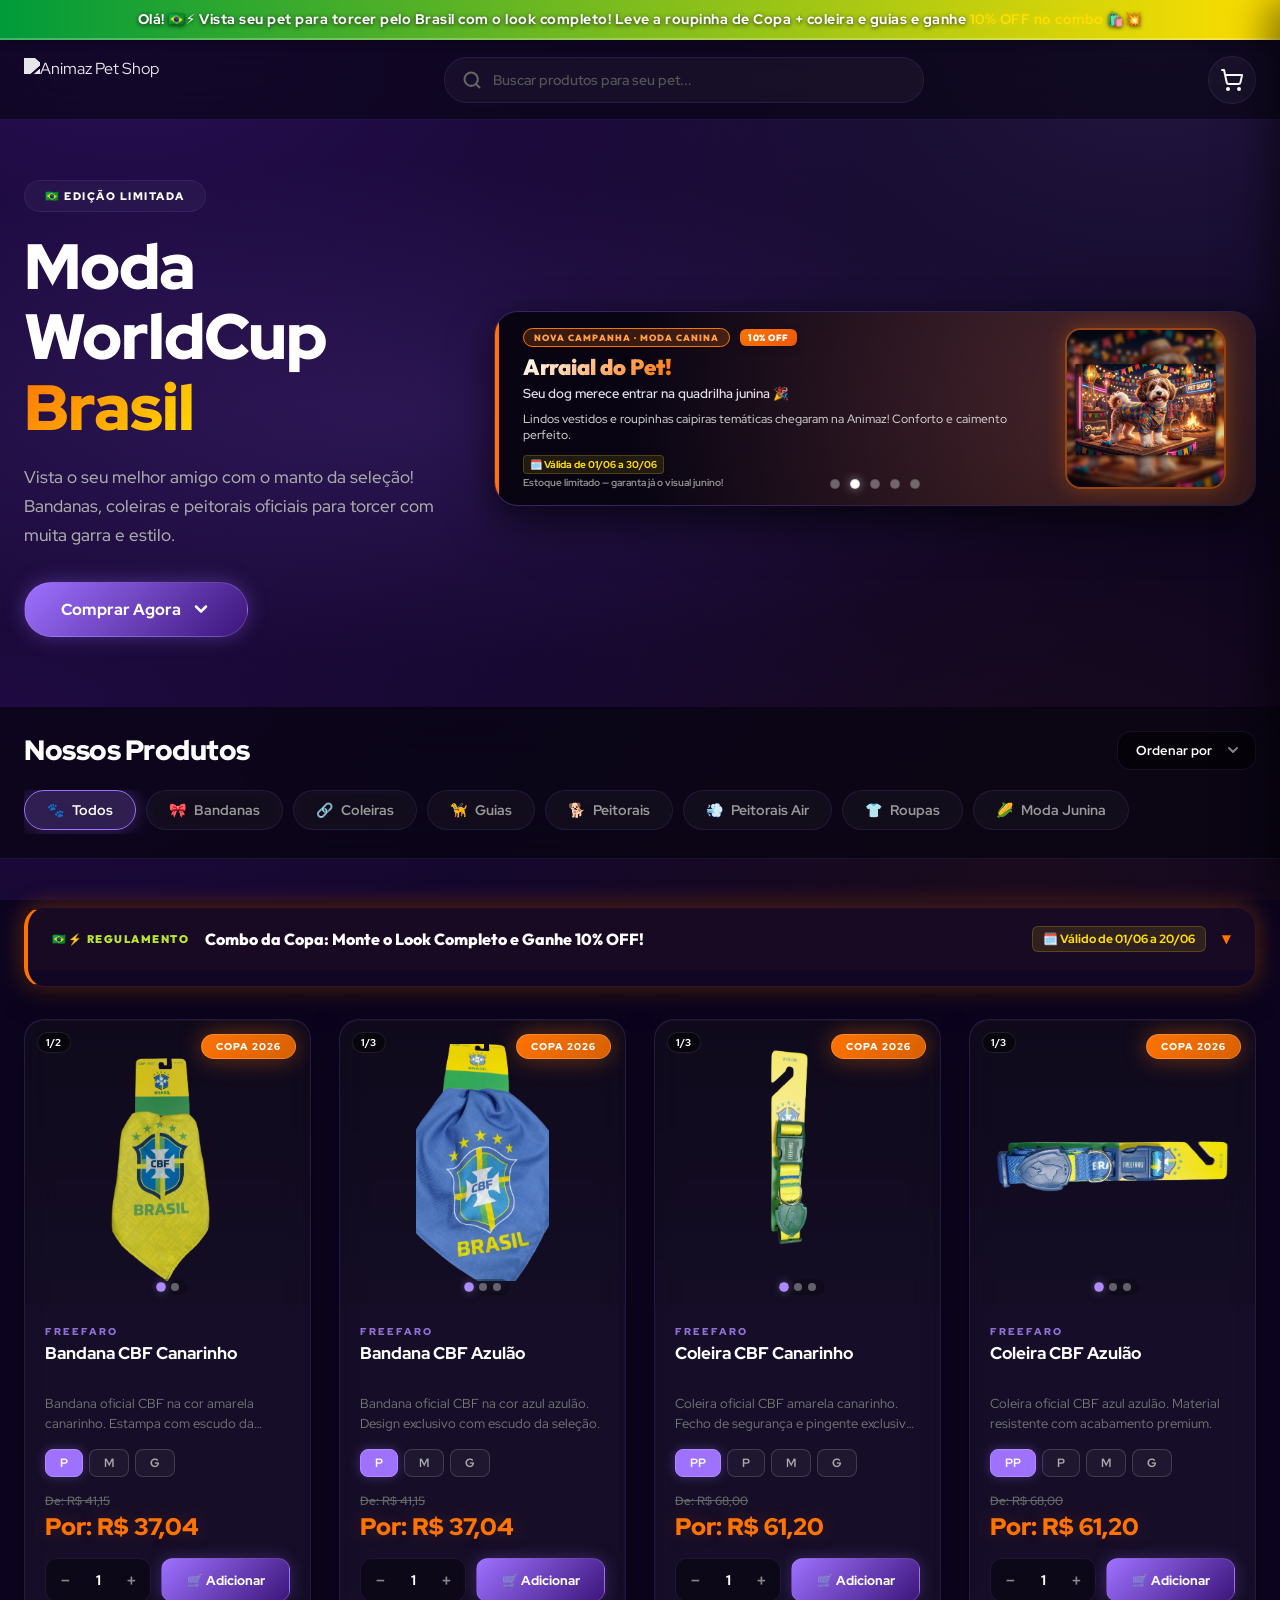
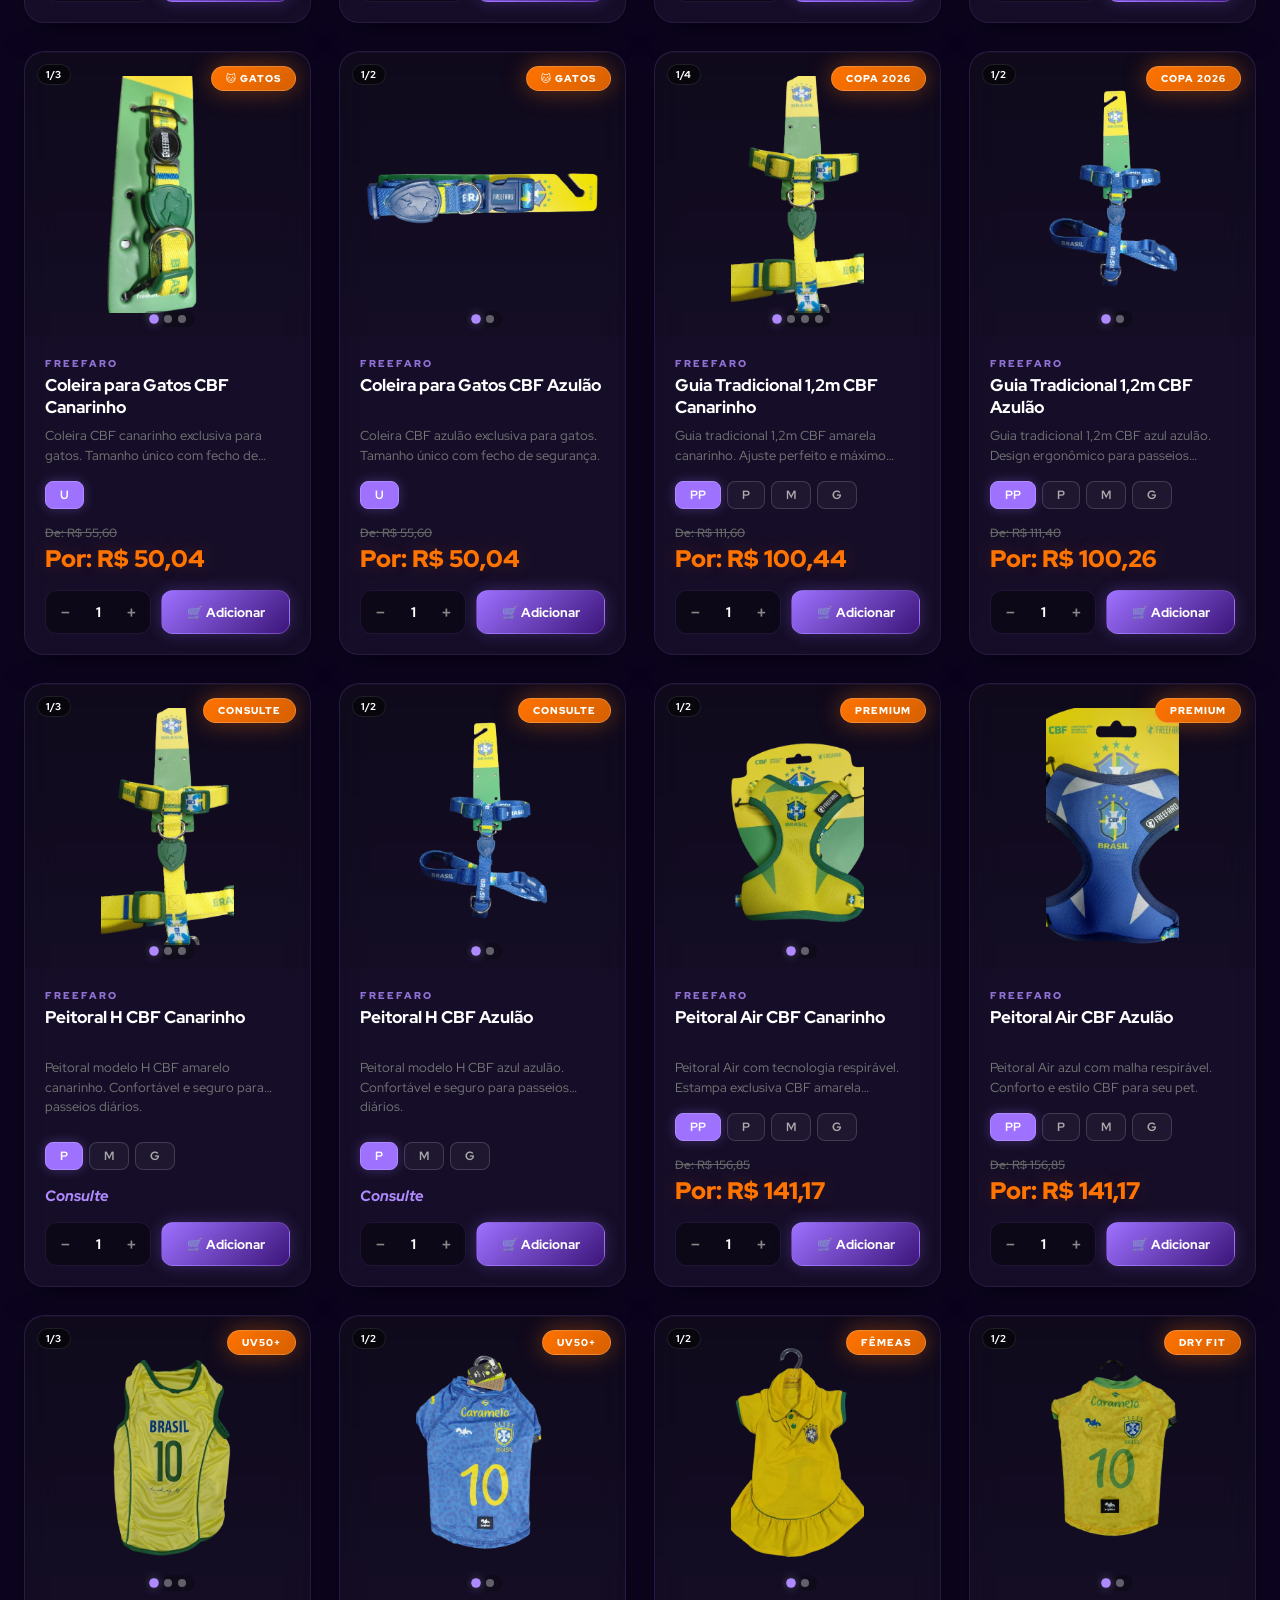
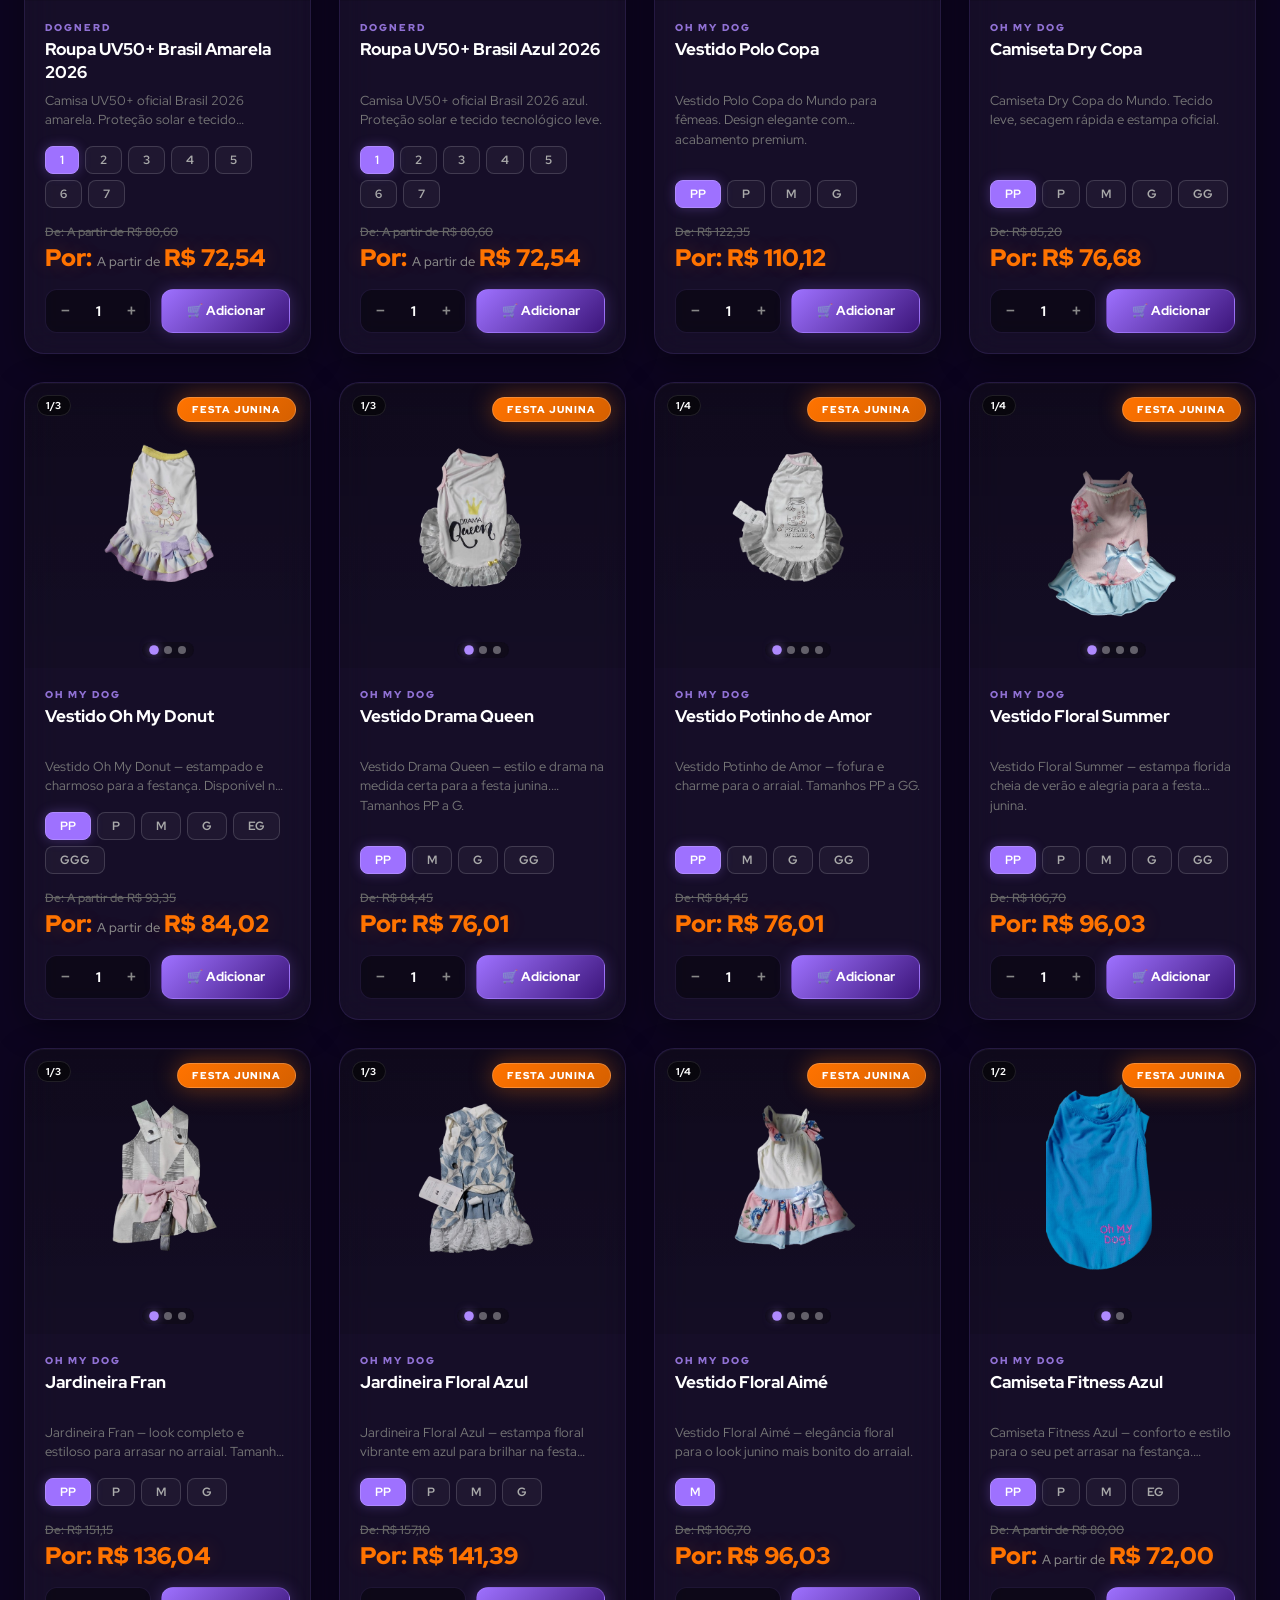
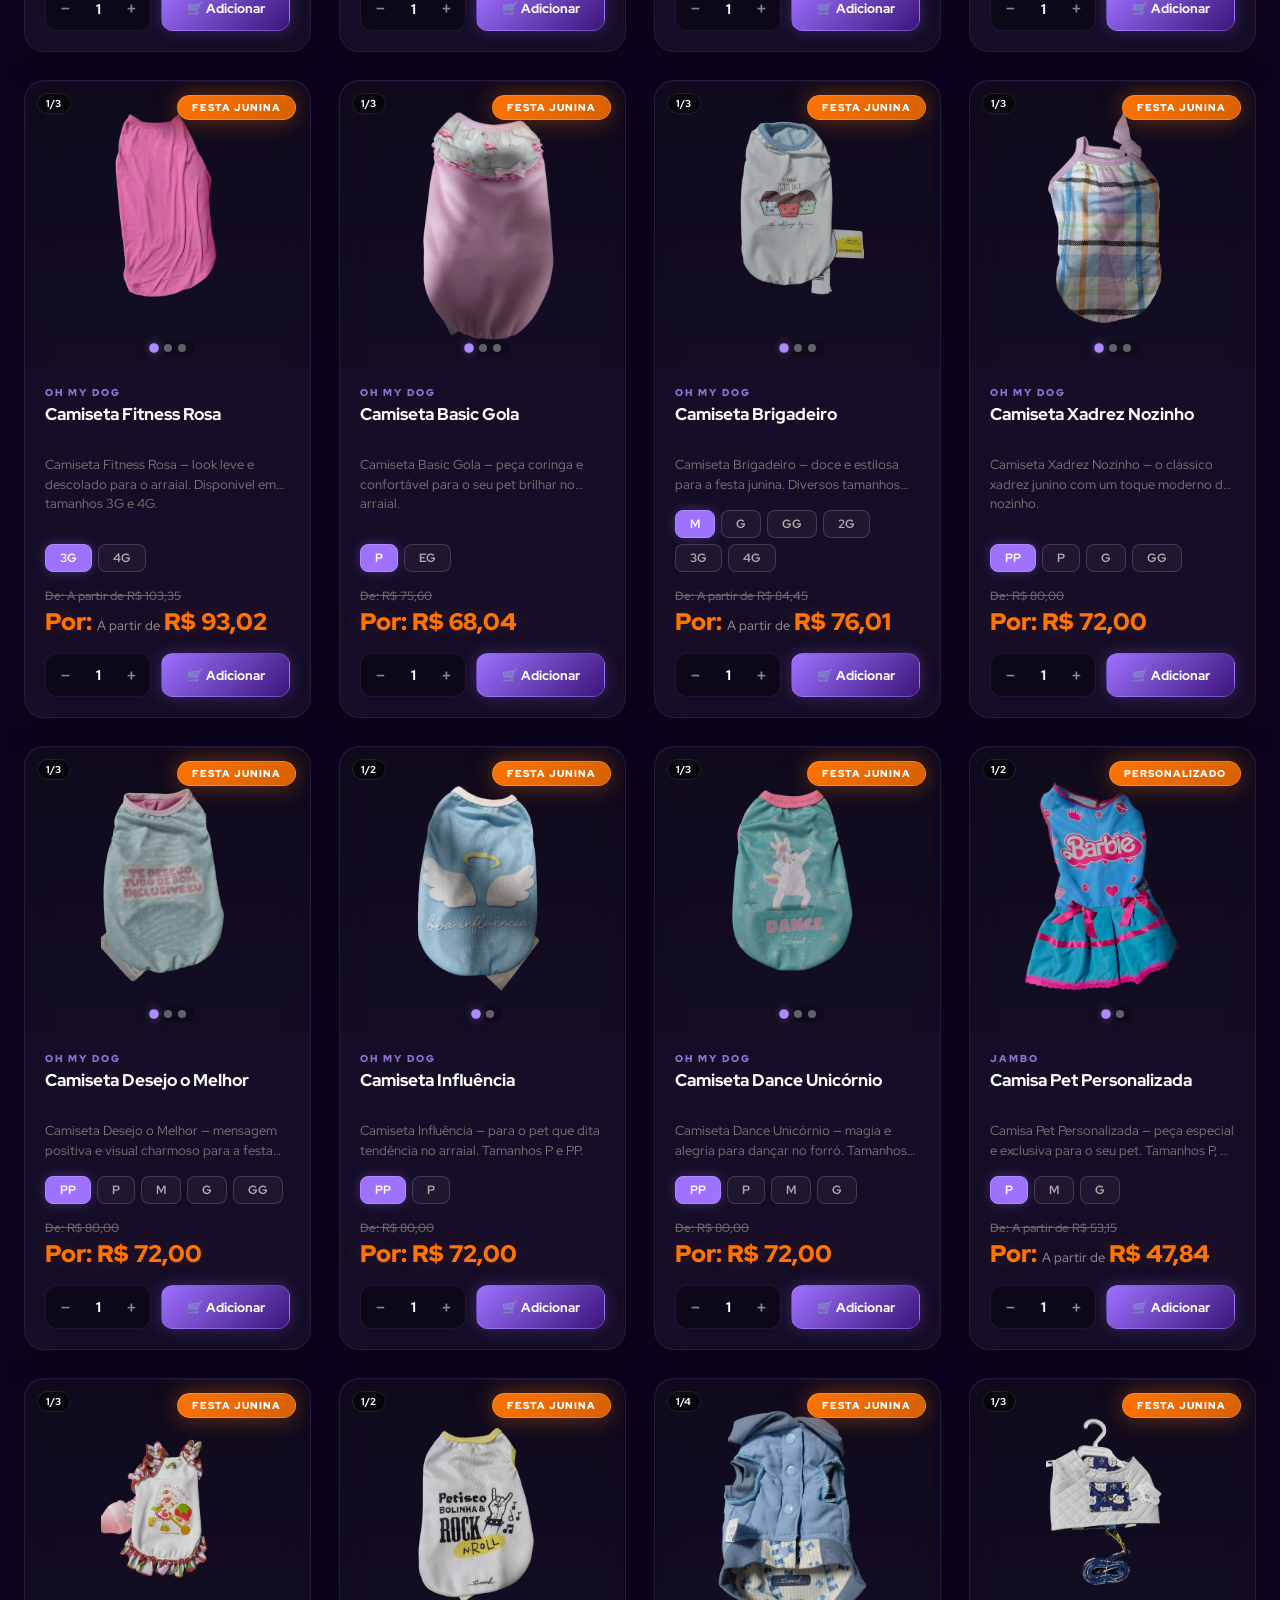
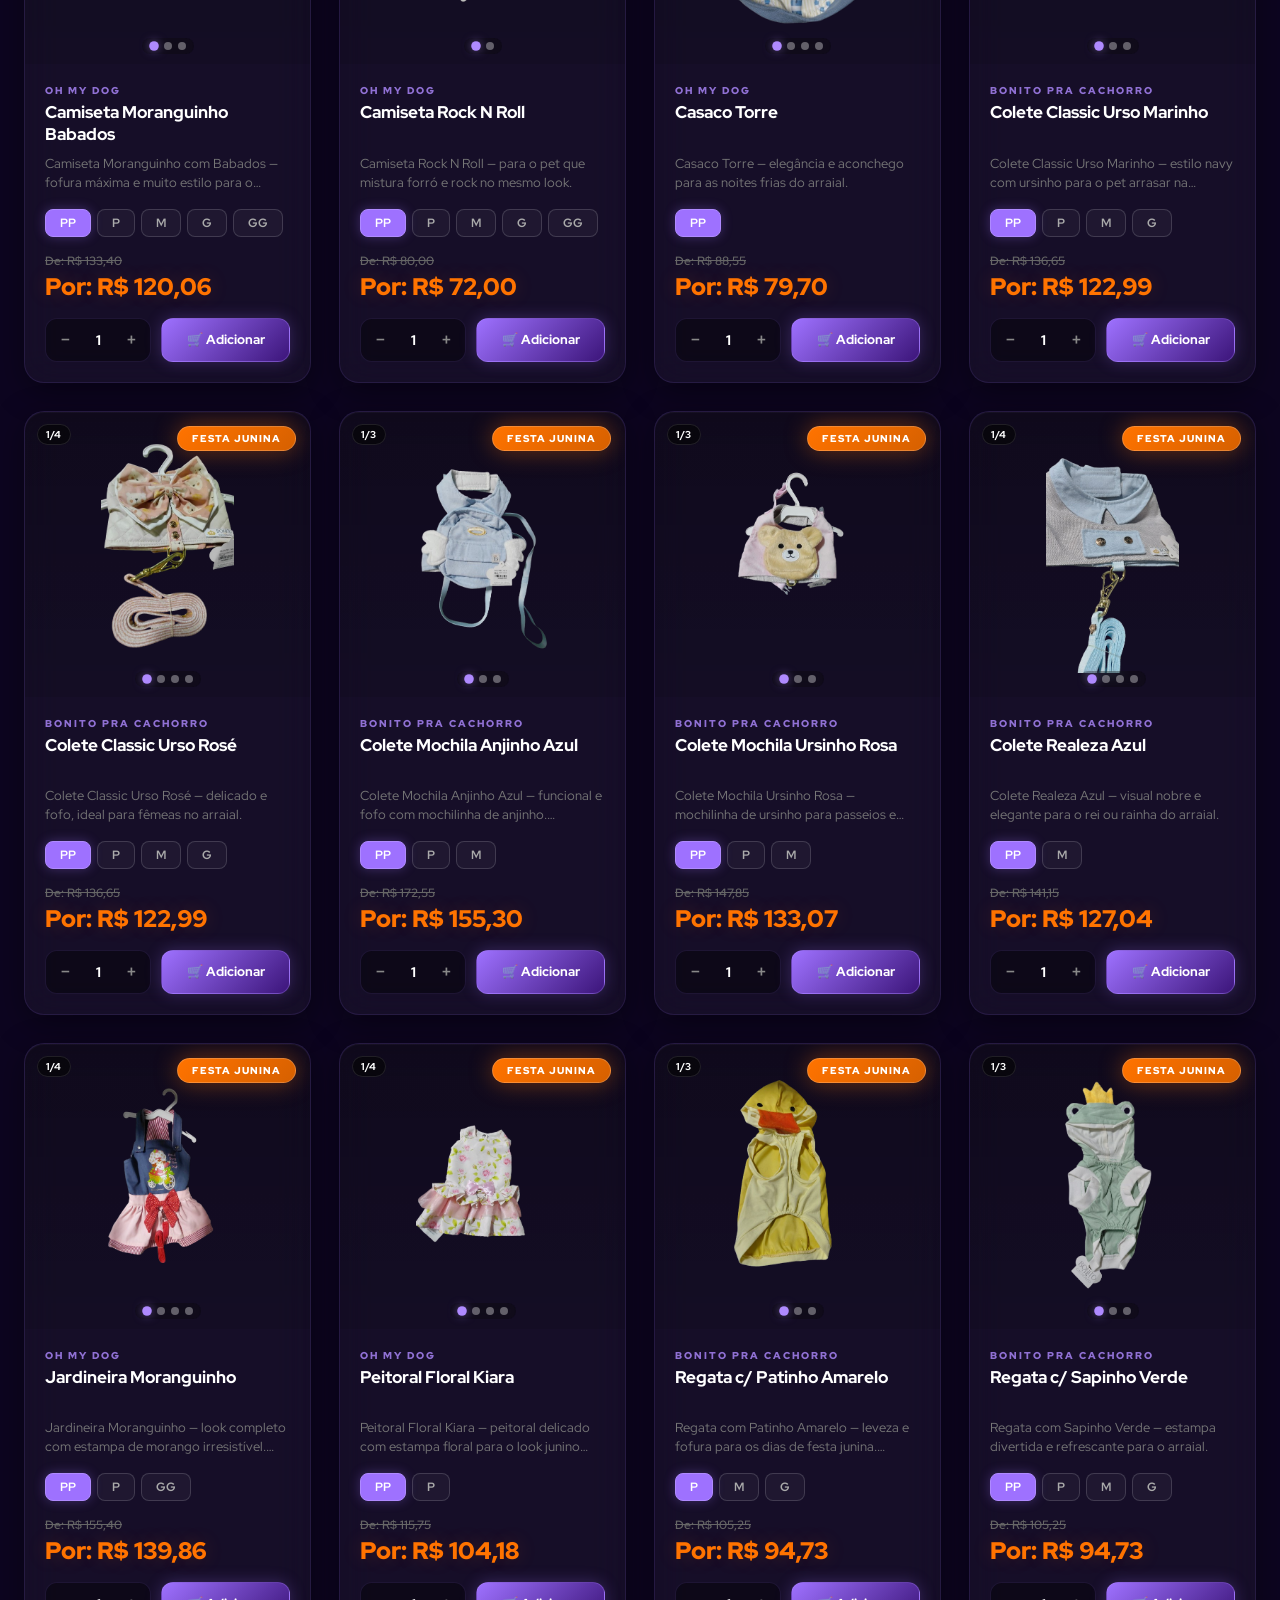
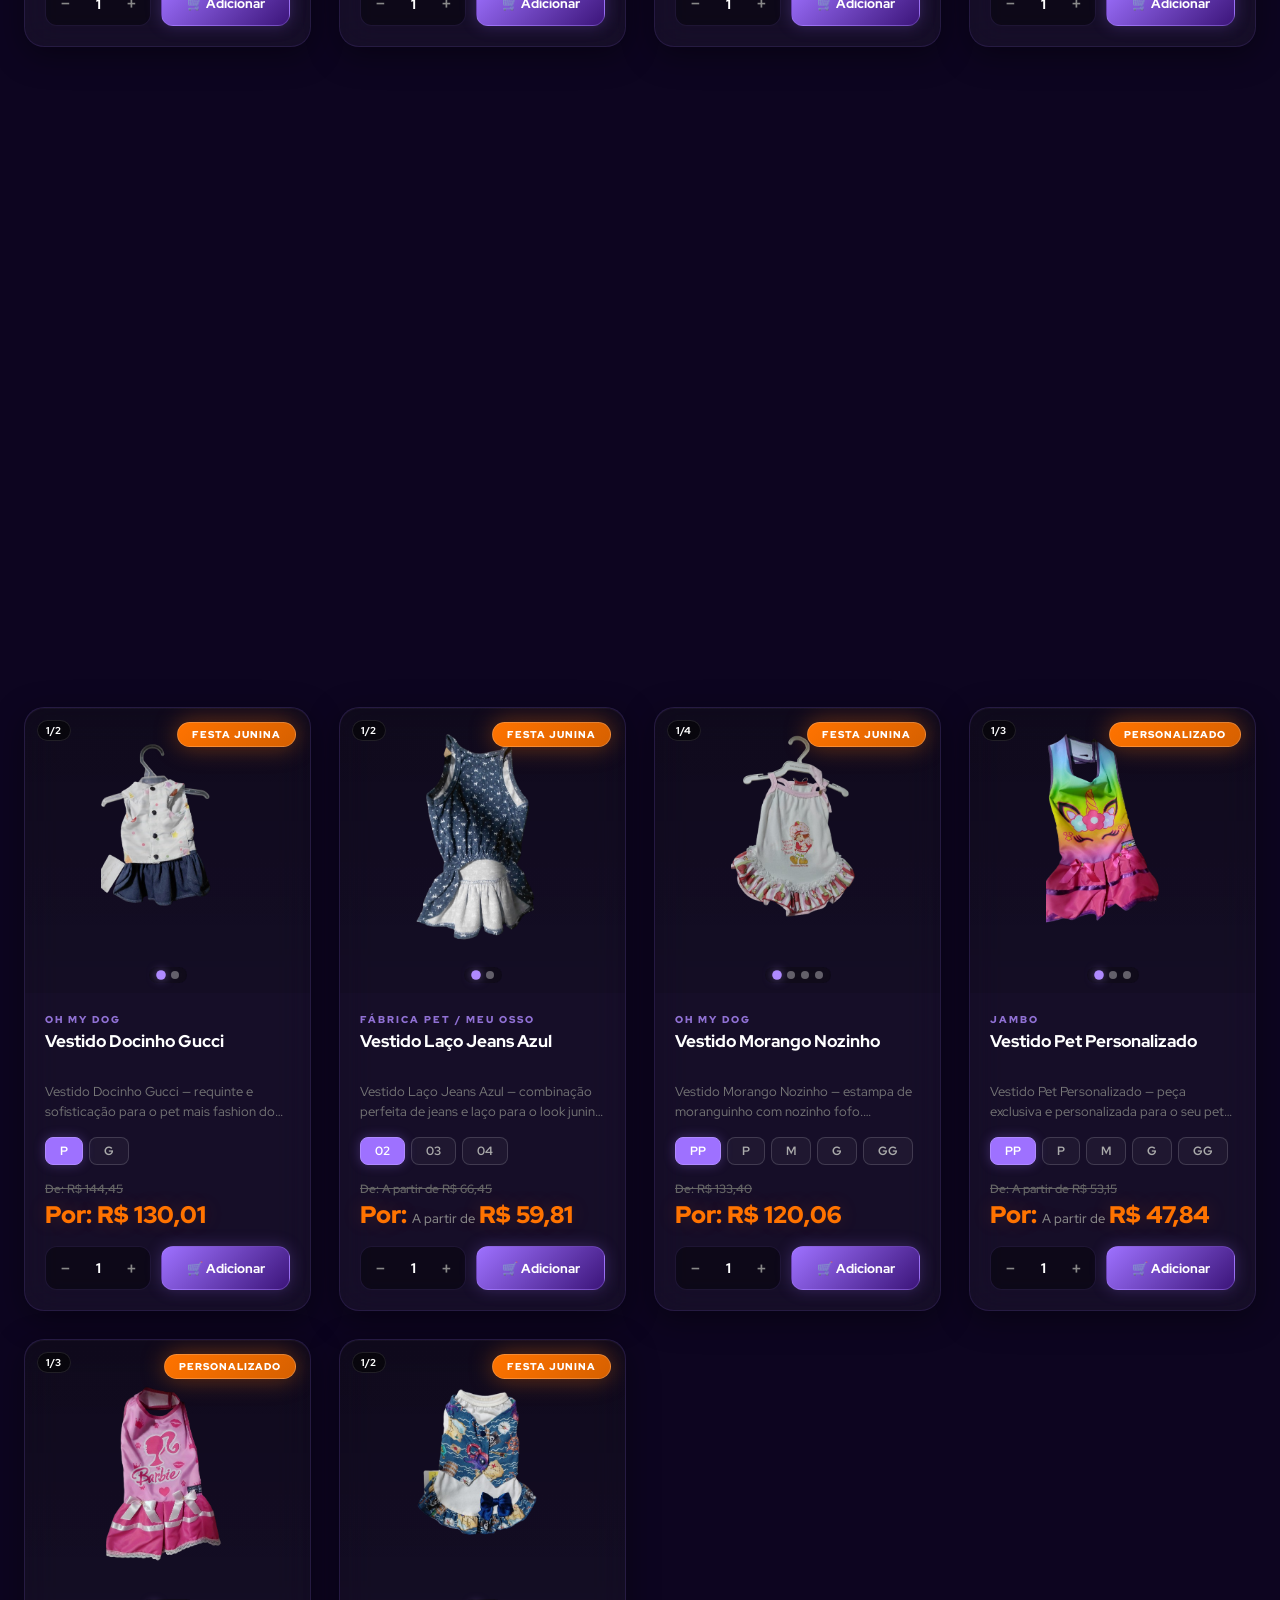
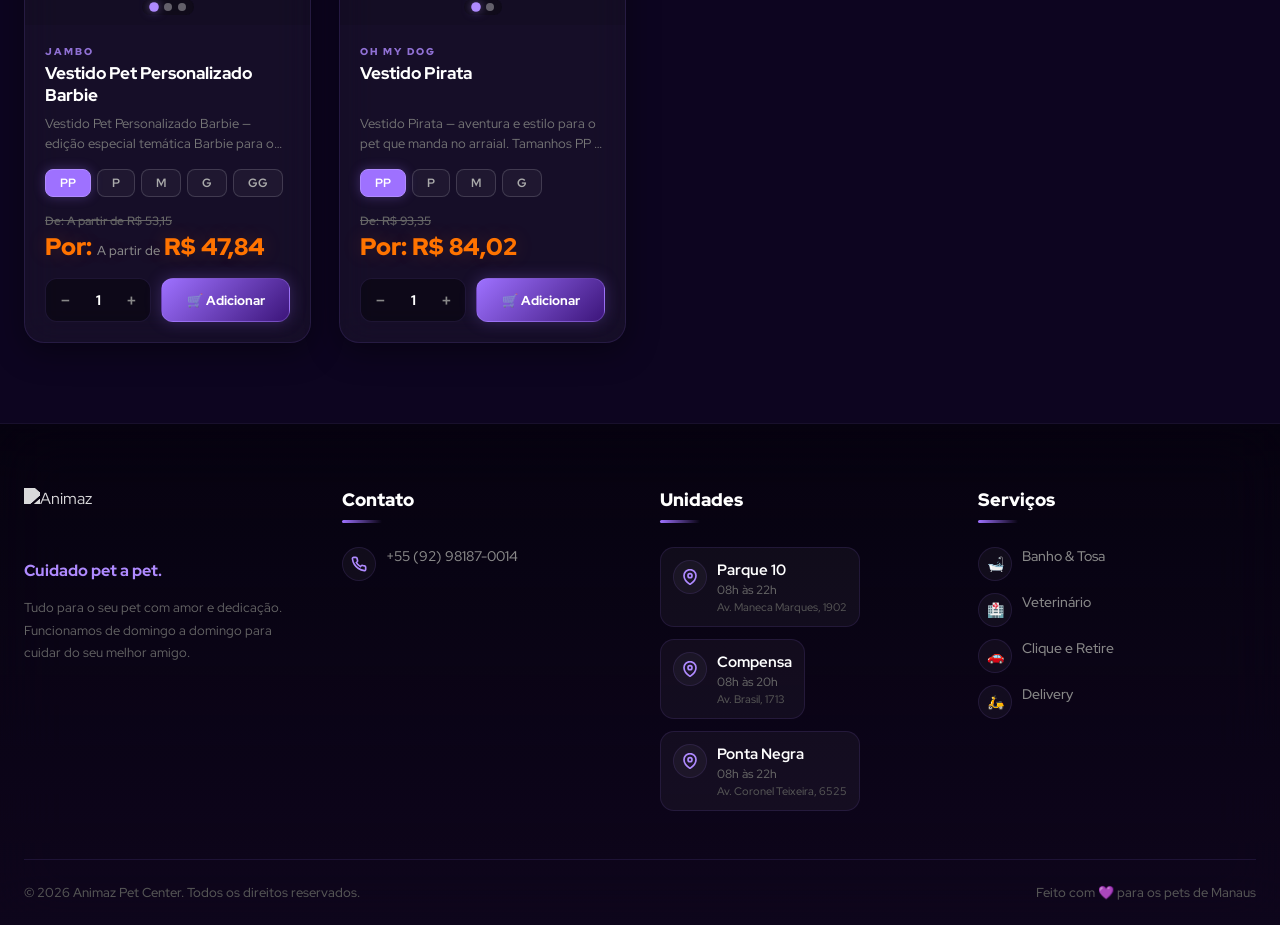
==== commit 8cf8ea25: "fix: remove botoes PDF e Excel, mantém apenas WhatsApp no carrinho" ====
--- a/index.html
+++ b/index.html
@@ -8,9 +8,7 @@
     <title>Animaz Pet Shop | Coleção WorldCup Brasil 🇧🇷</title>
     <link rel="icon" type="image/png" href="https://animaz.f1cdn.com.br/parametros_gerais/16/16/false/true/16933163974835.png">
     <link rel="stylesheet" href="css/styles.css">
-    <script src="https://cdnjs.cloudflare.com/ajax/libs/jspdf/2.5.2/jspdf.umd.min.js"></script>
-    <script src="https://cdnjs.cloudflare.com/ajax/libs/jspdf-autotable/3.8.3/jspdf.plugin.autotable.min.js"></script>
-    <script src="https://cdnjs.cloudflare.com/ajax/libs/xlsx/0.18.5/xlsx.full.min.js"></script>
+
 </head>
 <body>
 
@@ -270,26 +268,7 @@
                 <span id="cart-total">R$ 0,00</span>
             </div>
             <div class="cart-actions">
-                <button class="btn-export" onclick="exportToPDF()" id="btn-export-pdf">
-                    <svg width="18" height="18" viewBox="0 0 24 24" fill="none" stroke="currentColor" stroke-width="2.5">
-                        <path d="M14 2H6a2 2 0 0 0-2 2v16a2 2 0 0 0 2 2h12a2 2 0 0 0 2-2V8z"></path>
-                        <polyline points="14 2 14 8 20 8"></polyline>
-                        <line x1="16" y1="13" x2="8" y2="13"></line>
-                        <line x1="16" y1="17" x2="8" y2="17"></line>
-                    </svg>
-                    PDF
-                </button>
-                <button class="btn-export" onclick="exportToExcel()" id="btn-export-excel">
-                    <svg width="18" height="18" viewBox="0 0 24 24" fill="none" stroke="currentColor" stroke-width="2.5">
-                        <rect x="3" y="3" width="18" height="18" rx="2" ry="2"></rect>
-                        <line x1="3" y1="9" x2="21" y2="9"></line>
-                        <line x1="3" y1="15" x2="21" y2="15"></line>
-                        <line x1="9" y1="3" x2="9" y2="21"></line>
-                        <line x1="15" y1="3" x2="15" y2="21"></line>
-                    </svg>
-                    Excel
-                </button>
-                <button class="btn-export btn-whatsapp" onclick="sendToWhatsApp()" id="btn-whatsapp">
+                <button class="btn-export btn-whatsapp" onclick="sendToWhatsApp()" id="btn-whatsapp" style="width:100%;justify-content:center;">
                     <svg width="22" height="22" viewBox="0 0 24 24" fill="currentColor">
                         <path d="M17.472 14.382c-.297-.149-1.758-.867-2.03-.967-.273-.099-.471-.148-.67.15-.197.297-.767.966-.94 1.164-.173.199-.347.223-.644.075-.297-.15-1.255-.463-2.39-1.475-.883-.788-1.48-1.761-1.653-2.059-.173-.297-.018-.458.13-.606.134-.133.298-.347.446-.52.149-.174.198-.298.298-.497.099-.198.05-.371-.025-.52-.075-.149-.669-1.612-.916-2.207-.242-.579-.487-.5-.669-.51-.173-.008-.371-.01-.57-.01-.198 0-.52.074-.792.372-.272.297-1.04 1.016-1.04 2.479 0 1.462 1.065 2.875 1.213 3.074.149.198 2.096 3.2 5.077 4.487.709.306 1.262.489 1.694.625.712.227 1.36.195 1.871.118.571-.085 1.758-.719 2.006-1.413.248-.694.248-1.289.173-1.413-.074-.124-.272-.198-.57-.347m-5.421 7.403h-.004a9.87 9.87 0 01-5.031-1.378l-.361-.214-3.741.982.998-3.648-.235-.374a9.86 9.86 0 01-1.51-5.26c.001-5.45 4.436-9.884 9.888-9.884 2.64 0 5.122 1.03 6.988 2.898a9.825 9.825 0 012.893 6.994c-.003 5.45-4.437 9.884-9.885 9.884m8.413-18.297A11.815 11.815 0 0012.05 0C5.495 0 .16 5.335.157 11.892c0 2.096.547 4.142 1.588 5.945L.057 24l6.305-1.654a11.882 11.882 0 005.683 1.448h.005c6.554 0 11.89-5.335 11.893-11.893a11.821 11.821 0 00-3.48-8.413z"/>
                     </svg>
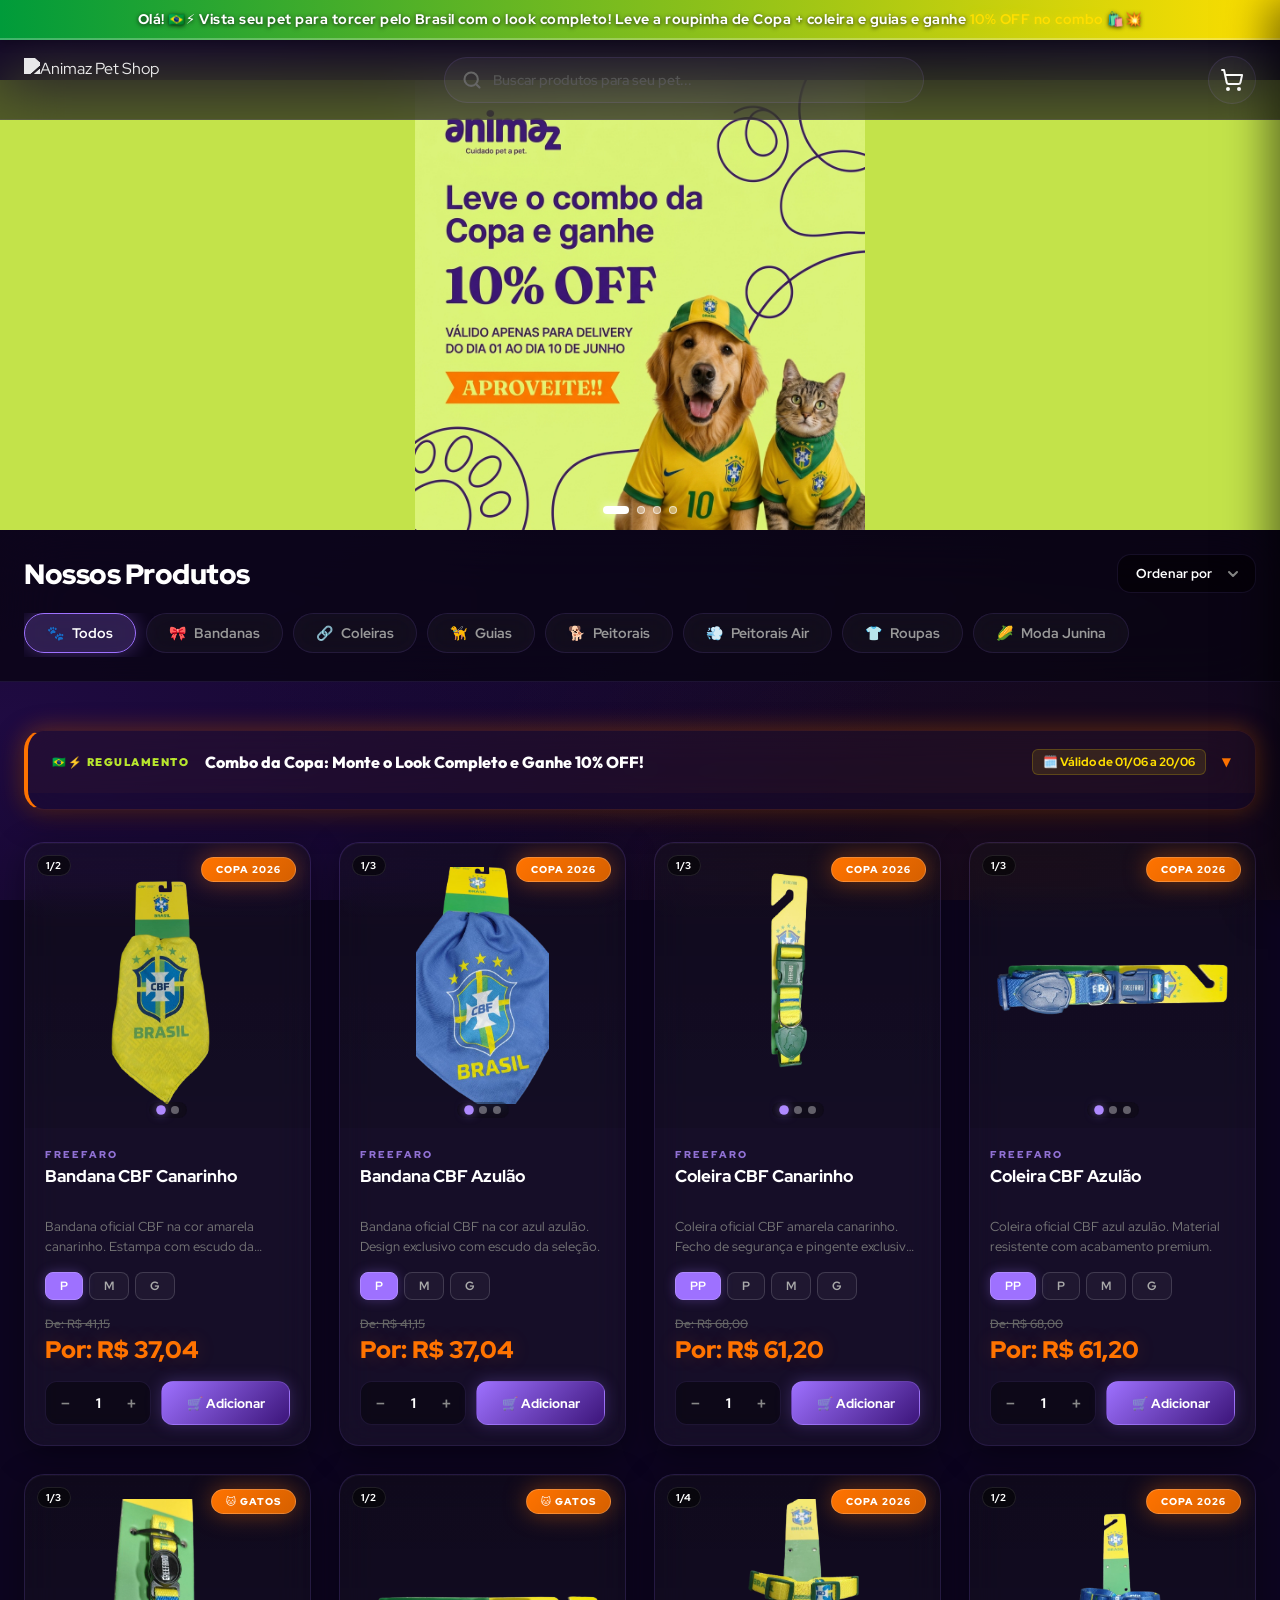
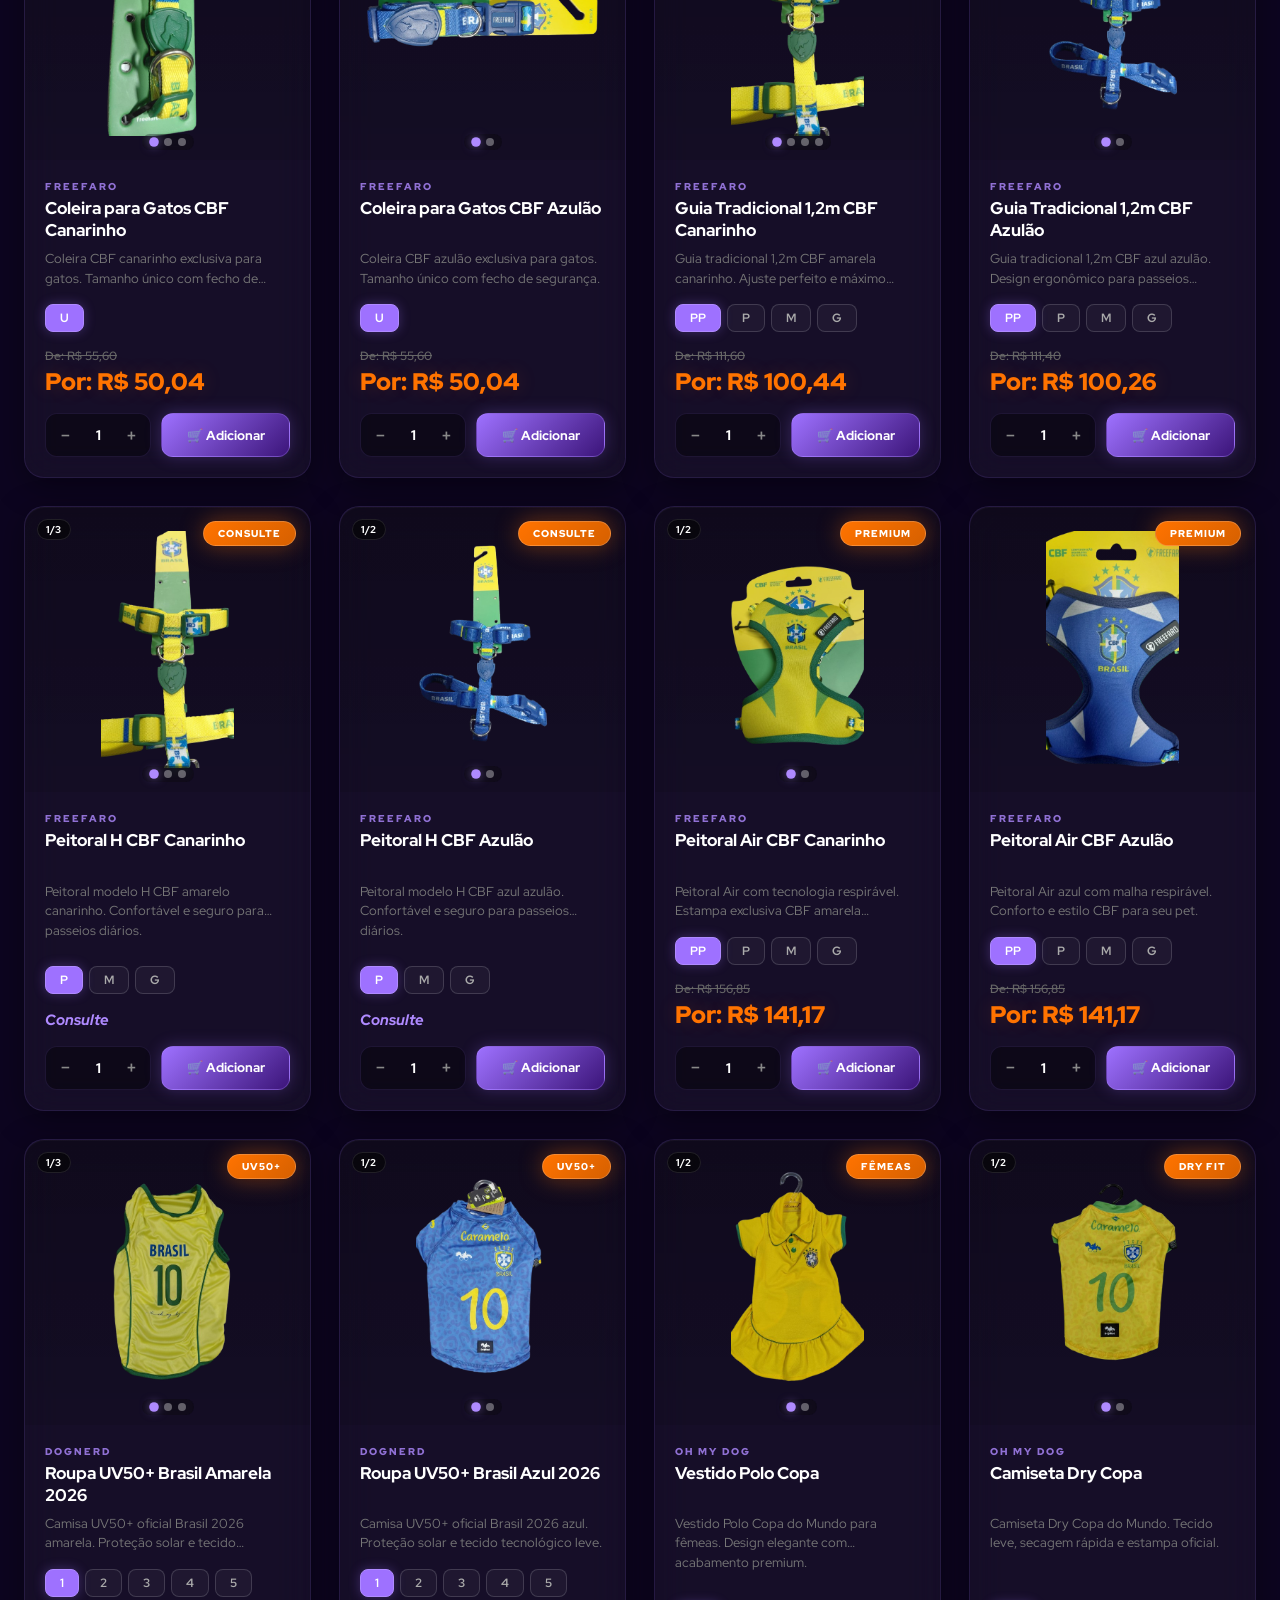
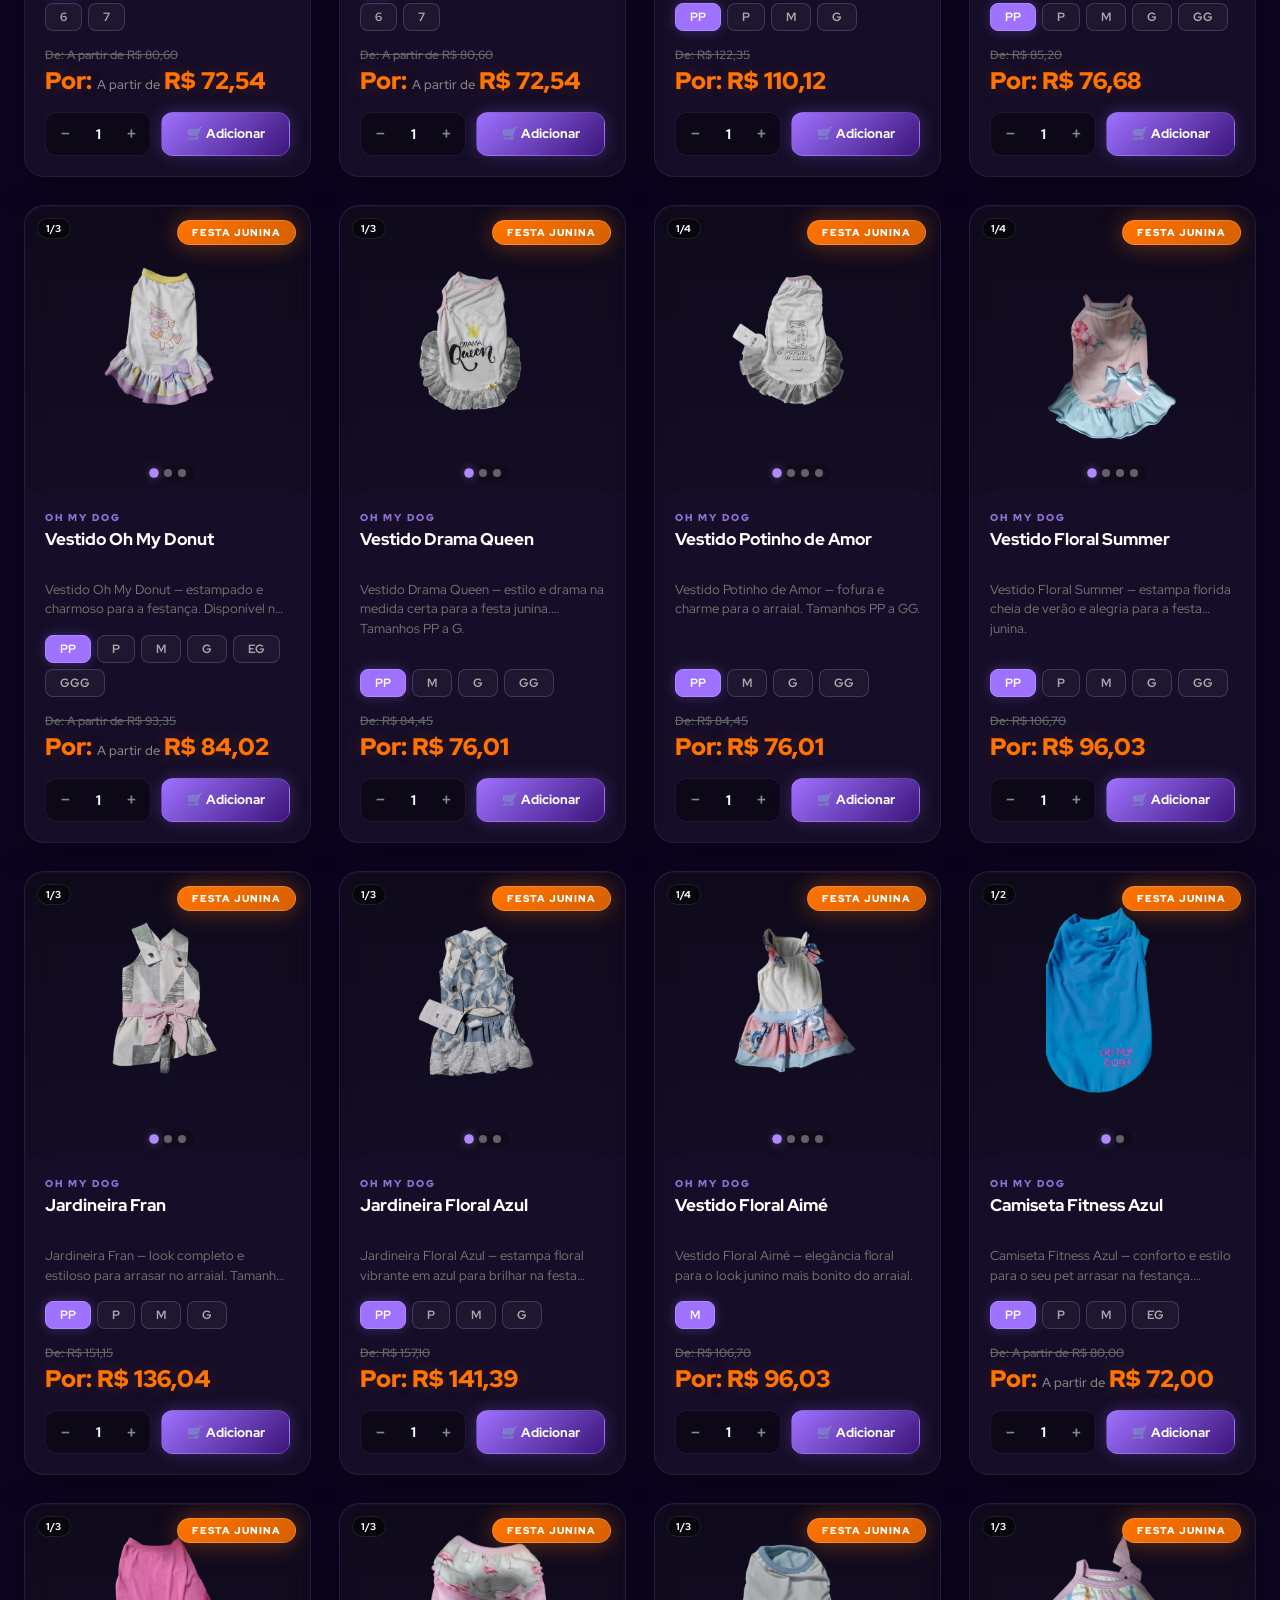
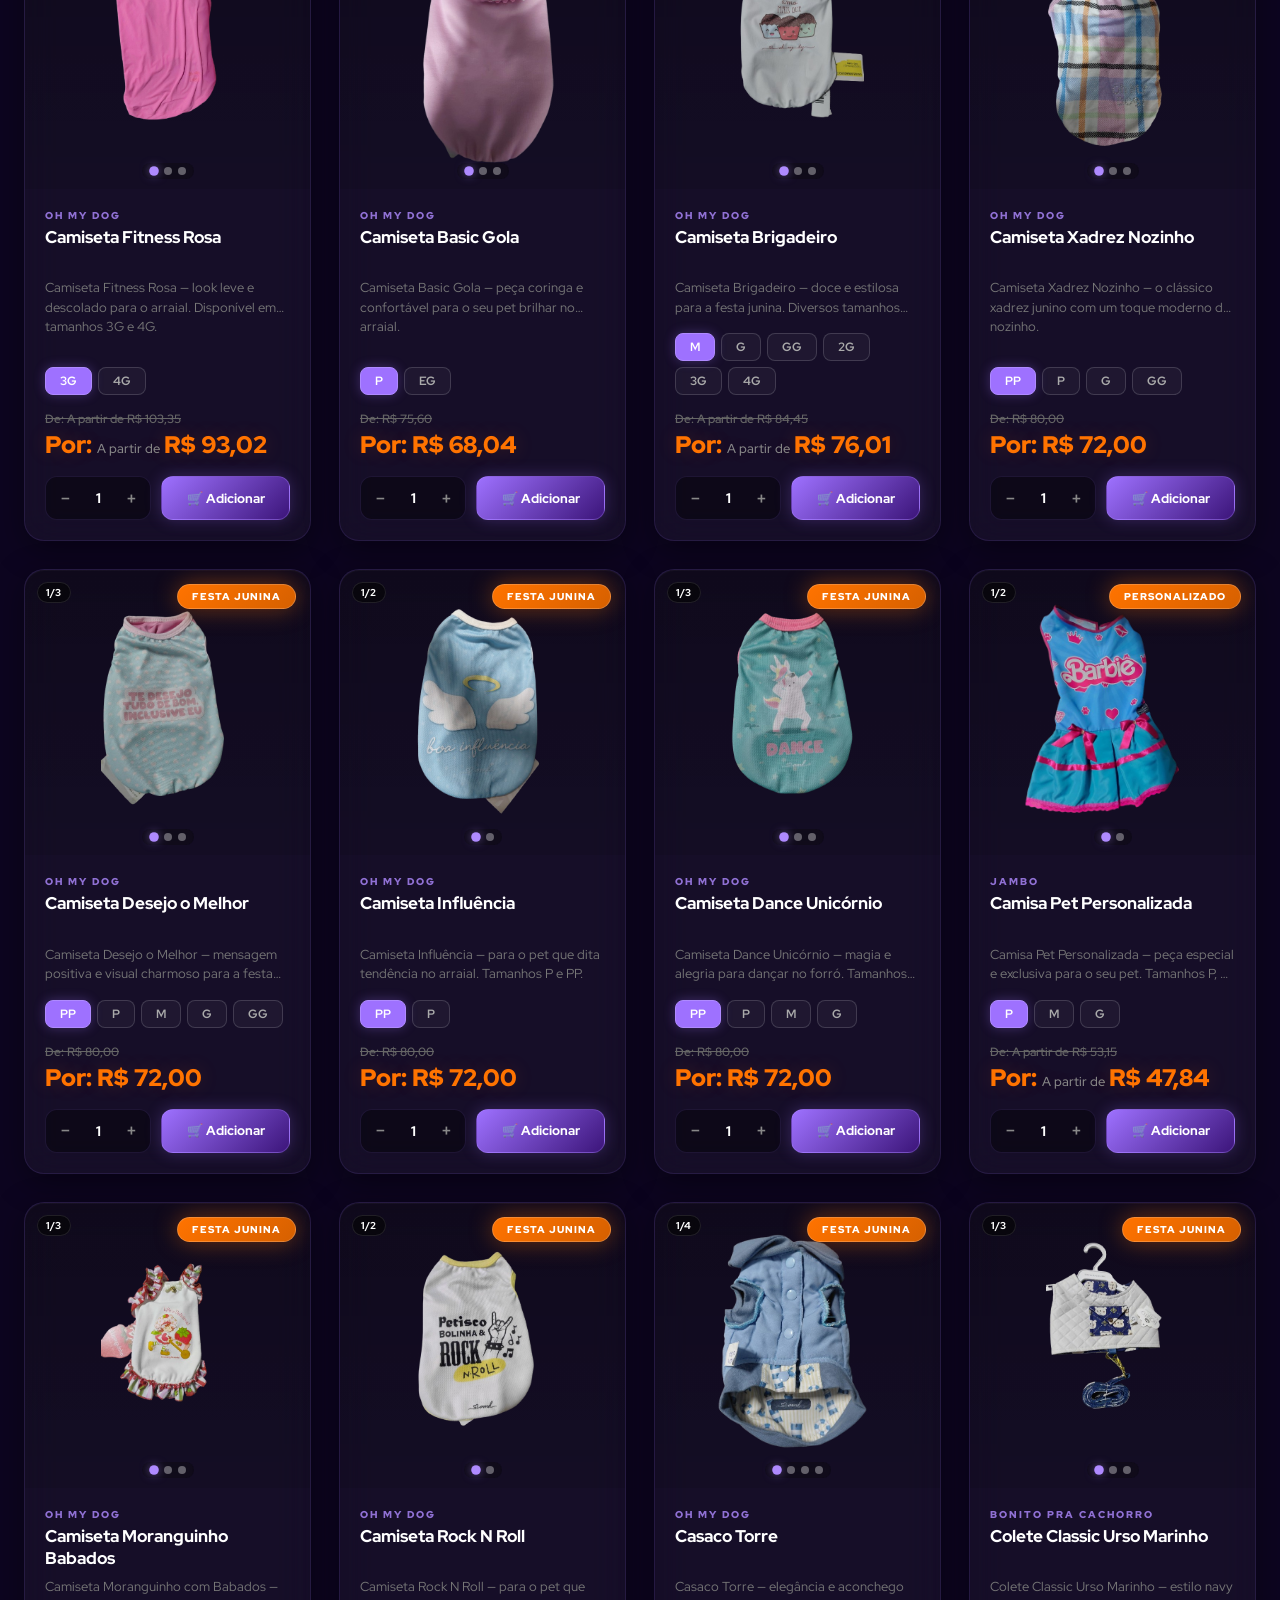
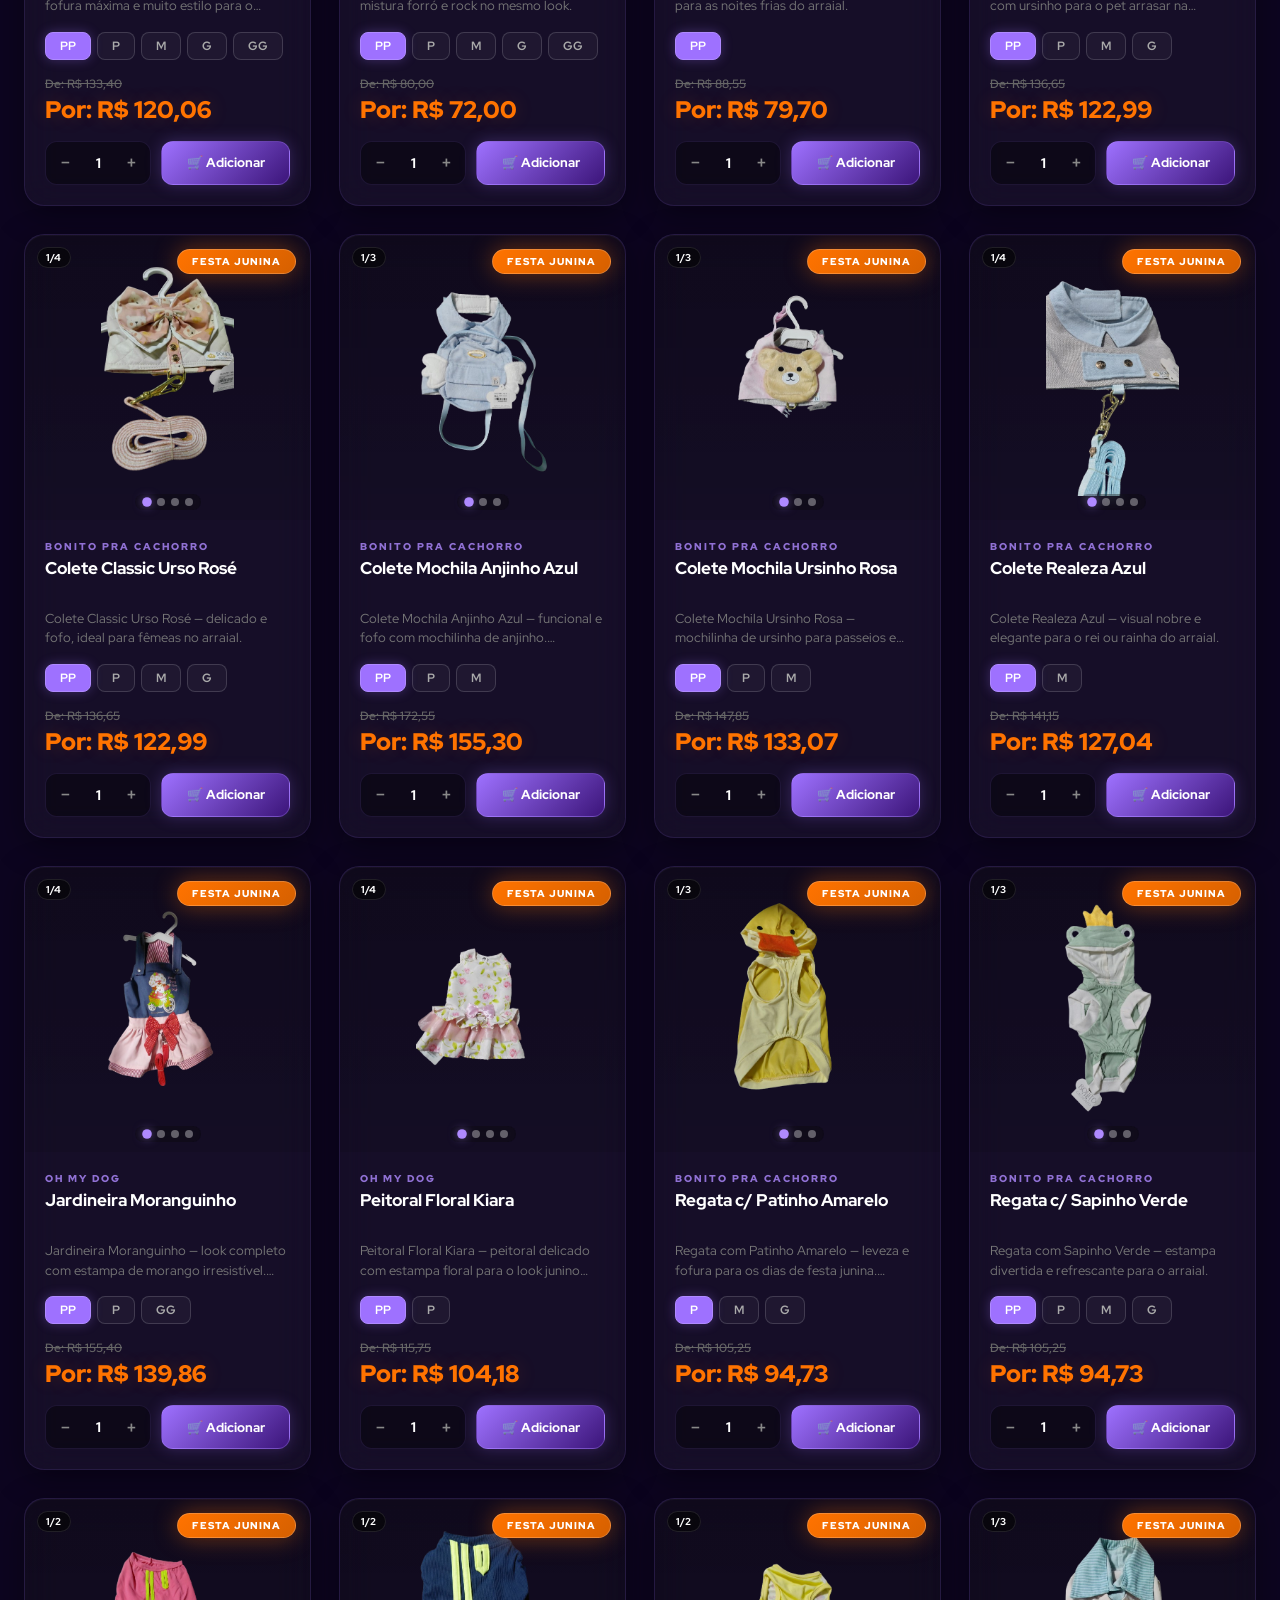
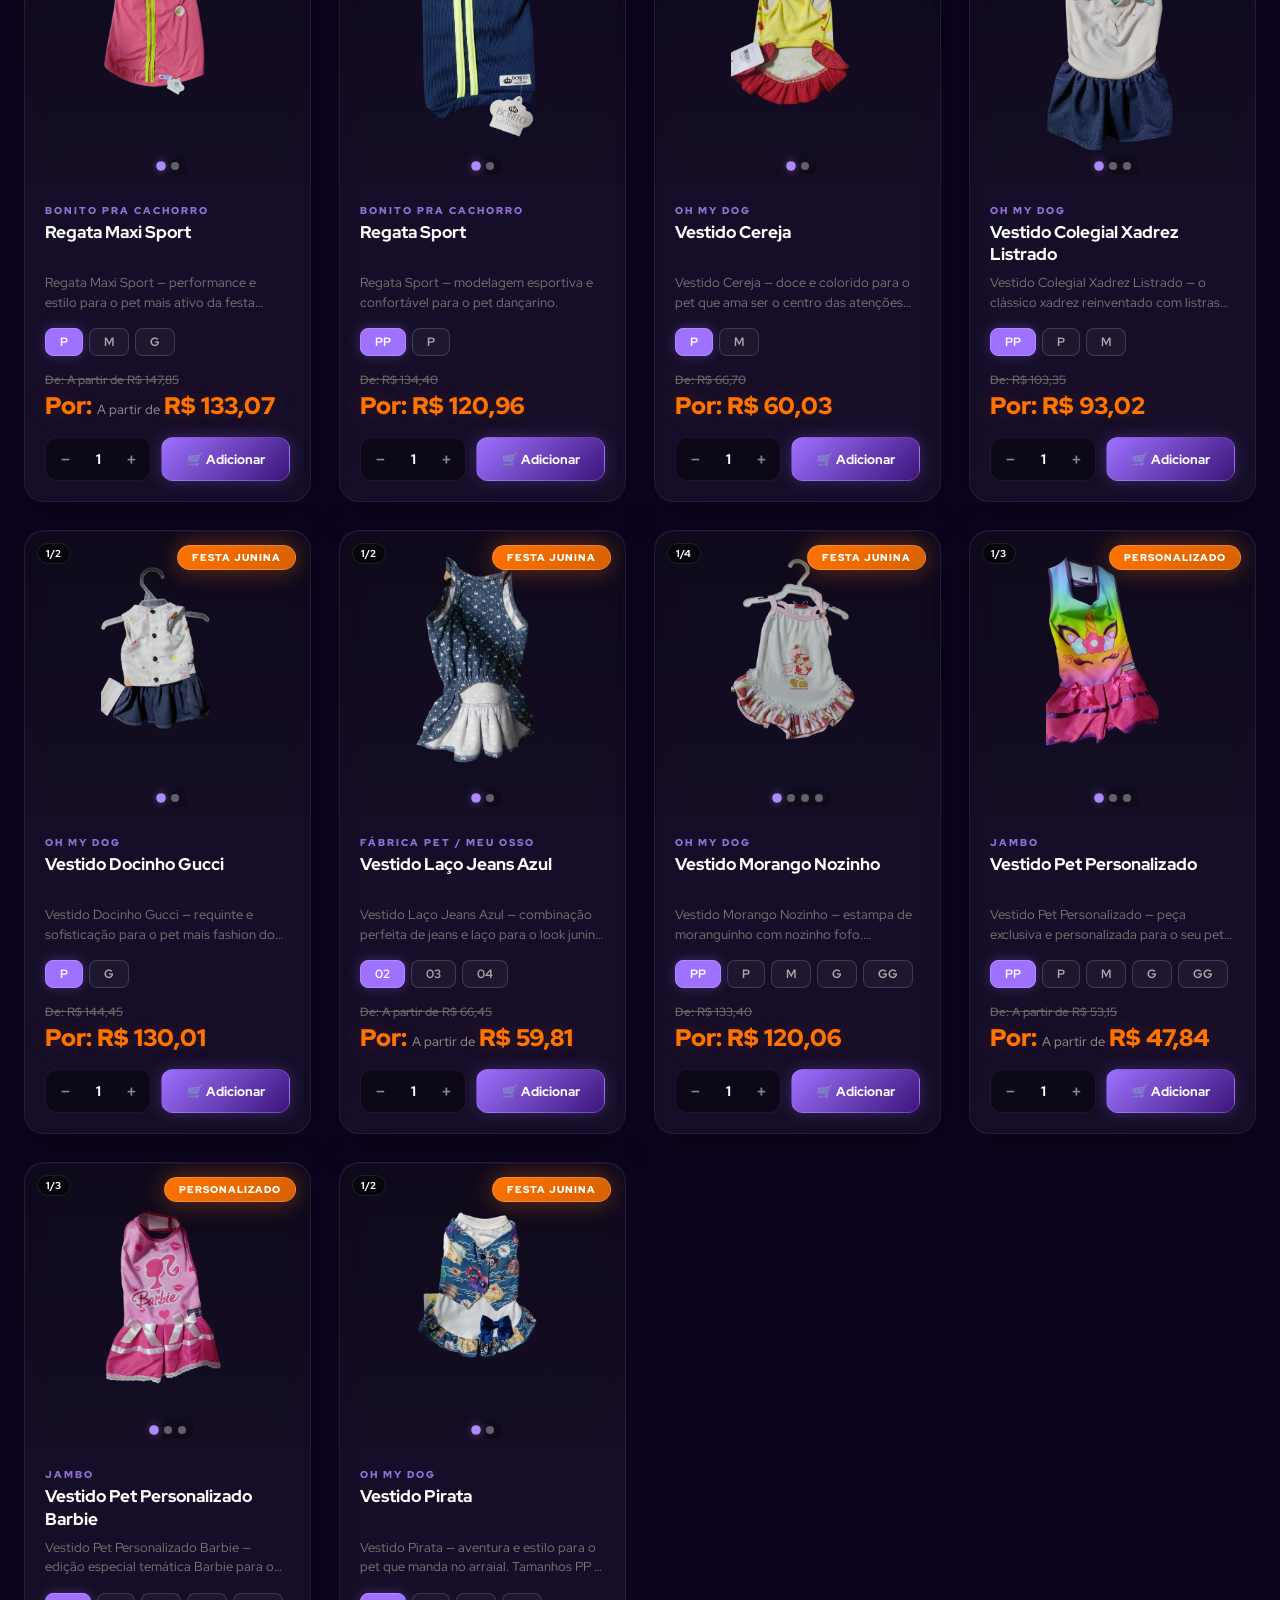
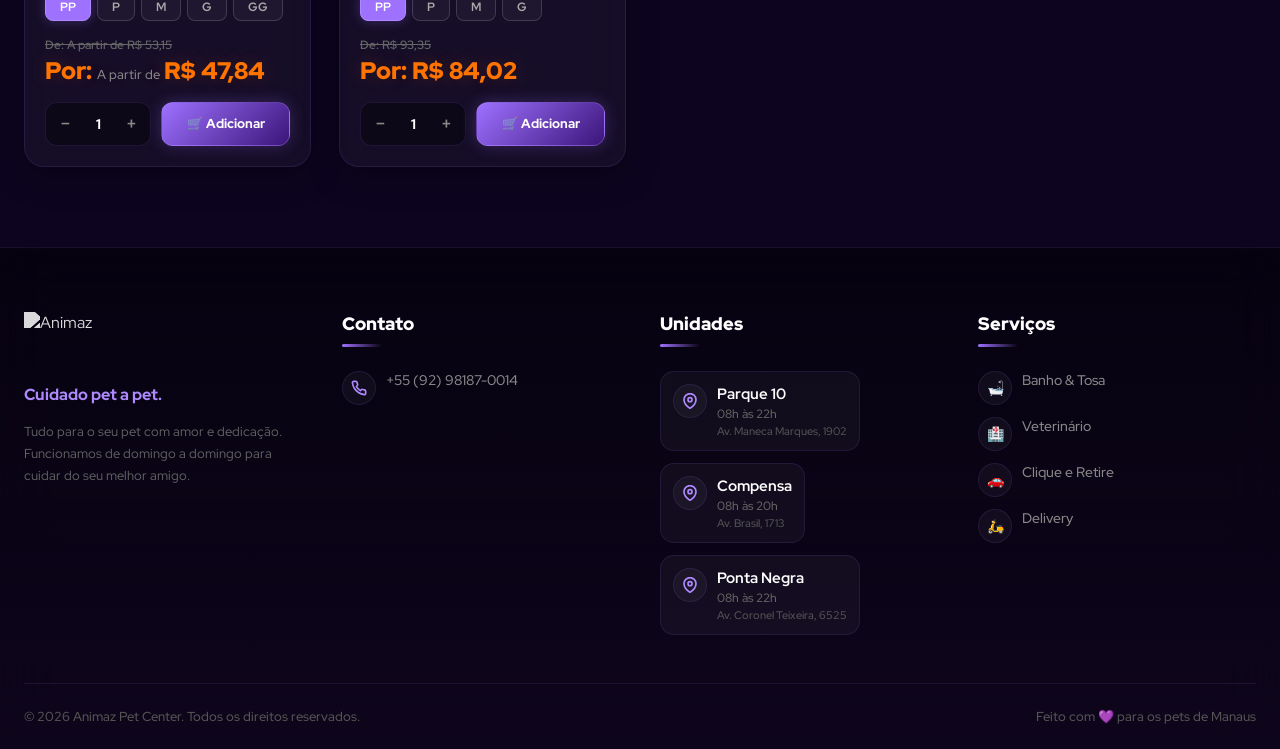
==== commit 06c93be0: "feat: implement new banner generation system with custom HTML templates and PowerShell automation sc" ====
--- a/index.html
+++ b/index.html
@@ -46,101 +46,49 @@
         </div>
     </header>
 
-    <!-- ===== HERO ===== -->
+
+    <!-- ===== HERO — Banner Profissional ===== -->
     <section class="hero" id="hero">
-        <div class="hero-inner">
-            <div class="hero-text">
-                <span class="hero-tag">🇧🇷 Edição Limitada</span>
-                <h1 class="hero-title">Moda WorldCup<br><span>Brasil</span></h1>
-                <p class="hero-desc">Vista o seu melhor amigo com o manto da seleção! Bandanas, coleiras e peitorais oficiais para torcer com muita garra e estilo.</p>
-                <a href="#vitrine" class="hero-cta">
-                    Comprar Agora
-                    <svg width="20" height="20" viewBox="0 0 24 24" fill="none" stroke="currentColor" stroke-width="3" stroke-linecap="round" stroke-linejoin="round"><path d="M6 9l6 6 6-6"/></svg>
-                </a>
-            </div>
-
-            <div class="hero-carousel-wrapper">
-                <div id="banner-carousel">
-                    <!-- Slide 1: Copa + Pet -->
-                    <div class="banner-slide banner-promo-slide active" data-campaign="copa">
-                        <div class="banner-promo-container">
-                            <div class="banner-promo-text">
-                                <div class="banner-promo-header-row">
-                                    <span class="banner-promo-tag tag-copa">Moda Pet · Prorrogada</span>
-                                    <span class="banner-promo-badge badge-copa">10% OFF</span>
-                                </div>
-                                <h3 class="banner-promo-title title-copa">Copa + Pet = Combinação Perfeita!</h3>
-                                <p class="banner-promo-subtitle">Vista seu melhor amigo para entrar na torcida com você</p>
-                                <p class="banner-promo-desc">Garanta looks temáticos oficiais da seleção brasileira com conforto e estilo. Válido para cães e gatos de todos os tamanhos!</p>
-                                <div class="banner-promo-footer">
-                                    <span class="banner-promo-date">🗓️ Campanha prorrogada — válida de 01/06 a 20/06</span>
-                                    <span class="banner-promo-note">10% OFF em toda a linha Copa · Enquanto durar o estoque</span>
-                                </div>
-                            </div>
-                            <div class="banner-promo-img-wrapper">
-                                <img src="assets/banners/banner-combo.png" alt="Copa + Pet" class="banner-promo-img">
-                            </div>
-                        </div>
-                    </div>
-
-                    <!-- Slide 2: Arraial do Pet -->
-                    <div class="banner-slide banner-promo-slide" data-campaign="arraial">
-                        <div class="banner-promo-container">
-                            <div class="banner-promo-text">
-                                <div class="banner-promo-header-row">
-                                    <span class="banner-promo-tag tag-arraial">Nova Campanha · Moda Canina</span>
-                                    <span class="banner-promo-badge badge-arraial">10% OFF</span>
-                                </div>
-                                <h3 class="banner-promo-title title-arraial">Arraial do Pet!</h3>
-                                <p class="banner-promo-subtitle">Seu dog merece entrar na quadrilha junina 🎉</p>
-                                <p class="banner-promo-desc">Lindos vestidos e roupinhas caipiras temáticas chegaram na Animaz! Conforto e caimento perfeito.</p>
-                                <div class="banner-promo-footer">
-                                    <span class="banner-promo-date">🗓️ Válida de 01/06 a 30/06</span>
-                                    <span class="banner-promo-note">Estoque limitado — garanta já o visual junino!</span>
-                                </div>
-                            </div>
-                            <div class="banner-promo-img-wrapper">
-                                <img src="assets/banners/banner-arraial.png" alt="Arraial do Pet" class="banner-promo-img">
-                            </div>
-                        </div>
-                    </div>
-
-                    <!-- Slide 3: Frete Grátis -->
-                    <div class="banner-slide banner-promo-slide" data-campaign="frete">
-                        <div class="banner-promo-container">
-                            <div class="banner-promo-text">
-                                <div class="banner-promo-header-row">
-                                    <span class="banner-promo-tag tag-frete">Entrega · Sem custo</span>
-                                    <span class="banner-promo-badge badge-frete">FRETE GRÁTIS</span>
-                                </div>
-                                <h3 class="banner-promo-title title-frete">Frete Grátis!</h3>
-                                <p class="banner-promo-subtitle">Compras acima de R$ 250,00 com entrega completamente gratuita 🛍️</p>
-                                <p class="banner-promo-desc">Frete 100% gratuito sem condições ocultas. Aproveite para abastecer a ração de todas as marcas!</p>
-                                <div class="banner-promo-footer">
-                                    <span class="banner-promo-date">🗓️ Válida de 11/06 a 20/06</span>
-                                    <span class="banner-promo-note">Entrega rápida direto na sua porta</span>
-                                </div>
-                            </div>
-                            <div class="banner-promo-img-wrapper">
-                                <img src="assets/banners/banner-frete.png" alt="Frete Grátis" class="banner-promo-img">
-                            </div>
-                        </div>
-                    </div>
-
-                    <!-- Slide 4: Banho e Tosa -->
-                    <img src="assets/banners/banner-banho.png" alt="Banho e Tosa" class="banner-slide banner-banho-slide" loading="lazy">
-
-                    <!-- Slide 5: Funcionamento -->
-                    <img src="assets/banners/banner-funcionamento.png" alt="Funcionamento" class="banner-slide banner-func-slide" loading="lazy">
-                </div>
-                <div class="carousel-dots" id="banner-dots">
-                    <button class="dot active" data-index="0" aria-label="Banner 1"></button>
-                    <button class="dot" data-index="1" aria-label="Banner 2"></button>
-                    <button class="dot" data-index="2" aria-label="Banner 3"></button>
-                    <button class="dot" data-index="3" aria-label="Banner 4"></button>
-                    <button class="dot" data-index="4" aria-label="Banner 5"></button>
-                </div>
-            </div>
+        <div class="hero-carousel-wrapper" id="banner-carousel-wrap">
+
+            <!-- Slide 1: Copa + Pet -->
+            <div class="banner-slide slide-copa active">
+                <img src="assets/banners/banner-copa-wide.png" alt="Copa + Pet — 10% OFF" class="banner-img">
+            </div>
+
+            <!-- Slide 2: Arraial do Pet -->
+            <div class="banner-slide slide-arraial">
+                <img src="assets/banners/banner-arraial-wide.png" alt="Arraial do Pet — Moda Junina" class="banner-img">
+            </div>
+
+            <!-- Slide 3: Banho e Tosa -->
+            <div class="banner-slide slide-banho">
+                <img src="assets/banners/banner-banho.png" alt="Banho e Tosa" class="banner-img">
+            </div>
+
+            <!-- Slide 4: Funcionamento -->
+            <div class="banner-slide slide-func">
+                <img src="assets/banners/banner-funcionamento.png" alt="Horários Animaz" class="banner-img">
+            </div>
+
+
+
+            <!-- Setas de navegação -->
+            <button class="banner-nav-btn banner-nav-prev" onclick="slideBanner(-1)" aria-label="Banner anterior">
+                <svg width="20" height="20" viewBox="0 0 24 24" fill="none" stroke="currentColor" stroke-width="2.5"><path d="m15 18-6-6 6-6"/></svg>
+            </button>
+            <button class="banner-nav-btn banner-nav-next" onclick="slideBanner(1)" aria-label="Próximo banner">
+                <svg width="20" height="20" viewBox="0 0 24 24" fill="none" stroke="currentColor" stroke-width="2.5"><path d="m9 18 6-6-6-6"/></svg>
+            </button>
+
+            <!-- Dots -->
+            <div class="carousel-dots" id="banner-dots">
+                <button class="dot active" data-index="0" aria-label="Banner 1"></button>
+                <button class="dot" data-index="1" aria-label="Banner 2"></button>
+                <button class="dot" data-index="2" aria-label="Banner 3"></button>
+                <button class="dot" data-index="3" aria-label="Banner 4"></button>
+            </div>
+
         </div>
     </section>
 
--- a/css/styles.css
+++ b/css/styles.css
@@ -229,108 +229,21 @@
 }
 
 /* ============================================================
-   HERO SECTION
+   HERO SECTION — Banner Profissional
    ============================================================ */
 .hero {
     position: relative;
-    margin-top: 80px;
-    padding: 60px 0 70px;
-    min-height: 460px;
-    display: flex;
-    align-items: center;
+    margin-top: 80px; /* Compensa a altura do header fixo (80px) */
+    padding: 0;
+    background: #080412;
+}
+
+.hero-carousel-wrapper {
+    position: relative;
+    width: 100%;
+    height: 450px; /* Altura fixa profissional: não fica enorme, nem muda de tamanho */
+    background: #080412;
     overflow: hidden;
-}
-
-.hero::before {
-    content: '';
-    position: absolute;
-    inset: 0;
-    background: radial-gradient(ellipse at 30% 50%, rgba(158, 113, 255, 0.12) 0%, transparent 60%);
-    pointer-events: none;
-}
-
-.hero-inner {
-    max-width: 1280px;
-    margin: 0 auto;
-    padding: 0 24px;
-    width: 100%;
-    display: flex;
-    align-items: center;
-    gap: 48px;
-    position: relative;
-    z-index: 2;
-}
-
-.hero-text { flex: 1; }
-
-.hero-tag {
-    display: inline-flex;
-    align-items: center;
-    gap: 6px;
-    background: var(--bg-glass);
-    backdrop-filter: blur(12px);
-    border: 1px solid var(--border-glass);
-    color: #fff;
-    font-size: 11px;
-    font-weight: 900;
-    padding: 8px 20px;
-    border-radius: var(--radius-full);
-    margin-bottom: 20px;
-    letter-spacing: 1.5px;
-    text-transform: uppercase;
-}
-
-.hero-title {
-    font-size: clamp(2.5rem, 5vw, 4.2rem);
-    font-weight: 900;
-    color: #fff;
-    line-height: 1.1;
-    margin-bottom: 20px;
-    letter-spacing: -1px;
-}
-.hero-title span {
-    background: linear-gradient(135deg, var(--accent-orange), #FFDF00);
-    -webkit-background-clip: text;
-    -webkit-text-fill-color: transparent;
-    background-clip: text;
-}
-
-.hero-desc {
-    font-size: 17px;
-    color: #aaa;
-    line-height: 1.7;
-    margin-bottom: 32px;
-    max-width: 520px;
-    font-weight: 500;
-}
-
-.hero-cta {
-    display: inline-flex;
-    align-items: center;
-    gap: 10px;
-    background: linear-gradient(135deg, var(--animaz-purple), var(--animaz-purple-dark));
-    color: #fff;
-    font-weight: 800;
-    font-size: 16px;
-    padding: 16px 36px;
-    border-radius: var(--radius-full);
-    border: 1px solid rgba(175, 138, 255, 0.3);
-    box-shadow: var(--shadow-glow);
-    transition: var(--transition);
-}
-.hero-cta:hover { transform: scale(1.05); }
-
-/* Hero Carousel */
-.hero-carousel-wrapper {
-    flex: 1.8;
-    position: relative;
-    border-radius: var(--radius-2xl);
-    overflow: hidden;
-    aspect-ratio: 1170 / 300; /* Original aspect ratio (wide, fits image banners perfectly) */
-    max-width: 960px; /* larger width to match scale increase */
-    border: 1px solid var(--border-glass);
-    box-shadow: var(--shadow-glass), 0 20px 50px rgba(0,0,0,0.4);
-    background: var(--bg-glass);
 }
 
 .banner-slide {
@@ -338,34 +251,249 @@
     inset: 0;
     width: 100%;
     height: 100%;
-    object-fit: cover;
     opacity: 0;
-    transition: opacity 1s ease-in-out;
-}
-.banner-slide.active { opacity: 1; }
-
+    transition: opacity 0.5s ease;
+    display: flex;
+    align-items: center;
+    justify-content: center;
+}
+.banner-slide.active {
+    opacity: 1;
+    z-index: 1;
+}
+
+/* Imagem sempre 100% visível, nunca corta e não fica gigantesca */
+.banner-slide img.banner-img {
+    width: 100%;
+    height: 100%;
+    object-fit: contain;
+    display: block;
+}
+
+/* FUNDO DESTACANDO A IMAGEM COM AS CORES (Design de Marketing Profissional) */
+.slide-copa    { background-color: #c3e34a; } /* Verde limão vibrante */
+.slide-banho   { background-color: #d4ee5e; } /* Verde claro combinando */
+.slide-func    { background-color: #1a0b2e; } /* Roxo institucional Animaz */
+
+/* ============================================================
+   HTML BANNER - FUNCIONAMENTO (Design Premium sobre Arte Original)
+   ============================================================ */
+.premium-func-banner {
+    position: absolute;
+    inset: 0;
+    display: flex;
+    align-items: flex-end; /* Posicionado embaixo */
+    justify-content: flex-end; /* Posicionado à direita para cobrir os textos antigos */
+    padding: 24px 5%; /* Margem de respiro */
+    z-index: 2;
+}
+
+.premium-func-card {
+    /* Fundo sólido e escuro para cobrir totalmente o texto defasado da imagem */
+    background: #1a0b2e; 
+    border: 2px solid var(--animaz-lime); /* Borda na cor da marca para destacar */
+    border-radius: 20px;
+    padding: 24px 32px;
+    box-shadow: 0 15px 40px rgba(0,0,0,0.8), 0 0 20px rgba(184, 230, 46, 0.15);
+    color: #fff;
+    width: 480px; /* Largura forçada para cobrir o texto */
+    margin-right: -2%; /* Estica para cobrir até a borda */
+    margin-bottom: -10px;
+    z-index: 10;
+}
+
+.premium-func-title {
+    font-size: 20px;
+    font-weight: 900;
+    color: var(--animaz-lime); /* Verde marca */
+    margin-bottom: 16px;
+    letter-spacing: 0.5px;
+    text-align: center;
+    border-bottom: 1px solid rgba(255,255,255,0.1);
+    padding-bottom: 12px;
+}
+
+.premium-func-list {
+    display: flex;
+    flex-direction: column;
+    gap: 12px;
+}
+
+.premium-func-item {
+    display: flex;
+    align-items: center;
+    gap: 12px;
+    background: rgba(0,0,0,0.2);
+    padding: 12px 16px;
+    border-radius: 12px;
+    border: 1px solid rgba(255,255,255,0.03);
+    transition: transform 0.3s ease, background 0.3s ease;
+}
+
+.premium-func-item:hover {
+    transform: translateX(5px);
+    background: rgba(158, 113, 255, 0.2);
+    border-color: rgba(158, 113, 255, 0.4);
+}
+
+.premium-icon {
+    font-size: 18px;
+    background: rgba(184, 230, 46, 0.15);
+    width: 36px;
+    height: 36px;
+    display: flex;
+    align-items: center;
+    justify-content: center;
+    border-radius: 50%;
+    color: var(--animaz-lime);
+}
+
+.premium-info h4 {
+    font-size: 16px;
+    font-weight: 800;
+    color: #fff;
+    margin-bottom: 2px;
+}
+
+.premium-info p {
+    font-size: 14px;
+    color: #e2e0ea;
+    font-weight: 600;
+}
+
+/* ============================================================
+   HTML BANNER - FUNCIONAMENTO (Substitui imagem defasada)
+   ============================================================ */
+.html-banner-content {
+    width: 100%;
+    height: 100%;
+    display: flex;
+    flex-direction: column;
+    justify-content: center;
+    align-items: center;
+    text-align: center;
+    padding: 24px;
+    z-index: 2;
+    color: #ffffff;
+}
+
+.func-header h2 {
+    font-size: 38px;
+    font-weight: 800;
+    margin-bottom: 8px;
+    color: #ffffff;
+    text-shadow: 0 2px 4px rgba(0,0,0,0.3);
+}
+
+.func-header p {
+    font-size: 18px;
+    margin-bottom: 32px;
+    color: #e2e0ea;
+}
+
+.func-units {
+    display: flex;
+    gap: 24px;
+    justify-content: center;
+    flex-wrap: wrap;
+}
+
+.func-unit {
+    background: rgba(255, 255, 255, 0.1);
+    backdrop-filter: blur(10px);
+    -webkit-backdrop-filter: blur(10px);
+    border: 1px solid rgba(255, 255, 255, 0.2);
+    border-radius: 16px;
+    padding: 24px 32px;
+    display: flex;
+    flex-direction: column;
+    align-items: center;
+    min-width: 220px;
+    transition: transform 0.3s ease;
+}
+
+.func-unit:hover {
+    transform: translateY(-5px);
+    background: rgba(255, 255, 255, 0.15);
+}
+
+.unit-icon {
+    font-size: 28px;
+    margin-bottom: 12px;
+}
+
+.func-unit strong {
+    font-size: 22px;
+    font-weight: 800;
+    margin-bottom: 6px;
+    color: #c3e34a; /* Verde da marca */
+}
+
+.func-unit span {
+    font-size: 18px;
+    font-weight: 600;
+}
+
+/* Dots */
 .carousel-dots {
     position: absolute;
     bottom: 16px;
     left: 50%;
     transform: translateX(-50%);
     display: flex;
-    gap: 10px;
-    z-index: 5;
+    gap: 8px;
+    z-index: 10;
 }
 .dot {
-    width: 10px;
-    height: 10px;
+    width: 8px;
+    height: 8px;
     border-radius: 50%;
-    background: rgba(255,255,255,0.35);
-    border: 1px solid rgba(0,0,0,0.2);
-    transition: var(--transition);
+    background: rgba(255,255,255,0.4);
+    border: 1.5px solid rgba(255,255,255,0.6);
+    transition: all 0.3s ease;
     cursor: pointer;
-}
-.dot.active, .dot:hover {
+    padding: 0;
+}
+.dot.active {
     background: #fff;
-    box-shadow: 0 0 10px rgba(255,255,255,0.5);
-}
+    width: 26px;
+    border-radius: 4px;
+    box-shadow: 0 0 10px rgba(255,255,255,0.6);
+}
+.dot:hover { background: rgba(255,255,255,0.8); }
+
+/* Setas */
+.banner-nav-btn {
+    position: absolute;
+    top: 50%;
+    transform: translateY(-50%);
+    z-index: 10;
+    width: 42px;
+    height: 42px;
+    border-radius: 50%;
+    background: rgba(0,0,0,0.5);
+    backdrop-filter: blur(10px);
+    border: 1px solid rgba(255,255,255,0.25);
+    color: #fff;
+    display: flex;
+    align-items: center;
+    justify-content: center;
+    transition: all 0.3s ease;
+    cursor: pointer;
+    opacity: 0;
+    pointer-events: none;
+}
+.hero-carousel-wrapper:hover .banner-nav-btn {
+    opacity: 1;
+    pointer-events: auto;
+}
+.banner-nav-btn:hover {
+    background: rgba(158,113,255,0.75);
+    transform: translateY(-50%) scale(1.08);
+}
+.banner-nav-prev { left: 16px; }
+.banner-nav-next { right: 16px; }
+
 
 /* ============================================================
    VITRINE (Product Showcase)
@@ -385,6 +513,8 @@
 
 .categories-bar.hidden-scroll {
     transform: translateY(-160px);
+    opacity: 0;
+    pointer-events: none;
 }
 
 .categories-bar-inner {
@@ -1601,17 +1731,15 @@
    RESPONSIVE
    ============================================================ */
 @media (max-width: 1024px) {
-    .hero-inner { flex-direction: column; text-align: center; gap: 36px; }
-    .hero-desc { margin: 0 auto 32px; }
-    .hero-carousel-wrapper { max-width: 100%; }
     .footer-grid { grid-template-columns: repeat(2, 1fr); }
 }
 
 @media (max-width: 768px) {
     .site-header { height: 68px; }
-    .hero { margin-top: 68px; padding: 40px 0 50px; }
+    .hero { margin-top: 68px; }
+    .hero-carousel-wrapper { height: 350px; }
     .categories-bar { top: 68px; }
-    .hero-title { font-size: 2rem; }
+    .banner-nav-btn { width: 32px; height: 32px; opacity: 0.8; pointer-events: auto; }
     .products-grid { grid-template-columns: repeat(2, 1fr); gap: 16px; }
     .product-image-wrapper img { padding: 16px; }
     .product-info { padding: 14px; }
@@ -1622,14 +1750,20 @@
     .footer-grid { grid-template-columns: 1fr; }
     .footer-bottom { flex-direction: column; text-align: center; }
     .lightbox-nav-btn { display: none; }
+    
+    /* HTML Banner Mobile */
+    .func-header h2 { font-size: 26px; }
+    .func-units { gap: 12px; flex-direction: column; }
+    .func-unit { padding: 16px 24px; min-width: 100%; }
+    .func-header p { margin-bottom: 24px; }
 }
 
 @media (max-width: 480px) {
     .header-inner { gap: 12px; padding: 0 16px; }
     .header-logo img { height: 36px; }
     .search-bar input { height: 40px; font-size: 13px; }
+    .hero-carousel-wrapper { height: 250px; }
     .products-grid { grid-template-columns: 1fr; gap: 20px; }
-    .hero-tag { font-size: 10px; padding: 6px 14px; }
 }
 
 /* ============================================================
@@ -1678,236 +1812,9 @@
     top: 40px;
 }
 
-/* Adjust hero section margin with announcement bar */
-.hero {
-    margin-top: 120px;
-}
-
 /* Adjust categories sticky position */
 .categories-bar {
     top: 120px;
-}
-
-/* --- Split Promo Slide inside Carousel --- */
-.banner-promo-slide {
-    display: flex !important;
-    justify-content: center;
-    align-items: center;
-    width: 100%;
-    height: 100%;
-    padding: 12px 24px;
-    pointer-events: auto;
-    transition: background 0.5s ease;
-}
-
-.banner-promo-container {
-    display: flex;
-    flex-direction: row;
-    align-items: center;
-    justify-content: space-between;
-    gap: 24px;
-    max-width: 950px;
-    width: 100%;
-    height: 100%;
-}
-
-.banner-promo-text {
-    flex: 1.5;
-    display: flex;
-    flex-direction: column;
-    justify-content: center;
-    align-items: flex-start;
-    gap: 4px;
-    text-align: left;
-}
-
-.banner-promo-header-row {
-    display: flex;
-    align-items: center;
-    gap: 10px;
-    flex-wrap: wrap;
-    margin-bottom: 2px;
-}
-
-.banner-promo-tag {
-    font-family: 'Outfit', sans-serif;
-    font-size: 9px;
-    font-weight: 900;
-    padding: 3px 10px;
-    border-radius: var(--radius-full);
-    text-transform: uppercase;
-    letter-spacing: 1px;
-}
-
-.banner-promo-badge {
-    font-family: 'Outfit', sans-serif;
-    font-size: 9px;
-    font-weight: 950;
-    padding: 3px 8px;
-    border-radius: 6px;
-    text-transform: uppercase;
-    letter-spacing: 0.5px;
-    box-shadow: 0 2px 10px rgba(0, 0, 0, 0.2);
-}
-
-.banner-promo-title {
-    font-family: 'Outfit', sans-serif;
-    font-size: clamp(15px, 2.5vw, 22px);
-    font-weight: 900;
-    color: #fff;
-    line-height: 1.15;
-    margin: 2px 0;
-}
-
-.banner-promo-subtitle {
-    font-size: 12.5px;
-    font-weight: 600;
-    color: #e2e0ea;
-    line-height: 1.3;
-    margin-bottom: 4px;
-}
-
-.banner-promo-desc {
-    font-size: 11.5px;
-    color: #ccc;
-    line-height: 1.4;
-    margin-bottom: 6px;
-    font-weight: 500;
-}
-
-.banner-promo-footer {
-    display: flex;
-    flex-direction: column;
-    gap: 2px;
-    align-items: flex-start;
-    margin-top: 2px;
-}
-
-.banner-promo-date {
-    font-size: 10px;
-    font-weight: 800;
-    color: #FFDF00;
-    background: rgba(255, 223, 0, 0.1);
-    padding: 2px 6px;
-    border-radius: 4px;
-    border: 1px solid rgba(255, 223, 0, 0.2);
-}
-
-.banner-promo-note {
-    font-size: 10px;
-    font-weight: 700;
-    color: #aaa;
-    opacity: 0.85;
-}
-
-.banner-promo-img-wrapper {
-    flex: 0.5;
-    height: 100%;
-    display: flex;
-    align-items: center;
-    justify-content: center;
-    overflow: visible; /* Prevents image from being cut off */
-}
-
-.banner-promo-img {
-    height: 95%;
-    max-height: 285px; /* fits original aspect ratio height */
-    width: auto;
-    object-fit: contain;
-    border-radius: var(--radius-lg);
-    border: 2px solid rgba(255, 255, 255, 0.15);
-    box-shadow: 0 0 15px rgba(0, 0, 0, 0.3);
-    transition: transform 0.3s ease;
-}
-
-.banner-promo-slide:hover .banner-promo-img {
-    transform: scale(1.03);
-}
-
-/* Campaign 1: Copa specific styling */
-.banner-promo-slide[data-campaign="copa"] {
-    background: radial-gradient(circle at 85% 50%, rgba(0, 155, 58, 0.2) 0%, #080412 80%) !important;
-    border-left: 4px solid var(--brasil-yellow);
-}
-.tag-copa {
-    background: rgba(0, 155, 58, 0.2);
-    border: 1px solid var(--brasil-green);
-    color: #22c55e;
-}
-.badge-copa {
-    background: linear-gradient(135deg, var(--brasil-yellow), #eab308);
-    color: #000;
-}
-.title-copa {
-    background: linear-gradient(135deg, #fff, var(--brasil-yellow));
-    -webkit-background-clip: text;
-    -webkit-text-fill-color: transparent;
-    background-clip: text;
-}
-.banner-promo-slide[data-campaign="copa"] .banner-promo-img {
-    border-color: rgba(255, 223, 0, 0.4);
-    box-shadow: 0 0 20px rgba(255, 223, 0, 0.25);
-}
-
-/* Campaign 2: Arraial specific styling */
-.banner-promo-slide[data-campaign="arraial"] {
-    background: radial-gradient(circle at 85% 50%, rgba(255, 115, 0, 0.2) 0%, #080412 80%) !important;
-    border-left: 4px solid var(--accent-orange);
-}
-.tag-arraial {
-    background: rgba(255, 115, 0, 0.2);
-    border: 1px solid var(--accent-orange);
-    color: #ff9d42;
-}
-.badge-arraial {
-    background: linear-gradient(135deg, var(--accent-orange), #ea580c);
-    color: #fff;
-}
-.title-arraial {
-    background: linear-gradient(135deg, #fff, #ff7300);
-    -webkit-background-clip: text;
-    -webkit-text-fill-color: transparent;
-    background-clip: text;
-}
-.banner-promo-slide[data-campaign="arraial"] .banner-promo-img {
-    border-color: rgba(255, 115, 0, 0.45);
-    box-shadow: 0 0 20px rgba(255, 115, 0, 0.3);
-}
-
-/* Campaign 3: Frete specific styling */
-.banner-promo-slide[data-campaign="frete"] {
-    background: radial-gradient(circle at 85% 50%, rgba(158, 113, 255, 0.2) 0%, #080412 80%) !important;
-    border-left: 4px solid var(--animaz-purple);
-}
-.tag-frete {
-    background: rgba(158, 113, 255, 0.2);
-    border: 1px solid var(--animaz-purple);
-    color: var(--animaz-purple-light);
-}
-.badge-frete {
-    background: linear-gradient(135deg, var(--animaz-lime), var(--animaz-lime-dark));
-    color: #000;
-}
-.title-frete {
-    background: linear-gradient(135deg, #fff, var(--animaz-purple-light));
-    -webkit-background-clip: text;
-    -webkit-text-fill-color: transparent;
-    background-clip: text;
-}
-.banner-promo-slide[data-campaign="frete"] .banner-promo-img {
-    border-color: rgba(158, 113, 255, 0.4);
-    box-shadow: 0 0 20px rgba(158, 113, 255, 0.25);
-}
-
-/* Image Slide overrides for pre-designed banners */
-.banner-banho-slide {
-    object-fit: contain !important;
-    background-color: #D4EE5E !important; /* matches banner background */
-}
-
-.banner-func-slide {
-    object-fit: contain !important;
-    background-color: #0D0520 !important; /* matches site dark theme */
 }
 
 /* --- Promo Box Component above product grid --- */
@@ -2017,14 +1924,9 @@
     filter: brightness(1.1);
 }
 
-/* --- Responsive Adjustments --- */
+/* --- Responsive Adjustments for announcement bar --- */
 @media (max-width: 1024px) {
-    .site-header {
-        top: 40px;
-    }
-    .hero {
-        margin-top: 100px;
-    }
+    .site-header { top: 40px; }
 }
 
 @media (max-width: 768px) {
@@ -2032,92 +1934,14 @@
         height: 36px;
         padding: 0 10px;
     }
-    .announcement-text {
-        font-size: 11px;
-    }
-    .site-header {
-        top: 36px;
-    }
-    .hero {
-        margin-top: 104px;
-    }
-    .hero-carousel-wrapper {
-        min-height: 160px; /* fit aspect ratio perfectly on mobile */
-        aspect-ratio: 16 / 5.5; /* wider mobile view to prevent vertical stretching */
-    }
-    
-    .categories-bar {
-        top: 104px;
-    }
-    
-    .banner-promo-slide {
-        padding: 12px 20px;
-        gap: 12px;
-    }
-    .banner-promo-text {
-        flex: 1.5;
-        gap: 2px;
-    }
-    .banner-promo-header-row {
-        gap: 6px;
-    }
-    .banner-promo-tag {
-        font-size: 8px;
-        padding: 2px 6px;
-    }
-    .banner-promo-badge {
-        font-size: 8px;
-        padding: 2px 5px;
-        border-radius: 4px;
-    }
-    .banner-promo-title {
-        font-size: 13px;
-        margin: 1px 0;
-    }
-    .banner-promo-subtitle {
-        font-size: 10px;
-        margin-bottom: 2px;
-    }
-    .banner-promo-list {
-        display: none; /* Esconde listas no mobile para evitar transbordo vertical */
-    }
-    .banner-promo-footer {
-        flex-direction: column;
-        align-items: flex-start;
-        gap: 2px;
-    }
-    .banner-promo-date {
-        font-size: 8px;
-        padding: 1px 4px;
-    }
-    .banner-promo-note {
-        font-size: 8px;
-        line-height: 1.2;
-    }
-    .banner-promo-img-wrapper {
-        flex: 0.5;
-        width: 35%;
-        height: 100%;
-    }
-    
-    .promo-box {
-        padding: 16px;
-        margin-bottom: 20px;
-    }
-    .promo-box-body {
-        gap: 16px;
-    }
-    .promo-box-title {
-        font-size: 15px;
-    }
-    .promo-box-desc {
-        font-size: 12px;
-    }
-    .promo-box-btn {
-        width: 100%;
-        justify-content: center;
-        padding: 10px 20px;
-    }
+    .announcement-text { font-size: 11px; }
+    .site-header { top: 36px; }
+    .categories-bar { top: 104px; }
+    .promo-box { padding: 16px; margin-bottom: 20px; }
+    .promo-box-body { gap: 16px; }
+    .promo-box-title { font-size: 15px; }
+    .promo-box-desc { font-size: 12px; }
+    .promo-box-btn { width: 100%; justify-content: center; padding: 10px 20px; }
 }
 
 /* --- Campaign Image Banner overrides --- */
@@ -2341,5 +2165,3 @@
         padding: 16px;
     }
 }
-
-
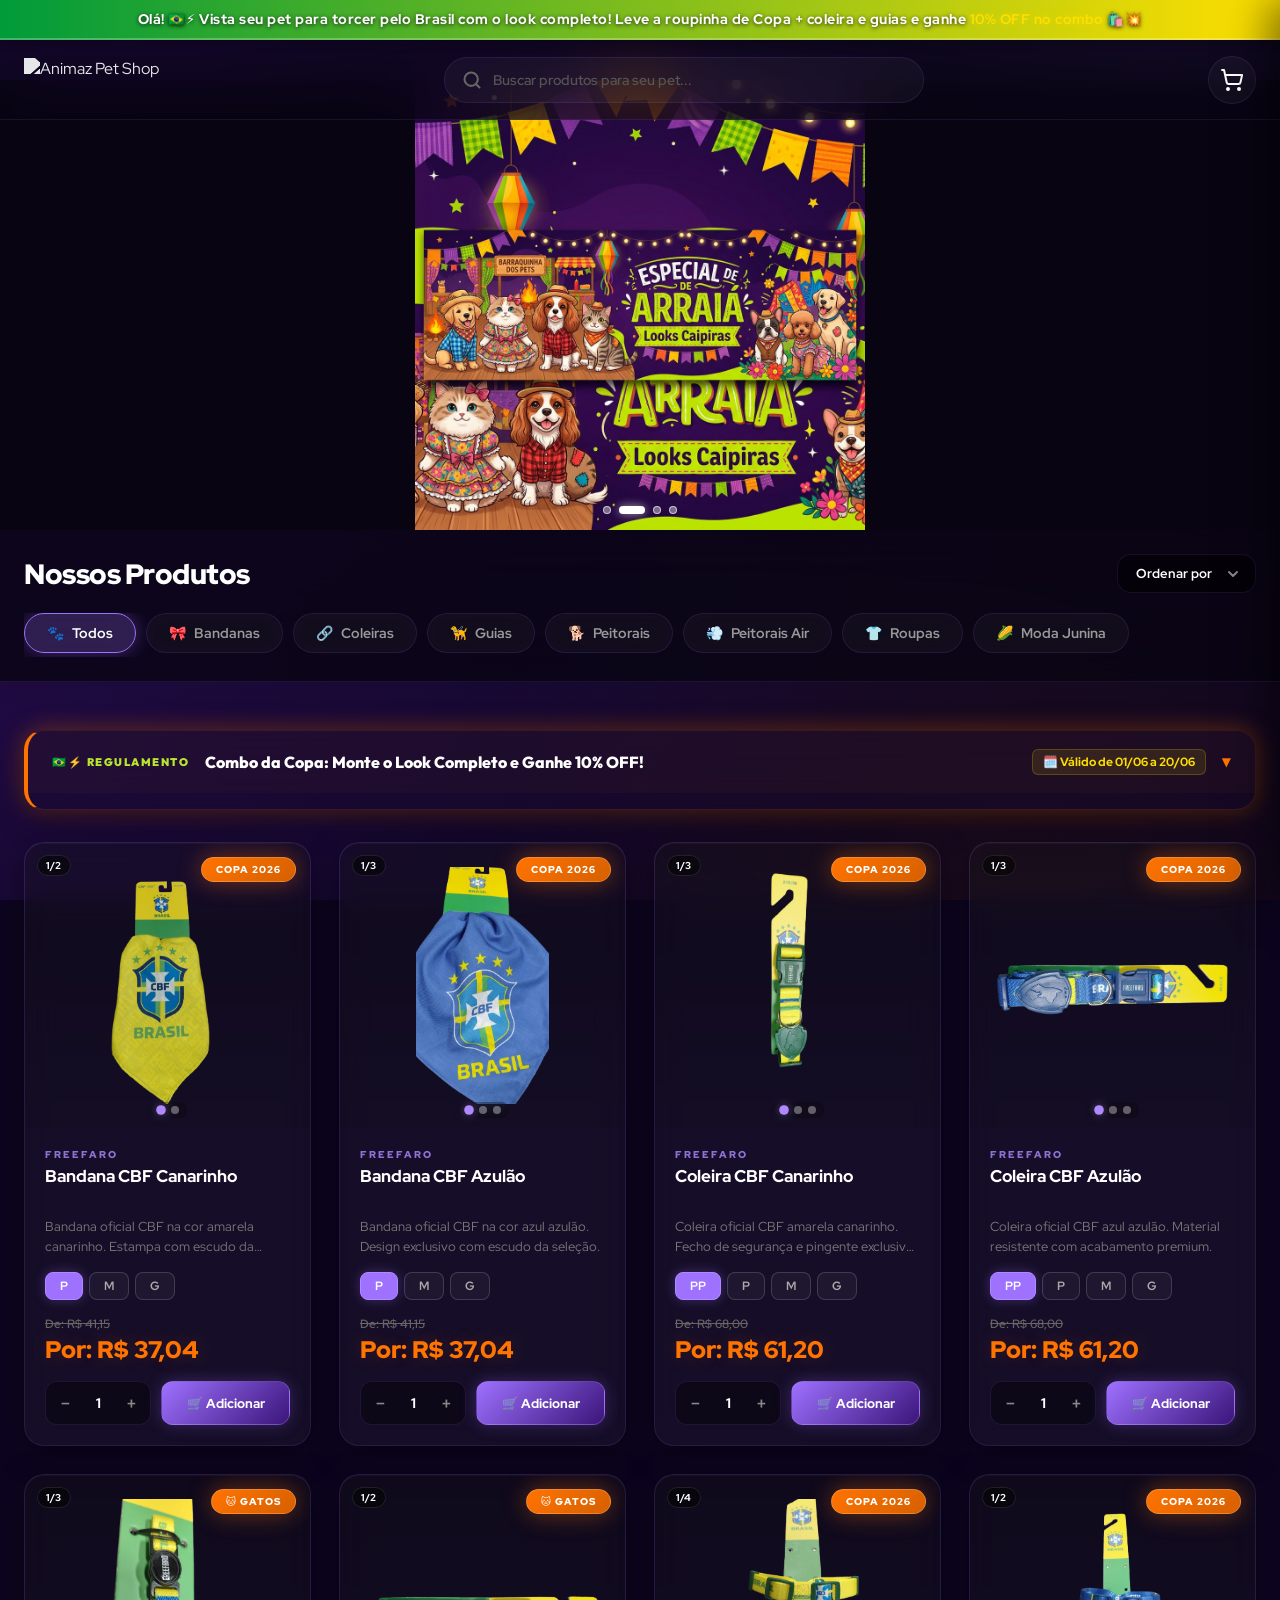
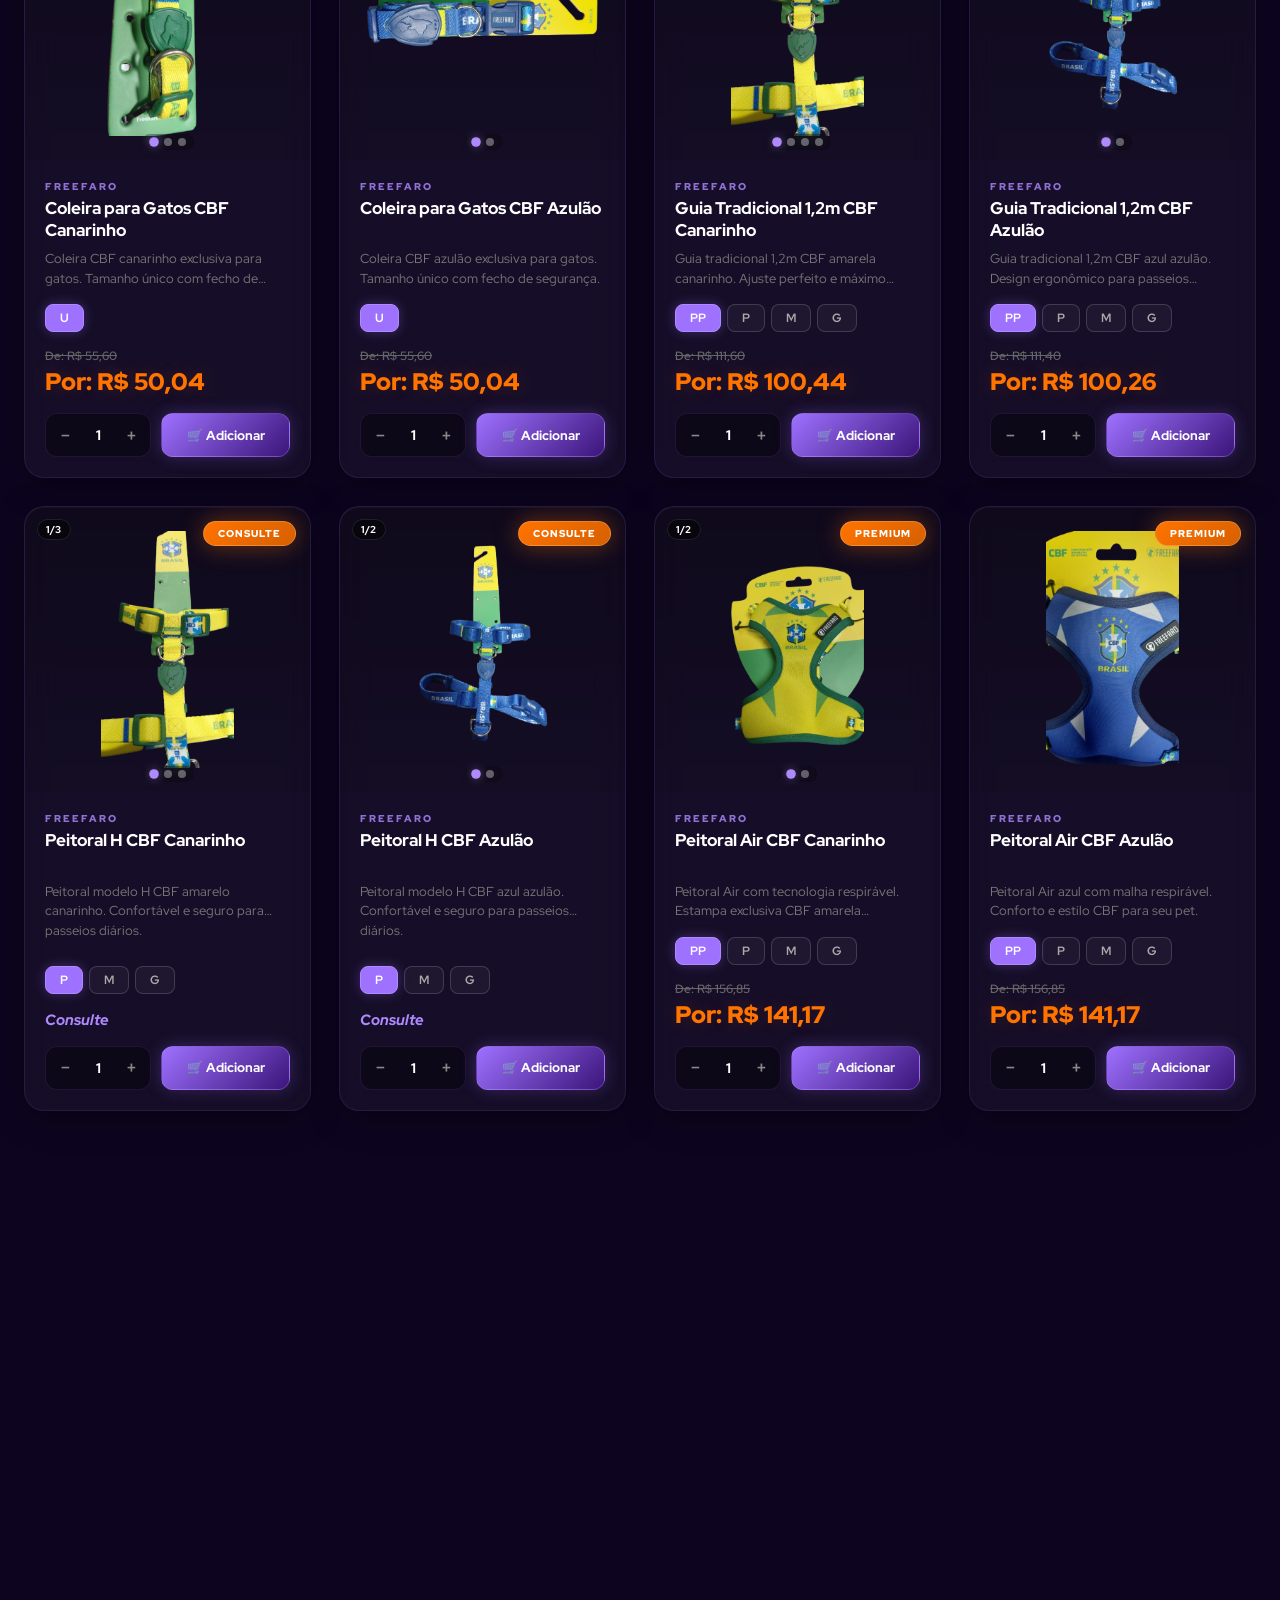
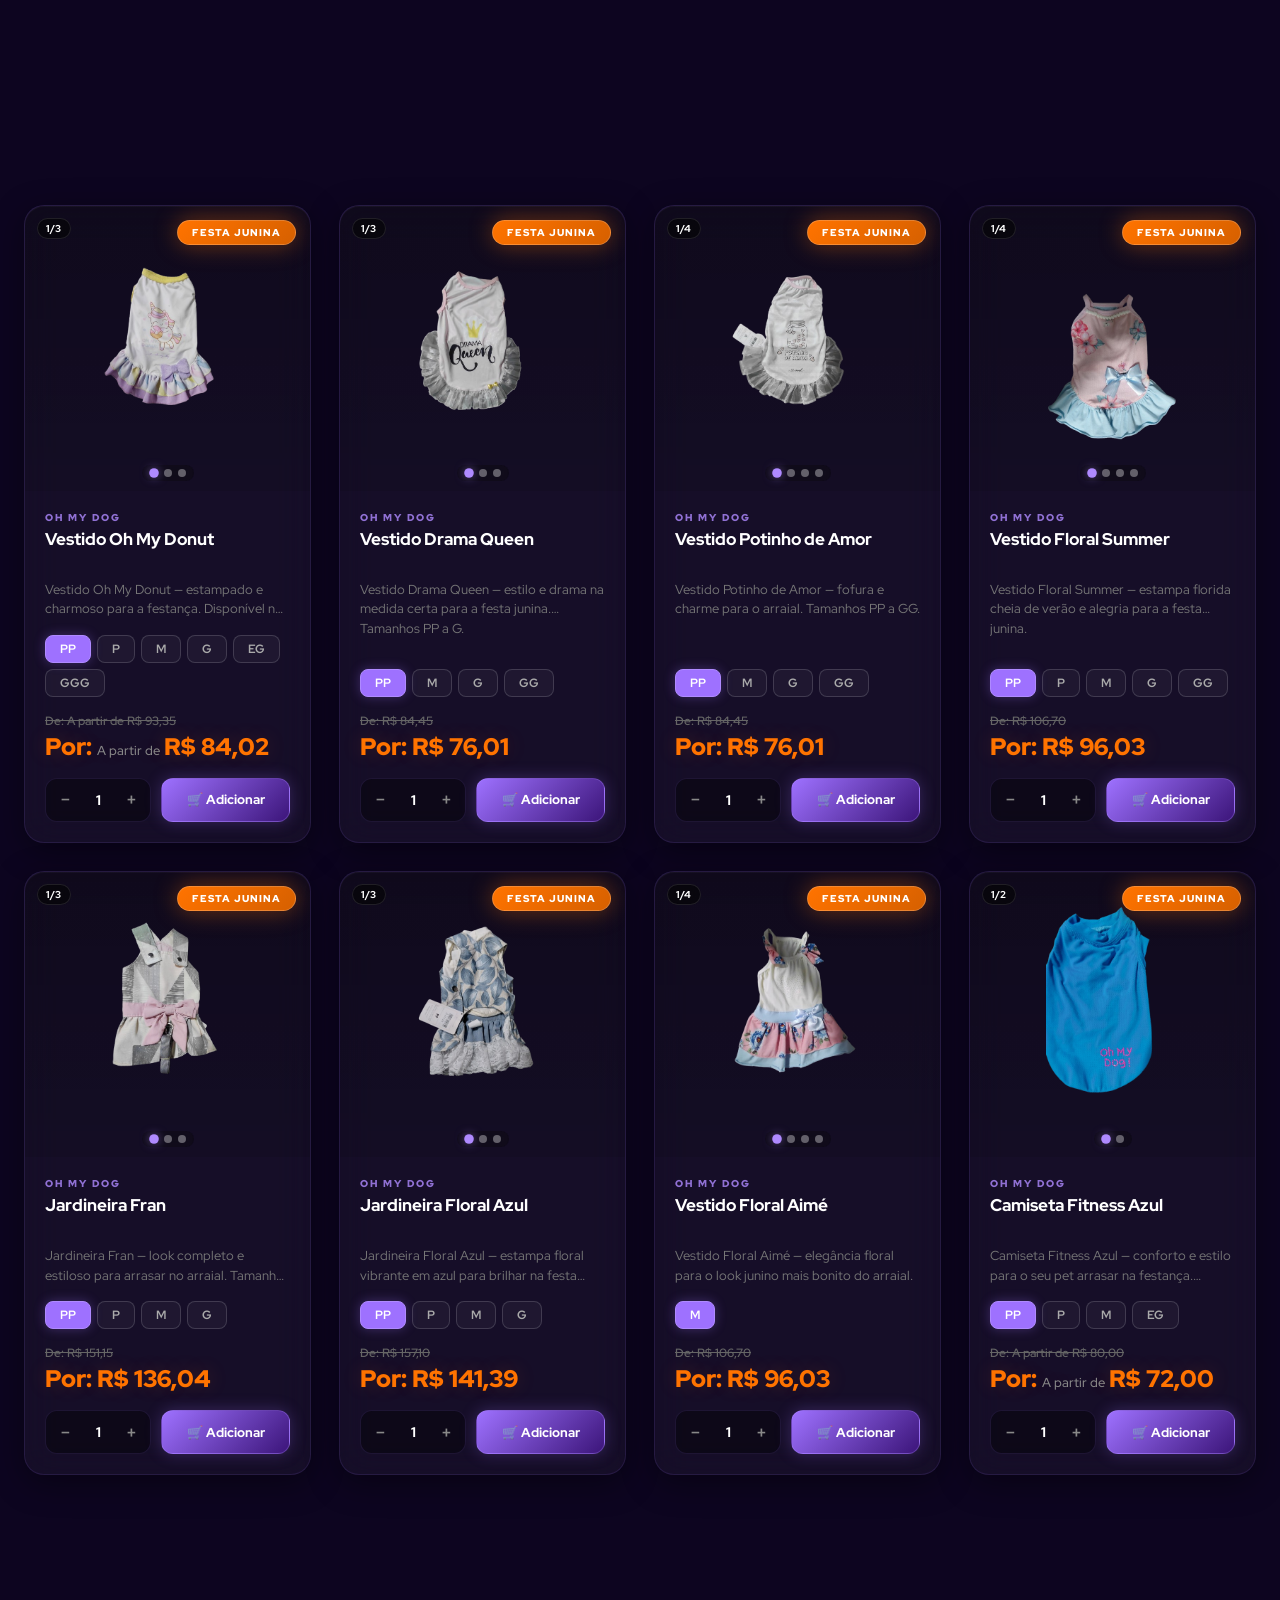
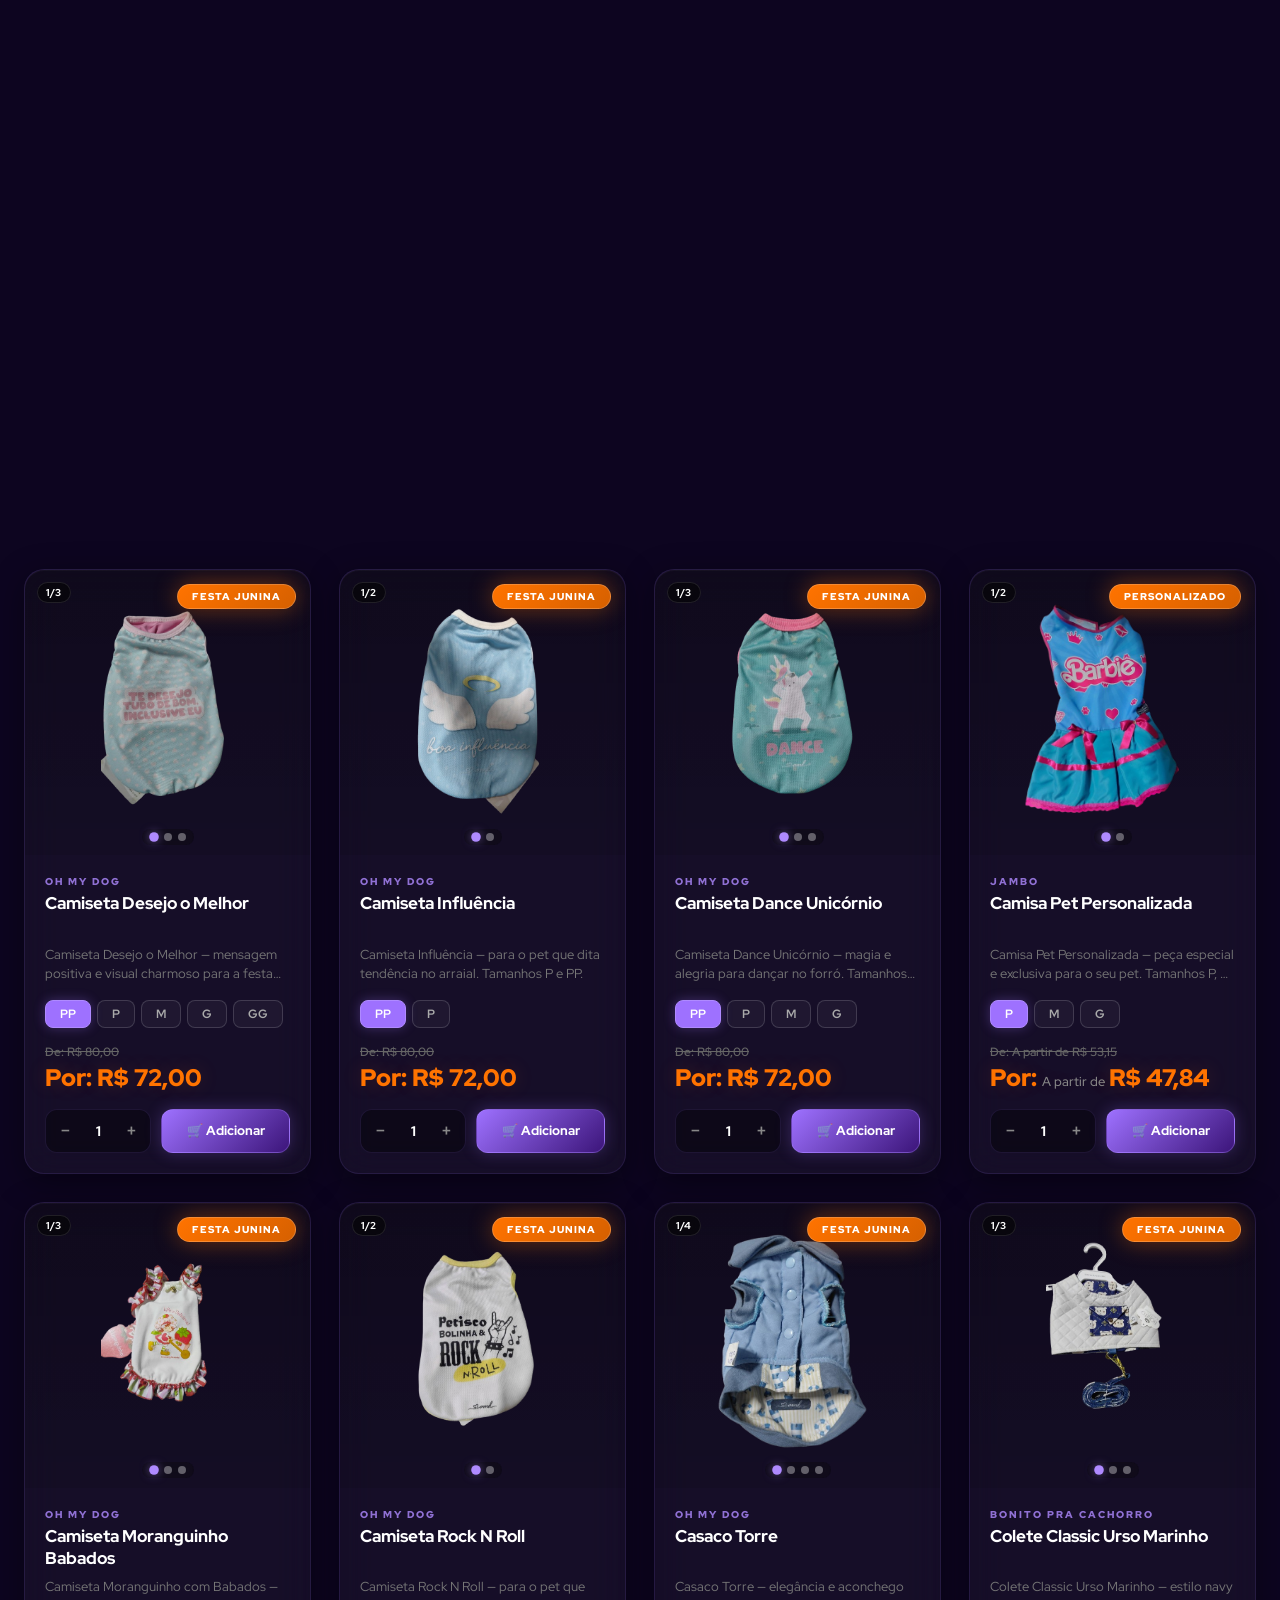
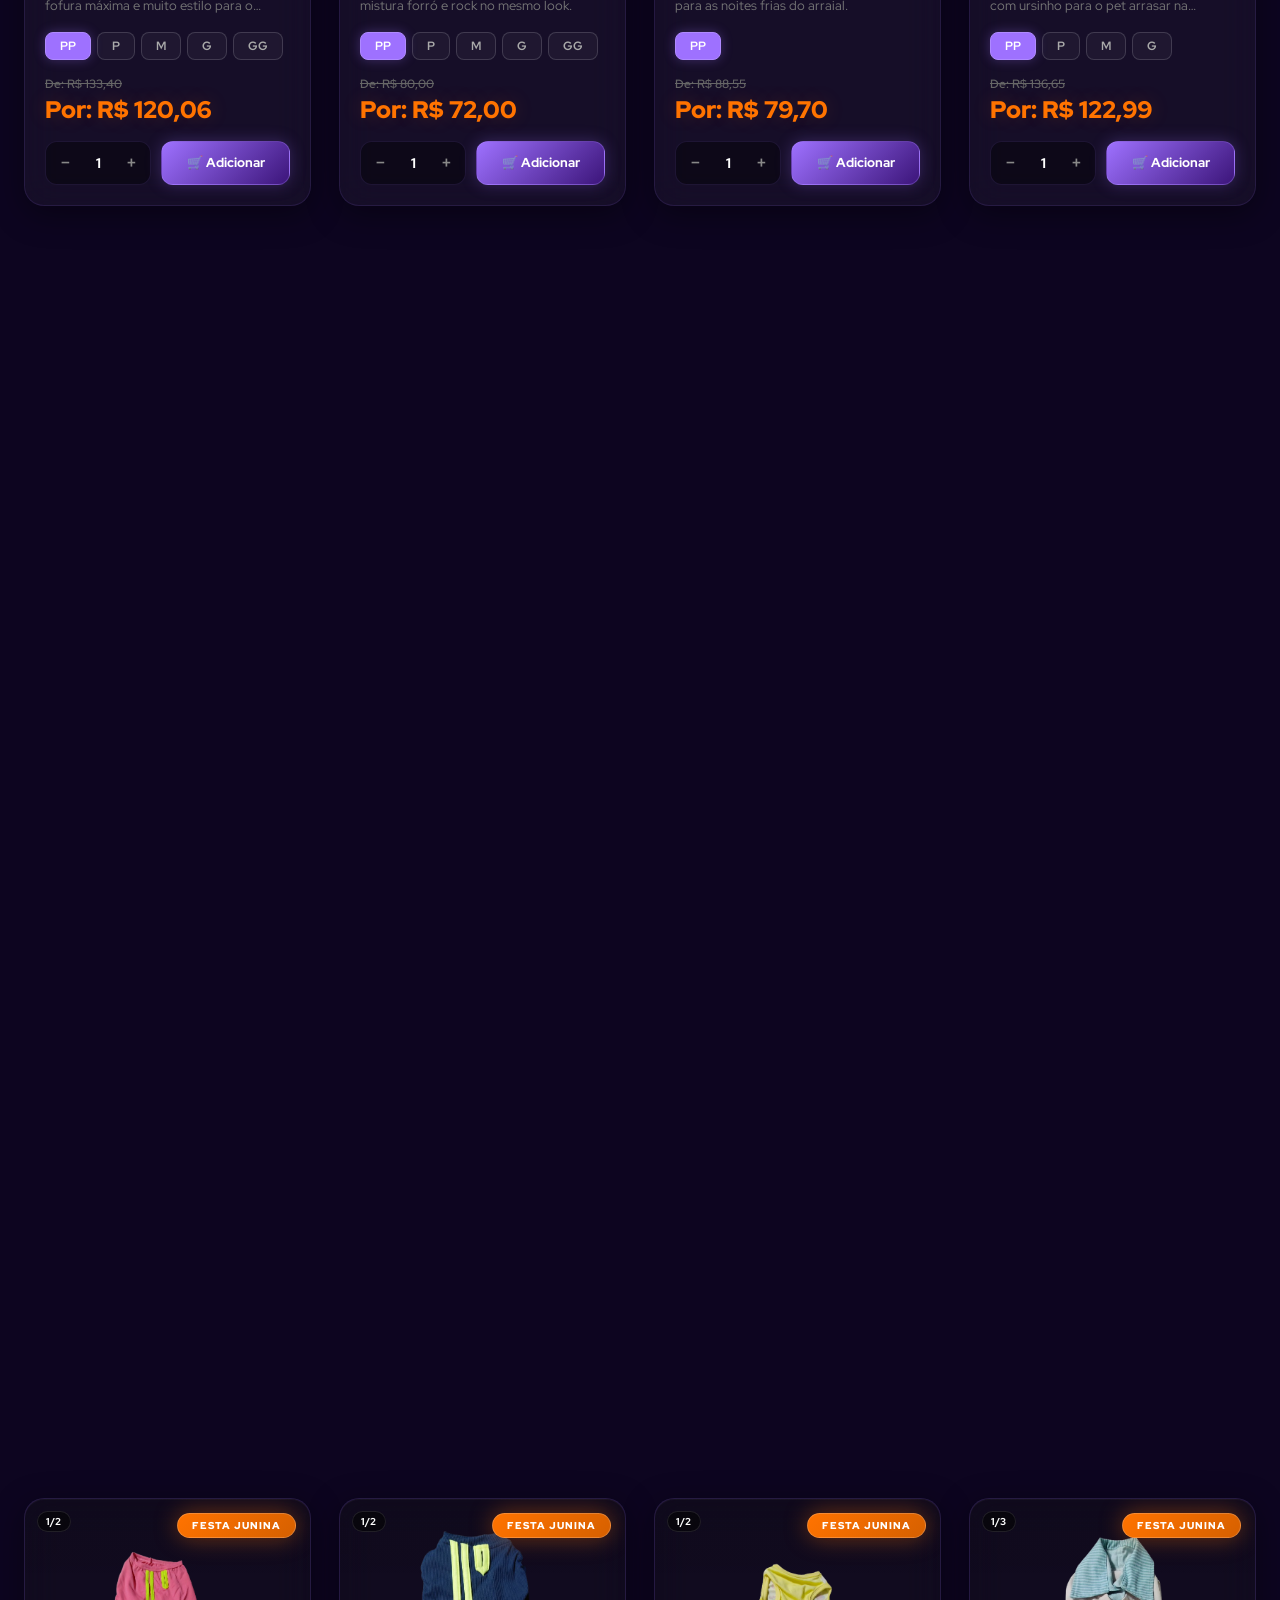
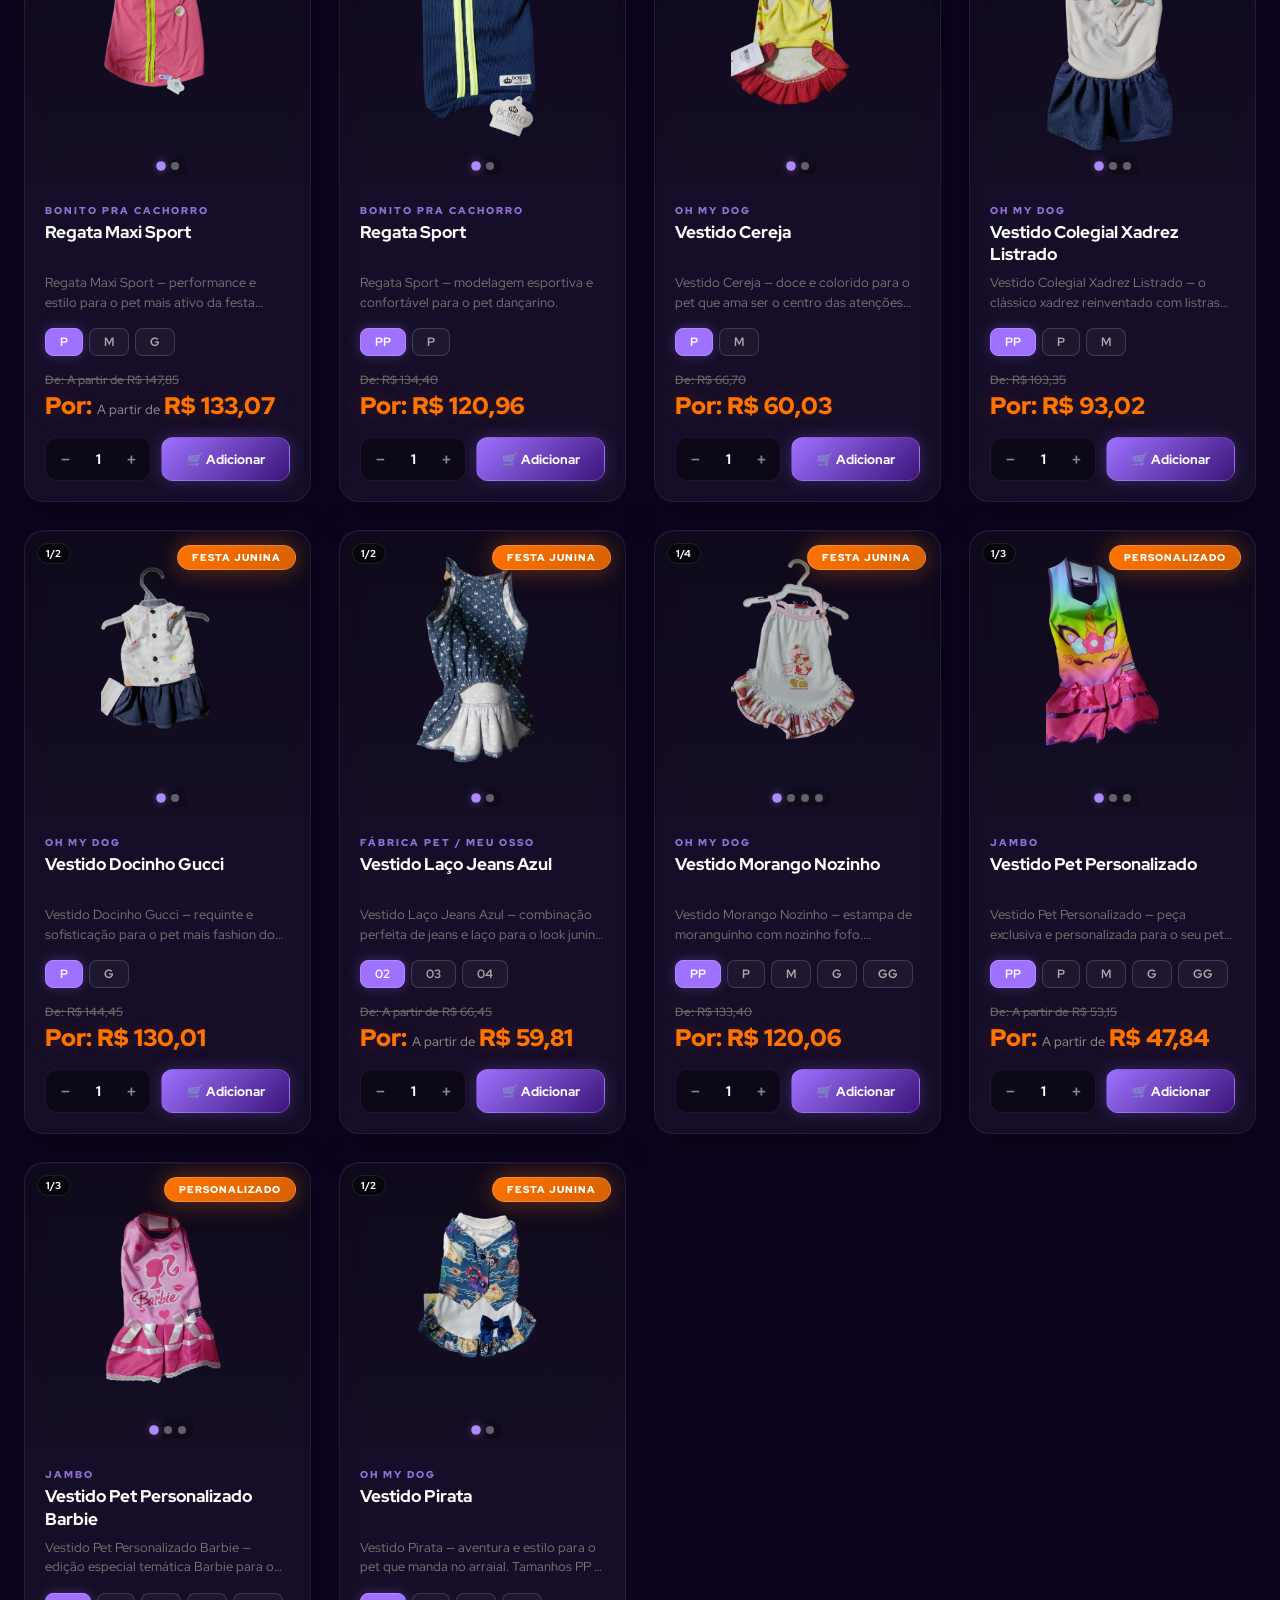
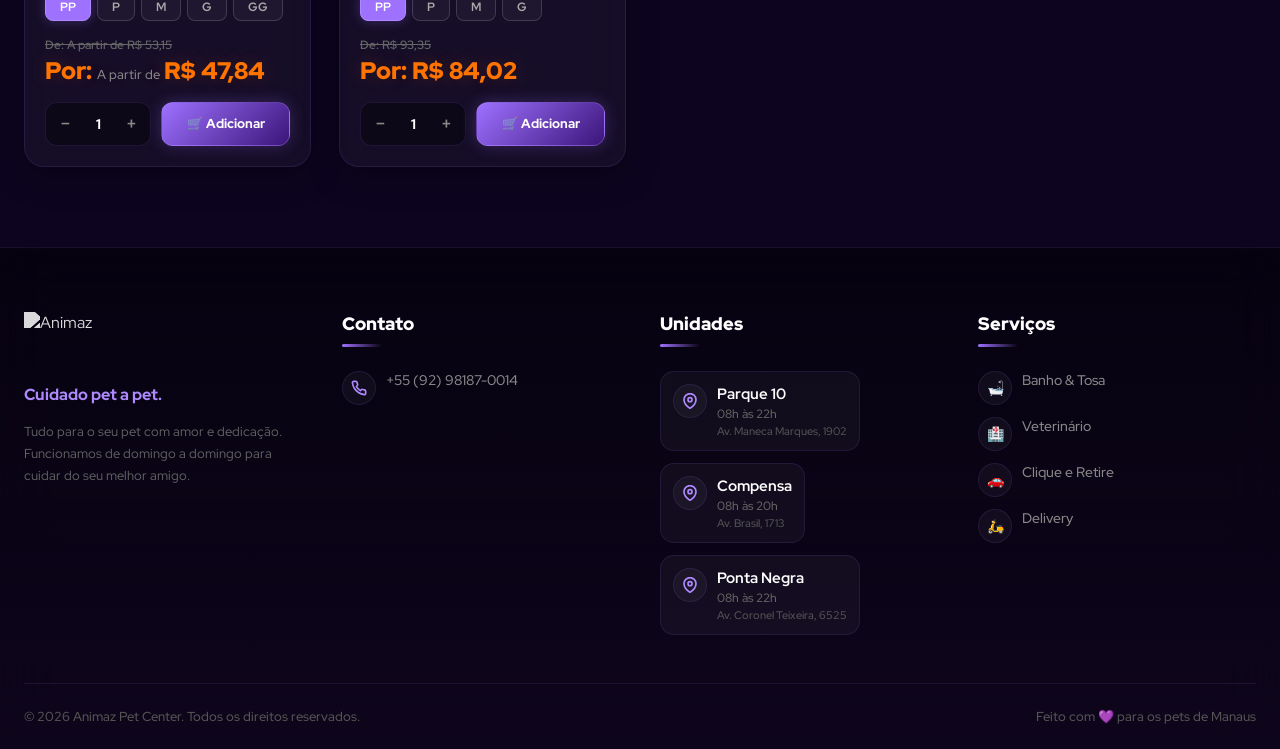
==== commit baf0516d: "feat: implement glassmorphism theme and dynamic hero carousel with custom operational banner compone" ====
--- a/index.html
+++ b/index.html
@@ -58,7 +58,7 @@
 
             <!-- Slide 2: Arraial do Pet -->
             <div class="banner-slide slide-arraial">
-                <img src="assets/banners/banner-arraial-wide.png" alt="Arraial do Pet — Moda Junina" class="banner-img">
+                <img src="assets/banners/banner-arraial-novo.png" alt="Arraial do Pet — Moda Junina" class="banner-img">
             </div>
 
             <!-- Slide 3: Banho e Tosa -->
@@ -68,7 +68,7 @@
 
             <!-- Slide 4: Funcionamento -->
             <div class="banner-slide slide-func">
-                <img src="assets/banners/banner-funcionamento.png" alt="Horários Animaz" class="banner-img">
+                <img src="assets/banners/banner-funcionamento-novo.png" alt="Horários Animaz" class="banner-img">
             </div>
 
 
@@ -361,6 +361,15 @@
         </div>
     </footer>
 
+    <!-- ===== LIGHTBOX MODAL PARA ZOOM ===== -->
+    <div id="lightbox" class="lightbox-modal">
+        <span class="lightbox-close" onclick="closeLightbox()">&times;</span>
+        <button class="lightbox-nav lightbox-prev" onclick="navigateLightbox(-1)">&#10094;</button>
+        <img class="lightbox-content" id="lightbox-image">
+        <button class="lightbox-nav lightbox-next" onclick="navigateLightbox(1)">&#10095;</button>
+        <div id="lightbox-thumbnails" class="lightbox-thumbnails"></div>
+    </div>
+
     <!-- ===== SCRIPTS ===== -->
     <script src="data/products.js"></script>
     <script src="js/app.js"></script>
--- a/css/styles.css
+++ b/css/styles.css
@@ -262,7 +262,7 @@
     z-index: 1;
 }
 
-/* Imagem sempre 100% visível, nunca corta e não fica gigantesca */
+/* Imagem sempre 100% visível, nunca corta nativos */
 .banner-slide img.banner-img {
     width: 100%;
     height: 100%;
@@ -2165,3 +2165,121 @@
         padding: 16px;
     }
 }
+
+/* ==========================================
+   LIGHTBOX MODAL (ZOOM)
+   ========================================== */
+.lightbox-modal {
+    position: fixed;
+    z-index: 9999;
+    left: 0;
+    top: 0;
+    width: 100%;
+    height: 100%;
+    background-color: rgba(0, 0, 0, 0.95);
+    display: flex;
+    flex-direction: column;
+    align-items: center;
+    justify-content: center;
+    opacity: 0;
+    visibility: hidden;
+    transition: opacity 0.3s ease, visibility 0.3s ease;
+    backdrop-filter: blur(8px);
+}
+
+.lightbox-modal.active {
+    opacity: 1;
+    visibility: visible;
+}
+
+.lightbox-close {
+    position: absolute;
+    top: 20px;
+    right: 35px;
+    color: #f1f1f1;
+    font-size: 40px;
+    font-weight: bold;
+    cursor: pointer;
+    transition: 0.3s;
+    z-index: 10000;
+}
+
+.lightbox-close:hover,
+.lightbox-close:focus {
+    color: var(--animaz-lime);
+    text-decoration: none;
+    cursor: pointer;
+}
+
+.lightbox-content {
+    max-width: 90%;
+    max-height: 80vh;
+    object-fit: contain;
+    border-radius: 8px;
+    box-shadow: 0 0 40px rgba(0,0,0,0.5);
+    transition: transform 0.2s ease-out;
+    cursor: zoom-in;
+}
+
+.lightbox-content.zoomed {
+    transform: scale(2.5);
+    cursor: zoom-out;
+}
+
+.lightbox-nav {
+    position: absolute;
+    top: 50%;
+    transform: translateY(-50%);
+    background: rgba(255,255,255,0.1);
+    color: white;
+    border: none;
+    font-size: 30px;
+    padding: 15px;
+    cursor: pointer;
+    border-radius: 50%;
+    width: 60px;
+    height: 60px;
+    display: flex;
+    align-items: center;
+    justify-content: center;
+    transition: background 0.3s, transform 0.2s;
+}
+
+.lightbox-nav:hover {
+    background: var(--animaz-purple);
+    transform: translateY(-50%) scale(1.1);
+}
+
+.lightbox-prev {
+    left: 20px;
+}
+
+.lightbox-next {
+    right: 20px;
+}
+
+.lightbox-thumbnails {
+    display: flex;
+    gap: 10px;
+    margin-top: 20px;
+    max-width: 90%;
+    overflow-x: auto;
+    padding: 10px 0;
+}
+
+.lightbox-thumb {
+    height: 70px;
+    width: 70px;
+    object-fit: cover;
+    border-radius: 8px;
+    cursor: pointer;
+    opacity: 0.5;
+    border: 2px solid transparent;
+    transition: all 0.3s;
+}
+
+.lightbox-thumb.active,
+.lightbox-thumb:hover {
+    opacity: 1;
+    border-color: var(--animaz-lime);
+}
